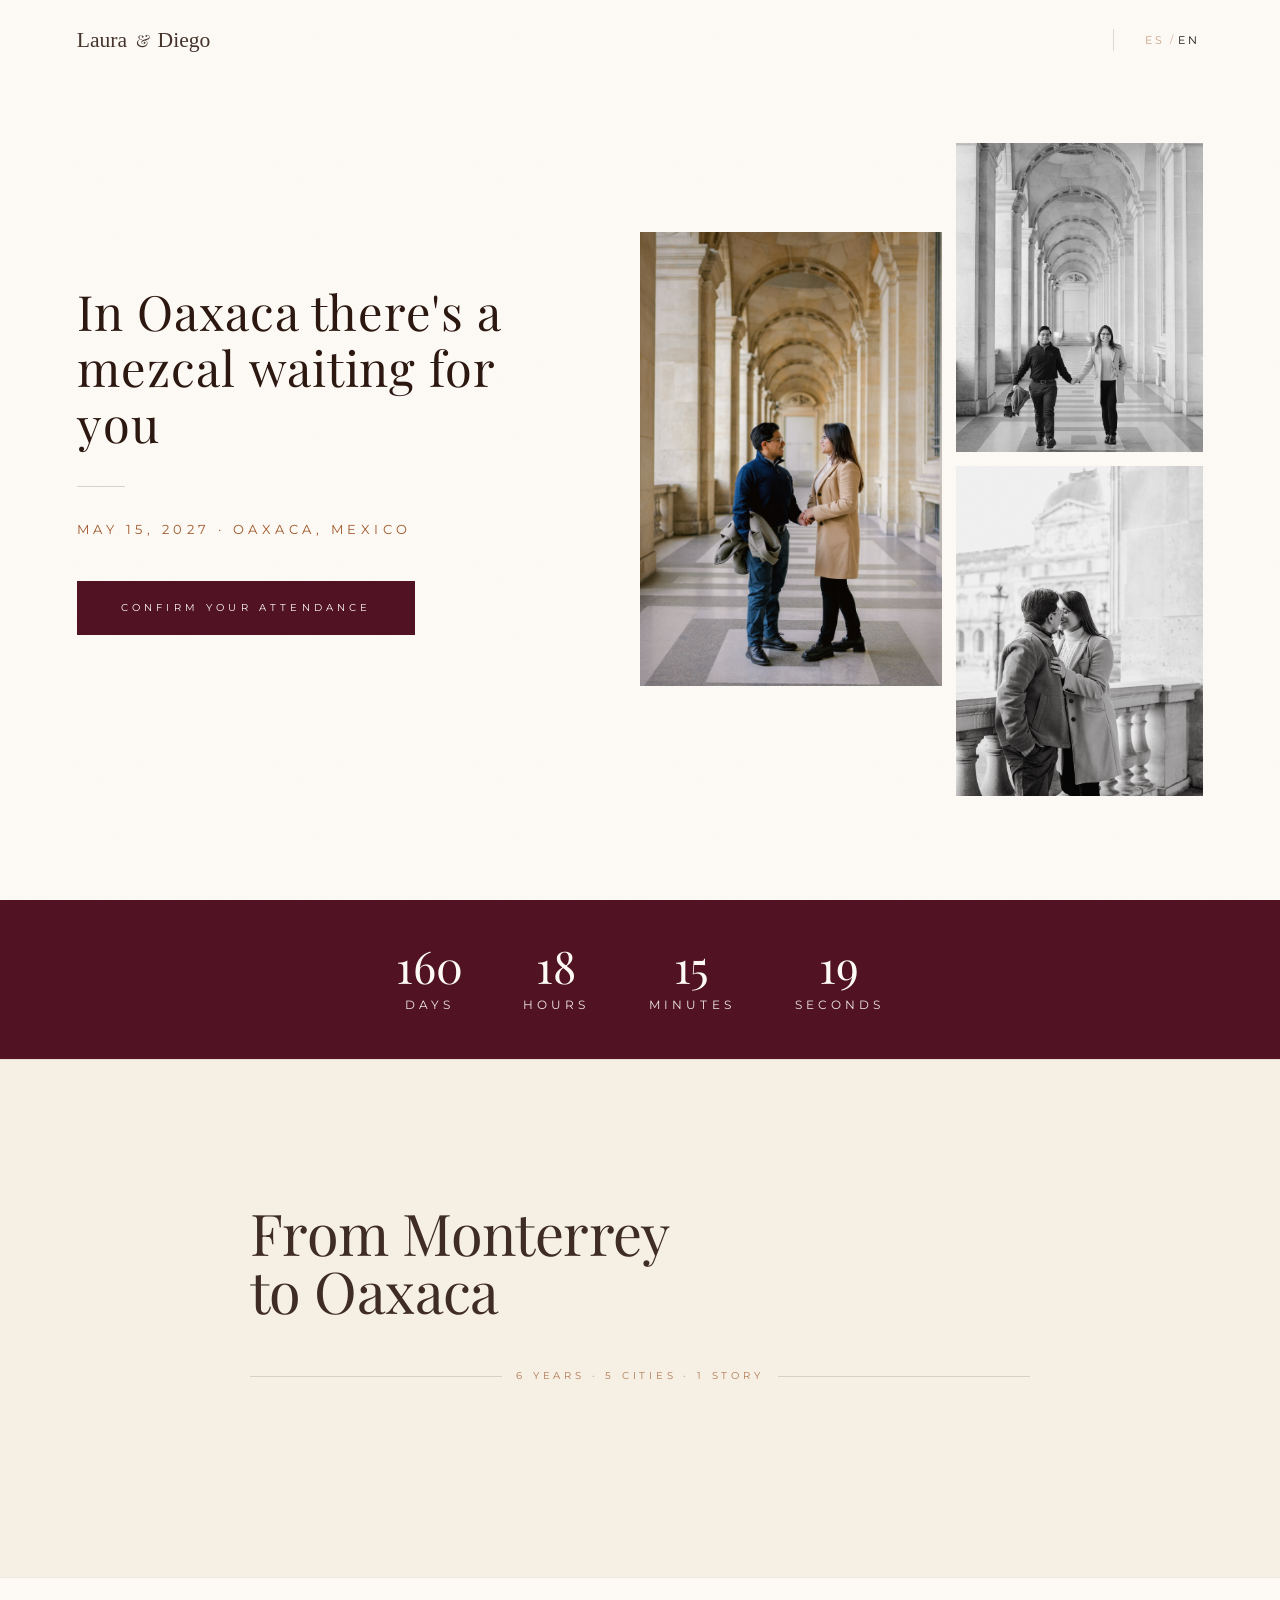
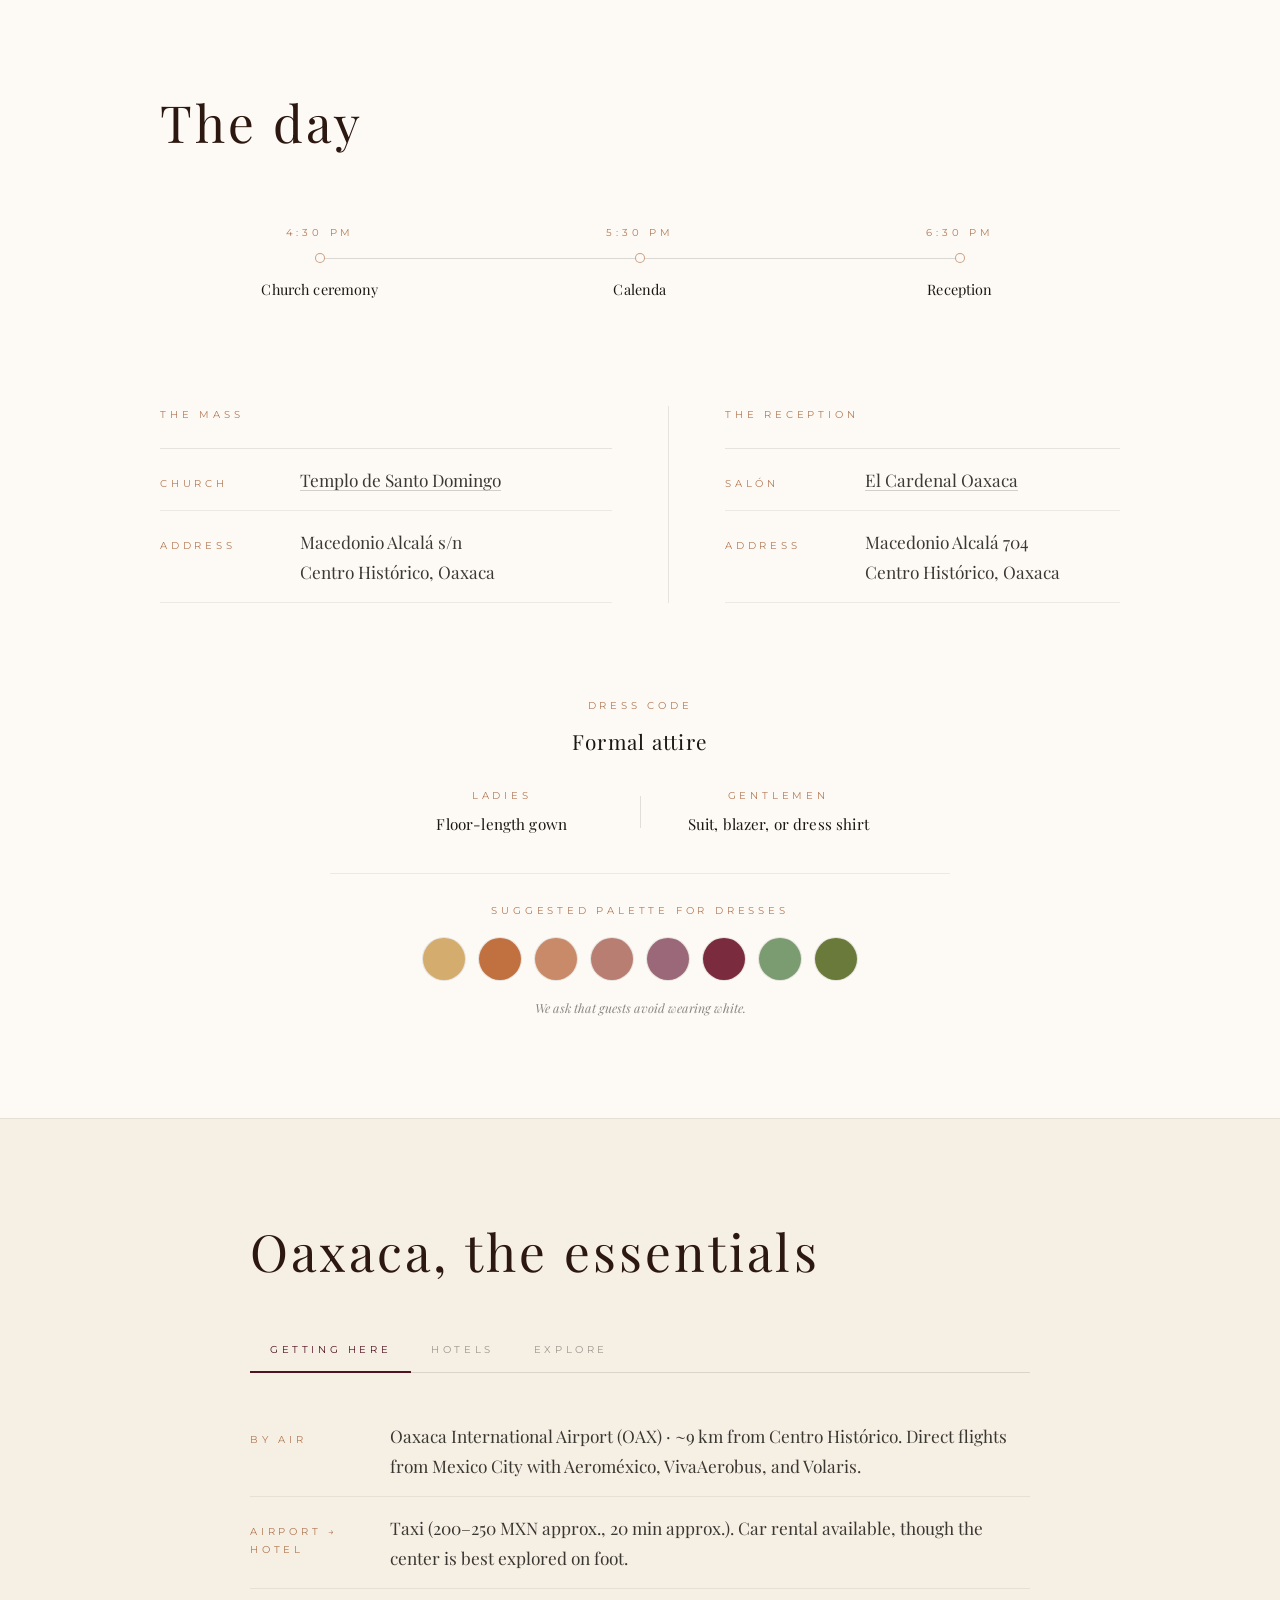
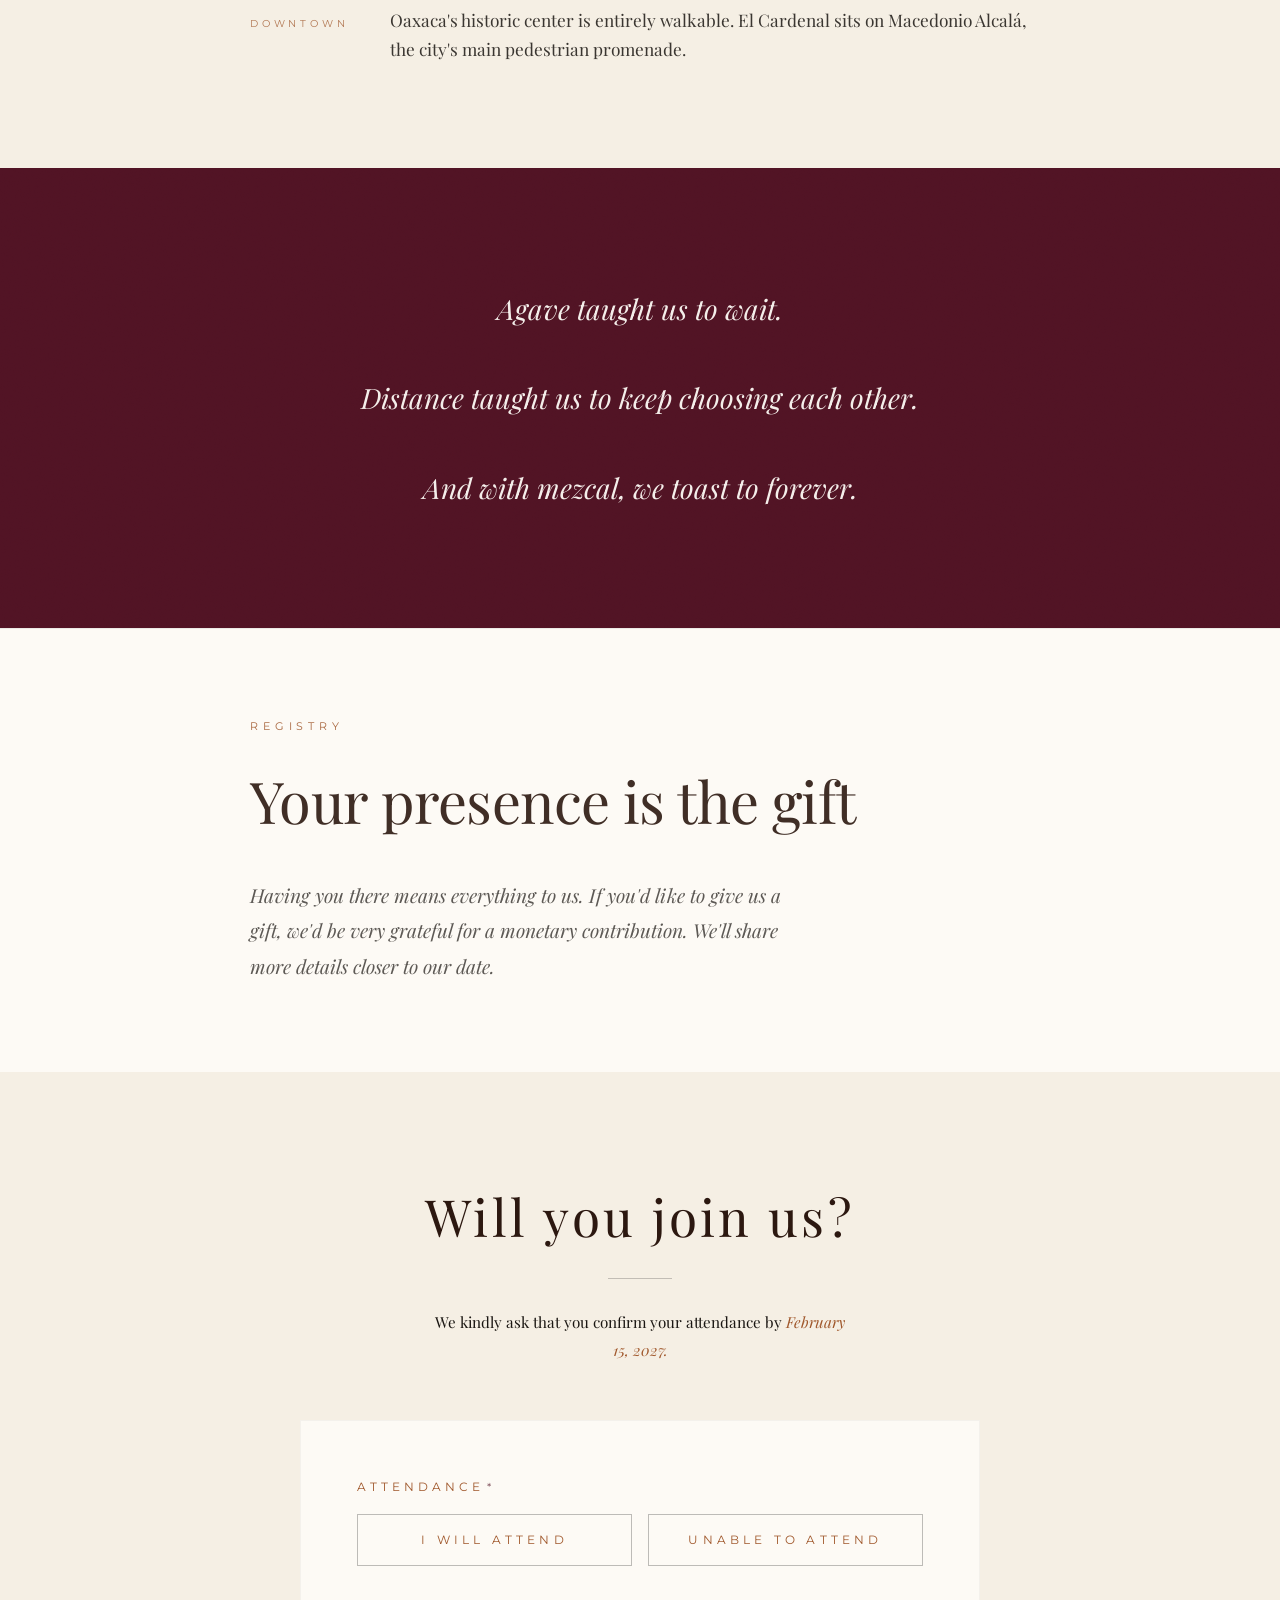
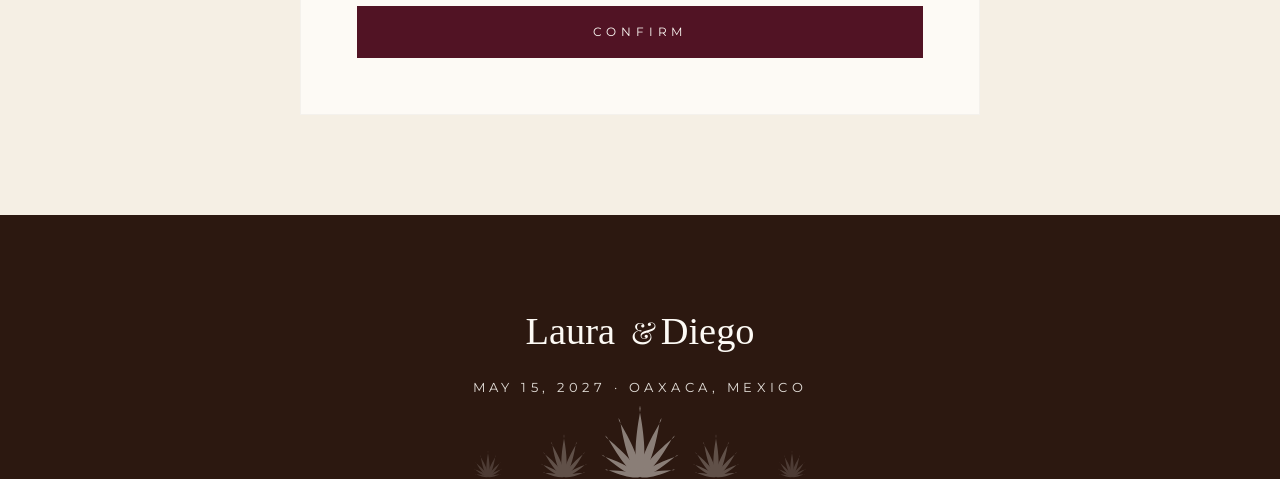
==== index.html @ 31cbeac0 "add cache" ====
<!DOCTYPE html>
<html lang="es">

<head>
  <meta charset="UTF-8" />
  <meta name="viewport" content="width=device-width, initial-scale=1.0" />
  <title>Laura &amp; Diego — 15 de mayo de 2027</title>
  <meta name="description" content="Acompáñanos a celebrar nuestra boda el 15 de mayo de 2027 en Oaxaca, México." />

  <!-- Open Graph / WhatsApp / Social -->
  <meta property="og:type" content="website" />
  <meta property="og:url" content="https://dajvisha.github.io" />
  <meta property="og:title" content="Laura &amp; Diego — 15 de Mayo, 2027 · Oaxaca" />
  <meta property="og:description" content="Acompáñanos a celebrar nuestra boda el 15 de mayo de 2027 en Oaxaca, México." />
  <meta property="og:image" content="https://dajvisha.github.io/photos/photo_1.jpeg" />
  <meta property="og:image:width" content="1200" />
  <meta property="og:image:height" content="630" />
  <meta property="og:locale" content="es_MX" />
  <meta name="twitter:card" content="summary_large_image" />
  <meta name="twitter:title" content="Laura &amp; Diego — 15 de Mayo, 2027 · Oaxaca" />
  <meta name="twitter:description" content="Acompáñanos a celebrar nuestra boda el 15 de mayo de 2027 en Oaxaca, México." />
  <meta name="twitter:image" content="https://dajvisha.github.io/photos/photo_1.jpeg" />

  <!-- Favicon -->
  <link rel="icon" type="image/svg+xml" href="favicon.svg" />
  <link rel="apple-touch-icon" href="apple-touch-icon.svg" />

  <!-- Font preload -->
  <link rel="preload" href="fonts/PlayfairDisplay-Regular.ttf" as="font" type="font/truetype" crossorigin />
  <link rel="stylesheet" href="css/shared.css?v=2" />
  <link rel="stylesheet" href="css/index.css?v=3" />
</head>

<body>

  <a href="#inicio" class="skip-link" data-i18n="skip-link">Saltar al contenido principal</a>

  <!-- PRELOADER -->
  <div class="preloader" id="preloader">
    <div class="preloader-inner">
      <div class="preloader-monogram"><span class="names-lockup"><span class="names-script">Laura</span><span class="names-ampersand">&amp;</span><span class="names-script">Diego</span></span></div>
      <div class="preloader-date" data-i18n="preloader-date">MAYO 15, 2027 &middot; OAXACA</div>
    </div>
  </div>

  <div class="page-content" id="pageContent">

    <!-- NAVIGATION -->
    <nav class="nav" id="nav">
      <a href="#inicio" class="nav-logo"><span class="names-lockup"><span class="names-script">Laura</span><span class="names-ampersand">&amp;</span><span class="names-script">Diego</span></span></a>
      <!-- Language toggle -->
      <div class="lang-toggle" id="langToggle" aria-label="Idioma / Language">
        <button class="lang-opt" data-lang="es" aria-pressed="false">ES</button>
        <span class="lang-sep">/</span>
        <button class="lang-opt" data-lang="en" aria-pressed="false">EN</button>
      </div>
    </nav>

    <!-- HERO -->
    <section class="hero" id="inicio" tabindex="-1">

      <!-- Left column: text -->
      <div class="hero-text">
        <h1 class="hero-enter" data-i18n="hero-h1">En Oaxaca hay un mezcal <em>esperándote.</em></h1>
        <div class="hero-divider hero-enter"></div>
        <p class="hero-info hero-enter" data-i18n="hero-info">MAYO 15, 2027 &middot; OAXACA</p>
        <a href="#confirmacion" class="hero-cta hero-enter" data-i18n="hero-cta">Confirmar Asistencia</a>
      </div>

      <!-- Right column: Photos — photo 1 centered left, photos 2+3 stacked right -->
      <div class="hero-images">
        <div class="hero-photo">
          <img src="photos/photo_1.jpeg" alt="Laura y Diego en Paris" data-i18n-alt="photo-1-alt" />
        </div>
        <div class="hero-photo">
          <img src="photos/photo_2.jpeg" alt="Laura y Diego en un cafe parisino" data-i18n-alt="photo-2-alt" />
        </div>
        <div class="hero-photo">
          <img src="photos/photo_3.jpeg" alt="Retrato intimo en blanco y negro" data-i18n-alt="photo-3-alt" />
        </div>
      </div>

    </section>

    <!-- Countdown bar -->
    <div class="countdown-bar">
      <div class="countdown" aria-live="polite" aria-label="Cuenta regresiva para la boda" data-i18n-aria="cd-aria">
        <div class="countdown-unit">
          <div class="countdown-value" id="cd-days">---</div>
          <div class="countdown-label" data-i18n="cd-days-label">Días</div>
        </div>
        <div class="countdown-unit">
          <div class="countdown-value" id="cd-hours">--</div>
          <div class="countdown-label" data-i18n="cd-hours-label">Horas</div>
        </div>
        <div class="countdown-unit hide-mobile">
          <div class="countdown-value" id="cd-mins">--</div>
          <div class="countdown-label" data-i18n="cd-mins-label">Minutos</div>
        </div>
        <div class="countdown-unit hide-mobile">
          <div class="countdown-value" id="cd-secs">--</div>
          <div class="countdown-label" data-i18n="cd-secs-label">Segundos</div>
        </div>
      </div>
    </div>

    <!-- STORY -->
    <section class="story" id="historia">
      <div class="story-inner">

        <h2 class="story-headline" data-i18n="story-headline">De Monterrey<br>a <em>Oaxaca</em></h2>

        <div class="story-connector">
          <span class="story-connector-line"></span>
          <span class="story-connector-text" data-i18n="story-connector-text">6 años · 5 ciudades · 1 historia</span>
          <span class="story-connector-line"></span>
        </div>

      </div><!-- /story-inner -->
    </section>

    <!-- VENUE -->
    <section class="venue" id="lugar">
      <div class="venue-inner">

        <h2 class="heading-serif venue-section-heading" data-i18n="venue-section-heading">El <em>día</em></h2>

        <!-- Programa: horizontal on desktop, vertical on mobile -->
        <div class="prog-timeline">
          <div class="prog-item">
            <span class="prog-time" data-i18n="sched-ceremony-time-short">4:30 PM</span>
            <span class="prog-dot"></span>
            <div class="prog-text">
              <span class="prog-name" data-i18n="sched-ceremony-name">Ceremonia religiosa</span>
              <a class="prog-note prog-venue" href="https://maps.google.com/?q=Templo+de+Santo+Domingo+de+Guzm%C3%A1n+Oaxaca" target="_blank" rel="noopener noreferrer" data-i18n="sched-ceremony-venue">Templo de Santo Domingo</a>
            </div>
          </div>
          <div class="prog-item">
            <span class="prog-time" data-i18n="sched-calenda-time">5:30 PM</span>
            <span class="prog-dot"></span>
            <div class="prog-text">
              <span class="prog-name" data-i18n="sched-calenda-name">Calenda</span>
              <a class="prog-note prog-venue" href="https://maps.google.com/?q=Explanada+Templo+Santo+Domingo+Oaxaca" target="_blank" rel="noopener noreferrer" data-i18n="sched-calenda-venue">Explanada de Templo de Santo Domingo</a>
            </div>
          </div>
          <div class="prog-item">
            <span class="prog-time" data-i18n="sched-reception-time-short">6:30 PM</span>
            <span class="prog-dot"></span>
            <div class="prog-text">
              <span class="prog-name" data-i18n="sched-reception-name">Recepción</span>
              <a class="prog-note prog-venue" href="https://maps.google.com/?q=El+Cardenal+Oaxaca,+Calle+Macedonio+Alcal%C3%A1+407,+Centro,+Oaxaca+de+Ju%C3%A1rez" target="_blank" rel="noopener noreferrer" data-i18n="sched-reception-venue">El Cardenal Oaxaca</a>
            </div>
          </div>
        </div>

        <!-- Venues: La Misa + La Recepción side by side -->
        <div class="venue-cols">

          <div class="venue-col">
            <span class="venue-col-label" data-i18n="misa-col-label">La Misa</span>
            <div class="venue-rows">
              <div class="venue-row">
                <span class="venue-row-key" data-i18n="misa-space-label">Templo</span>
                <a class="venue-row-val venue-name-link" href="https://maps.google.com/?q=Templo+de+Santo+Domingo+de+Guzm%C3%A1n+Oaxaca" target="_blank" rel="noopener noreferrer" data-i18n="misa-name">Templo de Santo Domingo</a>
              </div>
              <div class="venue-row">
                <span class="venue-row-key" data-i18n="venue-address-label">Dirección</span>
                <span class="venue-row-val">Macedonio Alcalá s/n<br>Centro Histórico, Oaxaca</span>
              </div>
            </div>
          </div>

          <div class="venue-col">
            <span class="venue-col-label" data-i18n="venue-col-label">La Recepción</span>
            <div class="venue-rows">
              <div class="venue-row">
                <span class="venue-row-key" data-i18n="venue-space-label">Salón</span>
                <a class="venue-row-val venue-name-link" href="https://maps.google.com/?q=El+Cardenal+Oaxaca,+Calle+Macedonio+Alcal%C3%A1+407,+Centro,+Oaxaca+de+Ju%C3%A1rez" target="_blank" rel="noopener noreferrer" data-i18n="venue-name">El Cardenal Oaxaca</a>
              </div>
              <div class="venue-row">
                <span class="venue-row-key" data-i18n="venue-address-label">Dirección</span>
                <span class="venue-row-val">Macedonio Alcalá 704<br>Centro Histórico, Oaxaca</span>
              </div>
            </div>
          </div>

        </div>

        <!-- Dress code — standalone below the grid -->
        <div class="venue-attire">
          <span class="venue-attire-label" data-i18n="attire-label">Vestimenta</span>
          <span class="venue-attire-val" data-i18n="attire-val">Formal elegante</span>

          <div class="venue-attire-details">
            <div class="venue-attire-group">
              <span class="venue-attire-group-key" data-i18n="attire-women-label">Ellas</span>
              <span class="venue-attire-group-desc" data-i18n="attire-women-desc">Vestido largo</span>
            </div>
            <div class="venue-attire-divider"></div>
            <div class="venue-attire-group">
              <span class="venue-attire-group-key" data-i18n="attire-men-label">Ellos</span>
              <span class="venue-attire-group-desc" data-i18n="attire-men-desc">Traje, saco o camisa de vestir</span>
            </div>
          </div>

          <div class="venue-attire-palette">
            <span class="venue-attire-palette-label" data-i18n="attire-palette-label">Paleta sugerida para vestidos</span>
            <div class="venue-attire-swatches">
              <div class="venue-attire-swatch"><span class="swatch-circle" style="background:#D4AC6E;"></span></div>
              <div class="venue-attire-swatch"><span class="swatch-circle" style="background:#C17040;"></span></div>
              <div class="venue-attire-swatch"><span class="swatch-circle" style="background:#C88A68;"></span></div>
              <div class="venue-attire-swatch"><span class="swatch-circle" style="background:#B87E72;"></span></div>
              <div class="venue-attire-swatch"><span class="swatch-circle" style="background:#9A6878;"></span></div>
              <div class="venue-attire-swatch"><span class="swatch-circle" style="background:#7A2B3D;"></span></div>
              <div class="venue-attire-swatch"><span class="swatch-circle" style="background:#7B9B71;"></span></div>
              <div class="venue-attire-swatch"><span class="swatch-circle" style="background:#6A7A3A;"></span></div>
            </div>
            <span class="venue-attire-note" data-i18n="attire-white-note">Con cariño, pedimos evitar el blanco.</span>
          </div>
        </div>

      </div>
    </section>

    <!-- OAXACA -->
    <section class="info-section info-section--cream2" id="oaxaca">
      <div class="info-inner">
        <h2 class="heading-serif" data-i18n="oaxaca-heading">Oaxaca, <em>lo esencial</em></h2>

        <!-- Tab bar (desktop only) -->
        <div class="tab-bar" role="tablist">
          <button class="tab-btn active" role="tab" aria-selected="true" data-tab="travel" data-i18n="tab-travel">Llegar</button>
          <button class="tab-btn" role="tab" aria-selected="false" data-tab="hotels" data-i18n="tab-hotels">Hospedarse</button>
          <button class="tab-btn" role="tab" aria-selected="false" data-tab="explore" data-i18n="tab-explore">Explorar</button>
        </div>

        <!-- Accordion item: Llegar -->
        <div class="oax-accordion" data-tab="travel">
          <button class="oax-acc-trigger" aria-expanded="false" data-i18n="tab-travel">Llegar</button>
          <div class="tab-panel" id="tab-panel-travel" role="tabpanel" hidden>
          <div class="venue-rows">
            <div class="venue-row">
              <span class="venue-row-key" data-i18n="travel-air-label">Vuelo</span>
              <span class="venue-row-val" data-i18n="travel-air-val">Aeropuerto Internacional de Oaxaca (OAX), a 9 km del Centro Histórico. Vuelos directos desde Ciudad de México con Aeroméxico, VivaAerobus y Volaris.</span>
            </div>
            <div class="venue-row">
              <span class="venue-row-key" data-i18n="travel-taxi-label">Del aeropuerto</span>
              <span class="venue-row-val" data-i18n="travel-taxi-val">Taxi (200–250 MXN aprox., 20 min aprox.). Renta de auto disponible, aunque el Centro se recorre mejor caminando.</span>
            </div>
            <div class="venue-row">
              <span class="venue-row-key" data-i18n="travel-local-label">En el Centro</span>
              <span class="venue-row-val" data-i18n="travel-local-val">El Centro Histórico de Oaxaca es completamente peatonal. El Cardenal se ubica en el andador Macedonio Alcalá.</span>
            </div>
          </div>
          </div>
        </div>

        <!-- Accordion item: Hospedarse -->
        <div class="oax-accordion" data-tab="hotels">
          <button class="oax-acc-trigger" aria-expanded="false" data-i18n="tab-hotels">Hospedarse</button>
          <div class="tab-panel" id="tab-panel-hotels" role="tabpanel" hidden>
            <p class="hotel-intro" data-i18n="hotels-intro">En Oaxaca encontrarán muchas opciones de alojamiento, desde Airbnbs hasta hoteles. Les compartimos algunas recomendaciones para que encuentren el lugar perfecto para su visita.</p>
            <div class="hotel-list">
            <div class="hotel-item">
              <a class="hotel-name" href="https://maps.app.goo.gl/5ugGUWCt5vnrgBZLA" target="_blank" rel="noopener noreferrer">Casa de Siete Balcones Hotel Boutique</a>
              <span class="hotel-meta" data-i18n="hotel-1-meta">Una propiedad de estilo colonial del siglo XVI con tradicionales balcones de hierro forjado, situada cerca del centro histórico.</span>
            </div>
            <div class="hotel-item">
              <a class="hotel-name" href="https://maps.app.goo.gl/kxKyabHDmNu5Q1yi9" target="_blank" rel="noopener noreferrer">GRANA B&amp;B</a>
              <span class="hotel-meta" data-i18n="hotel-2-meta">Un alojamiento íntimo con un patio central tradicional, ubicado muy cerca del centro cultural y del distrito histórico.</span>
            </div>
            <div class="hotel-item">
              <a class="hotel-name" href="https://maps.app.goo.gl/RHiQ3biYV8ffGAZ3A" target="_blank" rel="noopener noreferrer">Hotel Casa Vértiz</a>
              <span class="hotel-meta" data-i18n="hotel-3-meta">Un edificio patrimonial clásico ubicado sobre la Avenida Reforma en el corazón del distrito histórico.</span>
            </div>
            <div class="hotel-item">
              <a class="hotel-name" href="https://maps.app.goo.gl/5HcTYxa1MjCxhU8W8" target="_blank" rel="noopener noreferrer">Majagua Hotel Boutique</a>
              <span class="hotel-meta" data-i18n="hotel-4-meta">Una propiedad boutique de diseño ubicada en un edificio tradicional situado cerca de los monumentos históricos.</span>
            </div>
            <div class="hotel-item">
              <a class="hotel-name" href="https://maps.app.goo.gl/ZAsJB7HQW1yoMHgQ7" target="_blank" rel="noopener noreferrer">Casa Antonieta</a>
              <span class="hotel-meta" data-i18n="hotel-5-meta">Un edificio restaurado del siglo XIX con arquitectura tradicional situado justo en el centro histórico.</span>
            </div>
            <div class="hotel-item">
              <a class="hotel-name" href="https://maps.app.goo.gl/MBqnXHXzV8A8HHtN8" target="_blank" rel="noopener noreferrer">Hotel PUG SEAL Oaxaca</a>
              <span class="hotel-meta" data-i18n="hotel-6-meta">Una propiedad de diseño conceptual ubicada en una estructura de estilo histórico cerca de los principales sitios culturales.</span>
            </div>
            <div class="hotel-item">
              <a class="hotel-name" href="https://maps.app.goo.gl/19hyvqzmWUHxDUuP8" target="_blank" rel="noopener noreferrer">Casa Oaxaca Hotel</a>
              <span class="hotel-meta" data-i18n="hotel-7-meta">Una propiedad íntima ubicada en un edificio de la época colonial situado a pocos pasos de la plaza principal.</span>
            </div>
            <div class="hotel-item">
              <a class="hotel-name" href="https://maps.app.goo.gl/fAUp9QvJDEoFhUZdA" target="_blank" rel="noopener noreferrer">Quinta Real Oaxaca</a>
              <span class="hotel-meta" data-i18n="hotel-8-meta">Una propiedad situada dentro de un antiguo convento del siglo XVI que cuenta con patios de piedra conservados y arquitectura colonial clásica cerca de Santo Domingo.</span>
            </div>
          </div>
          </div>
        </div>

        <!-- Accordion item: Explorar -->
        <div class="oax-accordion" data-tab="explore">
          <button class="oax-acc-trigger" aria-expanded="false" data-i18n="tab-explore">Explorar</button>
          <div class="tab-panel" id="tab-panel-explore" role="tabpanel" hidden>
          <div class="explore-grid">
            <div class="explore-category">
              <span class="story-sub-label" data-i18n="explore-culture-label">Cultura e Historia</span>
              <ul class="explore-list">
                <li class="explore-item"><a class="explore-item-name" href="https://maps.google.com/?q=Monte+Alban+Oaxaca" target="_blank" rel="noopener noreferrer">Monte Albán</a><span class="explore-item-note" data-i18n="explore-monteAlban-note">Sitio arqueológico zapoteca · ~15 min en auto</span></li>
                <li class="explore-item"><a class="explore-item-name" href="https://maps.app.goo.gl/uveS79cppmsuZKzX7" target="_blank" rel="noopener noreferrer">Ex-Convento de Santo Domingo</a><span class="explore-item-note" data-i18n="explore-santoDomingo-note">Museo de las Culturas de Oaxaca · a dos cuadras</span></li>
                <li class="explore-item"><a class="explore-item-name" href="https://maps.google.com/?q=MACO+Museo+de+Arte+Contemporaneo+de+Oaxaca" target="_blank" rel="noopener noreferrer">MACO</a><span class="explore-item-note" data-i18n="explore-maco-note">Museo de Arte Contemporáneo de Oaxaca</span></li>
              </ul>
            </div>
            <div class="explore-category">
              <span class="story-sub-label" data-i18n="explore-nature-label">Naturaleza</span>
              <ul class="explore-list">
                <li class="explore-item"><a class="explore-item-name" href="https://maps.google.com/?q=Hierve+el+Agua+Oaxaca" target="_blank" rel="noopener noreferrer">Hierve el Agua</a><span class="explore-item-note" data-i18n="explore-hierve-note">Cascadas petrificadas · excursión de día ~70 km</span></li>
                <li class="explore-item"><a class="explore-item-name" href="https://maps.app.goo.gl/duC3hgXXsJStjitp7" target="_blank" rel="noopener noreferrer">El Tule</a><span class="explore-item-note" data-i18n="explore-tule-note">El árbol más ancho del mundo · 13 km al este</span></li>
              </ul>
            </div>
            <div class="explore-category">
              <span class="story-sub-label" data-i18n="explore-traditional-label">Tradicional y Ancestral</span>
              <ul class="explore-list">
                <li class="explore-item"><a class="explore-item-name" href="https://maps.google.com/?q=Pasillo+del+Humo+Oaxaca" target="_blank" rel="noopener noreferrer">Pasillo del Humo</a><span class="explore-item-note" data-i18n="explore-pasillo-note">Carnes al carbón servidas con tortillas frescas y queso local.</span></li>
                <li class="explore-item"><a class="explore-item-name" href="https://maps.app.goo.gl/eNrfm2pHvvKN8XQo7" target="_blank" rel="noopener noreferrer">Las Quince Letras</a><span class="explore-item-note" data-i18n="explore-quince-note">Recetas regionales tradicionales y moles de herencia.</span></li>
              </ul>
            </div>
            <div class="explore-category">
              <span class="story-sub-label" data-i18n="explore-contemporary-label">Cocina de Autor y Contemporánea</span>
              <ul class="explore-list">
                <li class="explore-item"><a class="explore-item-name" href="https://maps.app.goo.gl/u54kFKmLT3qcHBD87" target="_blank" rel="noopener noreferrer">Criollo</a><span class="explore-item-note" data-i18n="explore-criollo-note">Cocina a las brasas que enaltece ingredientes nativos con técnicas modernas.</span></li>
                <li class="explore-item"><a class="explore-item-name" href="https://maps.google.com/?q=Los+Danzantes+Macedonio+Alcala+403+Oaxaca" target="_blank" rel="noopener noreferrer">Los Danzantes</a><span class="explore-item-note" data-i18n="explore-danzantes-note">Cocina contemporánea que fusiona sabores tradicionales con ejecución moderna.</span></li>
                <li class="explore-item"><a class="explore-item-name" href="https://maps.app.goo.gl/3bfaVymjdxaWUdha6" target="_blank" rel="noopener noreferrer">Casa Oaxaca El Restaurante</a><span class="explore-item-note" data-i18n="explore-casaoaxaca-note">Platillos contemporáneos sofisticados con moles complejos e ingredientes de mercado.</span></li>
              </ul>
            </div>
            <div class="explore-category">
              <span class="story-sub-label" data-i18n="explore-beverages-label">Bebidas, Café y Panadería</span>
              <ul class="explore-list">
                <li class="explore-item"><a class="explore-item-name" href="https://maps.google.com/?q=Casa+Convite+Oaxaca" target="_blank" rel="noopener noreferrer">Casa Convite</a><span class="explore-item-note" data-i18n="explore-convite-note">Mezcal artesanal maridado con bocados tradicionales.</span></li>
                <li class="explore-item"><a class="explore-item-name" href="https://maps.app.goo.gl/DoTqwpHZ9cGHr8ea8" target="_blank" rel="noopener noreferrer">Sagrado Filemón</a><span class="explore-item-note" data-i18n="explore-filemon-note">Pan artesanal, repostería y café de especialidad.</span></li>
                <li class="explore-item"><a class="explore-item-name" href="https://maps.app.goo.gl/bzcC3jSLHULLjGz2A" target="_blank" rel="noopener noreferrer">La Atolería</a><span class="explore-item-note" data-i18n="explore-atoleria-note">Bebidas ancestrales de maíz y cacao y atoles de herencia.</span></li>
                <li class="explore-item"><a class="explore-item-name" href="https://maps.app.goo.gl/HxiotSEuBtYRawkZ8" target="_blank" rel="noopener noreferrer">Bodaega</a><span class="explore-item-note" data-i18n="explore-bodaega-note">Panes sostenibles de masa madre y repostería artesanal de trigo.</span></li>
              </ul>
            </div>
          </div>
          </div>
        </div>

      </div>
    </section>

    <!-- PHRASE -->
    <section class="phrase-section">
      <span class="phrase-section-line" data-i18n="phrase-1">Con el agave entendimos la espera de la tierra.</span>
      <span class="phrase-section-line" data-i18n="phrase-2">Con la distancia entendimos la fuerza de elegirnos.</span>
      <span class="phrase-section-line" data-i18n="phrase-3">Con el mezcal celebramos la eternidad.</span>
    </section>

    <!-- MESA DE REGALOS -->
    <section class="info-section info-section--cream" id="regalos">
      <div class="info-inner">
        <span class="story-label" data-i18n="registry-label">Mesa de regalos</span>
        <h2 class="story-headline" data-i18n="registry-heading">Tu presencia es <em>el regalo</em></h2>
        <p class="registry-note" data-i18n="registry-body">Que estés con nosotros es todo lo que pedimos. Si deseas hacernos un obsequio, estamos preparando una mesa de regalos que compartiremos pronto.</p>
      </div>
    </section>

    <!-- RSVP -->
    <section class="section section-alt-2" id="confirmacion">
      <div class="container-sm">

        <div class="text-center rsvp-header">
          <h2 class="heading-serif" data-i18n="rsvp-heading">¿Nos acompañas?</h2>
          <div class="divider"></div>
          <p class="body-text rsvp-body-intro" data-i18n="rsvp-body">
            Confirma tu asistencia antes del <em style="font-style: italic; color: var(--sienna);">15 de febrero de 2027.</em>
          </p>
        </div>

        <div class="rsvp-form">

          <fieldset class="form-group attend-group">
            <legend class="label label--required" data-i18n="rsvp-attend-legend">Asistencia</legend>
            <div class="attend-btns">
              <button type="button" class="attend-btn" data-attend="yes" data-i18n="rsvp-attend-yes">Sí, asistiré</button>
              <button type="button" class="attend-btn" data-attend="no" data-i18n="rsvp-attend-no">No podré asistir</button>
            </div>
            <p class="field-error" id="rsvp-attend-error" role="alert"></p>
          </fieldset>

          <div class="form-group extra-fields" id="guest-picker" hidden>
            <label class="label label--required">Invitados</label>
            <p class="field-error" id="rsvp-guest-error" role="alert"></p>
            <div class="guest-checklist" id="guest-list" role="group" aria-label="Invitados"></div>
            <div class="additional-guest-fields" id="additional-guest-fields" hidden></div>
          </div>

          <input type="hidden" id="rsvp-id" name="id" />

          <div class="form-group extra-fields" id="extra-dietary">
            <label class="label" for="rsvp-dietary" data-i18n="rsvp-dietary-label">Restricciones o preferencias alimentarias</label>
            <input class="form-input" type="text" id="rsvp-dietary" name="dietary"
              placeholder="Vegetariano, sin gluten…" data-i18n-placeholder="rsvp-dietary-placeholder" />
          </div>

          <!-- Honeypot — must stay empty -->
          <input type="text" name="_honeypot" style="display:none" tabindex="-1" autocomplete="off" />

          <div class="rsvp-feedback" id="rsvp-feedback" hidden>
            <p class="rsvp-feedback-msg" id="rsvp-feedback-msg"></p>
          </div>

          <button type="button" class="submit-btn" id="rsvp-submit" data-i18n="rsvp-submit">
            Enviar confirmación
          </button>

        </div>

        <div class="rsvp-success-card" id="rsvp-success-card" hidden>
          <div class="rsvp-success-icon" aria-hidden="true">
            <svg width="20" height="20" viewBox="0 0 20 20" fill="none"><path d="M4 10.5l4 4 8-8.5" stroke="currentColor" stroke-width="1.5" stroke-linecap="round" stroke-linejoin="round"/></svg>
          </div>
          <p class="rsvp-success-card__title" id="rsvp-success-title"></p>
          <p class="rsvp-success-card__body" id="rsvp-success-body"></p>
        </div>

      </div>
    </section>

    <!-- FOOTER -->
    <footer class="footer">
      <svg class="agave-svg agave-field" viewBox="0 0 1440 300" preserveAspectRatio="xMidYMax meet"
        xmlns="http://www.w3.org/2000/svg" aria-hidden="true">
        <defs>
          <g id="agv" fill="currentColor">
            <path d="M0,0 C-18,-30,-14,-100,0,-175 C14,-100,18,-30,0,0Z M0,-175 L-1.5,-186 L0,-194 L1.5,-186Z" />
            <g transform="rotate(20) scale(.88)"><path d="M0,0 C-18,-30,-14,-100,0,-175 C14,-100,18,-30,0,0Z M0,-175 L-1.5,-186 L0,-194 L1.5,-186Z" /></g>
            <g transform="rotate(-20) scale(.88)"><path d="M0,0 C-18,-30,-14,-100,0,-175 C14,-100,18,-30,0,0Z M0,-175 L-1.5,-186 L0,-194 L1.5,-186Z" /></g>
            <g transform="rotate(40) scale(.76)"><path d="M0,0 C-18,-30,-14,-100,0,-175 C14,-100,18,-30,0,0Z M0,-175 L-1.5,-186 L0,-194 L1.5,-186Z" /></g>
            <g transform="rotate(-40) scale(.76)"><path d="M0,0 C-18,-30,-14,-100,0,-175 C14,-100,18,-30,0,0Z M0,-175 L-1.5,-186 L0,-194 L1.5,-186Z" /></g>
            <g transform="rotate(60) scale(.62)"><path d="M0,0 C-18,-30,-14,-100,0,-175 C14,-100,18,-30,0,0Z M0,-175 L-1.5,-186 L0,-194 L1.5,-186Z" /></g>
            <g transform="rotate(-60) scale(.62)"><path d="M0,0 C-18,-30,-14,-100,0,-175 C14,-100,18,-30,0,0Z M0,-175 L-1.5,-186 L0,-194 L1.5,-186Z" /></g>
            <g transform="rotate(78) scale(.5)"><path d="M0,0 C-18,-30,-14,-100,0,-175 C14,-100,18,-30,0,0Z M0,-175 L-1.5,-186 L0,-194 L1.5,-186Z" /></g>
            <g transform="rotate(-78) scale(.5)"><path d="M0,0 C-18,-30,-14,-100,0,-175 C14,-100,18,-30,0,0Z M0,-175 L-1.5,-186 L0,-194 L1.5,-186Z" /></g>
          </g>
        </defs>
        <g transform="translate(340,295) scale(0.34)"><use href="#agv" opacity="0.35" /></g>
        <g transform="translate(530,295) scale(0.55)"><use href="#agv" opacity="0.55" /></g>
        <g transform="translate(720,295) scale(0.92)"><use href="#agv" opacity="1.00" /></g>
        <g transform="translate(910,295) scale(0.55)"><use href="#agv" opacity="0.55" /></g>
        <g transform="translate(1100,295) scale(0.34)"><use href="#agv" opacity="0.35" /></g>
      </svg>
      <h2><span class="names-lockup"><span class="names-script">Laura</span><span class="names-ampersand">&amp;</span><span class="names-script">Diego</span></span></h2>
      <p class="sub" data-i18n="footer-sub">MAYO 15, 2027 &middot; OAXACA</p>
    </footer>

  </div><!-- /page-content -->

  <script src="js/index.js?v=5"></script>
</body>

</html>
---- css/shared.css ----
/* Ensure [hidden] always wins over explicit display rules */
[hidden] { display: none !important; }

/* ── Local Fonts ── */
    @font-face {
      font-family: 'Playfair Display';
      src: url('../fonts/PlayfairDisplay-Regular.ttf') format('truetype');
      font-weight: 400;
      font-style: normal;
      font-display: swap;
    }

    @font-face {
      font-family: 'Playfair Display';
      src: local('Playfair Display Italic'),
           url('../fonts/PlayfairDisplay-Italic.ttf') format('truetype');
      font-weight: 400;
      font-style: italic;
      font-display: swap;
    }

@font-face {
      font-family: 'Montserrat';
      src: url('../fonts/Montserrat-Light.ttf') format('truetype');
      font-weight: 300;
      font-style: normal;
      font-display: swap;
    }

    @font-face {
      font-family: 'Montserrat';
      src: url('../fonts/Montserrat-Regular.ttf') format('truetype');
      font-weight: 400;
      font-style: normal;
      font-display: swap;
    }

    @font-face {
      font-family: 'Montserrat';
      src: url('../fonts/Montserrat-Medium.ttf') format('truetype');
      font-weight: 500;
      font-style: normal;
      font-display: swap;
    }
---- css/index.css ----
/* -- Page fade-in -- */
    .page-content {
      opacity: 0;
      transition: opacity 0.6s ease;
    }

    .page-content.visible {
      opacity: 1;
    }

    html.loading {
      overflow: hidden;
    }

    /* Preloader -- fast 2s total */
    .preloader {
      position: fixed;
      inset: 0;
      z-index: 9999;
      background: var(--cream);
      display: flex;
      align-items: center;
      justify-content: center;
      transition: transform 0.8s cubic-bezier(0.76, 0, 0.24, 1);
    }

    .preloader.done {
      transform: translateY(-100%);
      pointer-events: none;
    }

    .preloader-inner {
      text-align: center;
      opacity: 0;
      transform: translateY(12px);
      animation: preloaderIn 0.8s cubic-bezier(0.22, 1, 0.36, 1) 0.2s forwards;
    }

    @keyframes preloaderIn {
      to {
        opacity: 1;
        transform: translateY(0);
      }
    }

    .preloader-monogram {
      font-family: var(--font-display);
      font-size: clamp(1.4rem, 5vw, 2.4rem);
      font-weight: 300;
      letter-spacing: 0.12em;
      text-transform: uppercase;
      color: var(--chocolate);
      opacity: 0.88;
      line-height: 1;
    }


    .preloader-date {
      font-family: var(--font-sans);
      font-size: 0.72rem;
      font-weight: 400;
      letter-spacing: 0.35em;
      text-transform: uppercase;
      color: var(--sienna);
      opacity: 0.88;
      margin-top: 20px;
    }

    /* Hero entrance animations */
    .hero-enter {
      opacity: 0;
      transform: translateY(20px);
      transition: opacity 0.6s cubic-bezier(0.22, 1, 0.36, 1), transform 0.6s cubic-bezier(0.22, 1, 0.36, 1);
    }

    .hero-enter.visible {
      opacity: 1;
      transform: translateY(0);
    }

    .hero-divider {
      transition-delay: 0.05s;
    }

    .hero-info {
      transition-delay: 0.1s;
    }

    .hero-cta {
      transition-delay: 0.15s;
    }

    /* -- Reset & Base -- */
    *,
    *::before,
    *::after {
      margin: 0;
      padding: 0;
      box-sizing: border-box;
    }

    html {
      scroll-behavior: smooth;
      -webkit-font-smoothing: antialiased;
    }

    ::selection {
      background: color-mix(in srgb, var(--crimson) 18%, transparent);
    }

    :root {
      --cream: #FDFAF5;
      --cream2: #F5EFE4;

      --ink: #1A1612;
      --chocolate: #2C1810;
      --sienna: #A0582C;
      --crimson: #511324;
      --blush: #E8C4BC;
      --olive: #6B6440;
      --font-display: 'Playfair Display', Georgia, serif;
      --font-sans: 'Montserrat', Helvetica, Arial, sans-serif;
      --page-x: clamp(24px, 6vw, 80px);
    }

    .names-script {
      font-family: 'Snell Roundhand', 'Snell Roundhand Script', cursive;
      font-weight: 400;
      letter-spacing: 0;
      text-transform: none;
    }

    .names-lockup {
      display: inline-flex;
      align-items: baseline;
      gap: 0.24em;
    }

    .names-ampersand {
      font-family: inherit;
      font-size: 0.78em;
      transform: translateX(0.22em);
    }

    body {
      background: var(--cream);
      color: var(--ink);
      font-family: var(--font-display);
      line-height: 1.75;
    }

    img {
      display: block;
      max-width: 100%;
    }

    a {
      color: inherit;
      text-decoration: none;
    }

    /* ── Utility ── */
    .label {
      font-family: var(--font-sans);
      font-size: .72rem;
      font-weight: 400;
      letter-spacing: .35em;
      text-transform: uppercase;
      color: var(--sienna);
    }

    .body-text {
      font-family: var(--font-display);
      font-size: .95rem;
      font-weight: 400;
      line-height: 1.85;
      color: var(--ink);
    }

    .divider {
      width: 64px;
      height: 1px;
      background: rgba(42, 42, 42, .25);
      margin: 0 auto;
    }

    .section {
      padding: clamp(56px, 10vw, 100px) var(--page-x);
    }

    .section-alt {
      background: var(--cream);
    }

    .section-alt-2 {
      background: var(--cream2);
    }

    .container-sm {
      max-width: 680px;
      margin: 0 auto;
    }

    .text-center {
      text-align: center;
    }

    .heading-serif {
      font-family: var(--font-display);
      font-size: clamp(2rem, 5vw, 3.2rem);
      font-weight: 300;
      letter-spacing: .06em;
      color: var(--chocolate);
    }

    /* ── Skip Link ── */
    .skip-link {
      position: absolute;
      top: -100%;
      left: 16px;
      z-index: 10000;
      padding: 12px 24px;
      background: var(--crimson);
      color: var(--cream);
      font-family: var(--font-sans);
      font-size: .75rem;
      font-weight: 400;
      letter-spacing: .1em;
      text-decoration: none;
      text-transform: uppercase;
      transition: top .2s;
    }

    .skip-link:focus {
      top: 16px;
      outline: 2px solid var(--cream);
      outline-offset: 3px;
    }

    /* ── Focus Indicators ── */
    /* Skip-link target: suppress outline (not interactive) */
    [tabindex="-1"]:focus {
      outline: none;
    }

    a:focus-visible,
    button:focus-visible {
      outline: 2px solid var(--crimson);
      outline-offset: 3px;
      border-radius: 1px;
    }

    .hero-cta:focus-visible {
      outline: 2px solid var(--cream);
      outline-offset: 4px;
    }

    .form-input:focus-visible {
      outline: none;
      /* border-bottom handles focus state */
    }

    /* ── Scrollbar ── */
    ::-webkit-scrollbar {
      width: 5px;
    }

    ::-webkit-scrollbar-track {
      background: var(--cream);
    }

    ::-webkit-scrollbar-thumb {
      background: color-mix(in srgb, var(--crimson) 22%, transparent);
      border-radius: 8px;
    }

    /* ──────────────────────────────────────
       NAVIGATION
    ────────────────────────────────────── */
    .nav {
      position: fixed;
      top: 0;
      left: 0;
      right: 0;
      z-index: 100;
      display: flex;
      align-items: center;
      justify-content: space-between;
      padding: 28px var(--page-x);
      background: transparent;
      transition: background .45s, padding .45s, box-shadow .45s;
    }

    .nav.scrolled {
      background: rgba(232, 228, 222, .94);
      backdrop-filter: blur(12px);
      -webkit-backdrop-filter: blur(12px);
      padding: 16px var(--page-x);
      box-shadow: 0 1px 0 rgba(42, 42, 42, .06);
    }

    .nav-logo {
      font-family: var(--font-display);
      font-size: clamp(1rem, 2.4vw, 1.35rem);
      letter-spacing: 0.28em;
      text-transform: uppercase;
      color: var(--chocolate);
      opacity: 0.88;
      transition: color .4s, opacity .4s;
      line-height: 1;
    }


    /* Mobile: nav floats over full-bleed photo — use cream */
    .nav:not(.scrolled) .nav-logo {
      color: var(--cream);
    }

    .nav:not(.scrolled) .nav-links a {
      color: var(--cream);
    }

    .nav:not(.scrolled) .nav-links a:hover {
      color: color-mix(in srgb, var(--cream) 70%, transparent);
    }

    .nav:not(.scrolled) .nav-toggle span {
      background: var(--cream);
    }

    .nav-links {
      display: none;
      gap: 40px;
      list-style: none;
    }

    .nav-links a {
      font-family: var(--font-sans);
      font-size: .68rem;
      font-weight: 400;
      letter-spacing: .35em;
      text-transform: uppercase;
      color: var(--sienna);
      transition: color .3s;
    }

    .nav-links a:hover {
      color: var(--ink);
    }

    .nav.scrolled .nav-links a {
      color: var(--sienna);
    }

    .nav.scrolled .nav-links a:hover {
      color: var(--ink);
    }

    /* ── More dropdown (desktop, ?info mode) ── */
    .nav-more { position: relative; }

    .nav-more-btn {
      background: none;
      border: none;
      cursor: pointer;
      font-family: var(--font-sans);
      font-size: .68rem;
      font-weight: 400;
      letter-spacing: .35em;
      text-transform: uppercase;
      color: var(--sienna);
      padding: 0;
      transition: color .3s;
    }

    .nav-more-btn::after {
      content: ' ↓';
      font-size: .55rem;
      letter-spacing: 0;
      opacity: 0.6;
    }

    .nav.scrolled .nav-more-btn { color: var(--sienna); }
    .nav:not(.scrolled) .nav-more-btn { color: var(--cream); }

    @media (min-width: 901px) {
      .nav:not(.scrolled) .nav-more-btn { color: var(--sienna); }
    }

    .nav-more-btn:hover { color: var(--ink); }

    .nav-dropdown {
      display: none;
      position: absolute;
      top: calc(100% + 14px);
      right: 0;
      min-width: 180px;
      background: rgba(245,239,228,0.97);
      backdrop-filter: blur(12px);
      -webkit-backdrop-filter: blur(12px);
      border: 0.5px solid rgba(26,22,18,0.10);
      box-shadow: 0 8px 32px rgba(26,22,18,0.10);
      list-style: none;
      padding: 8px 0;
      z-index: 200;
    }

    .nav-more.open .nav-dropdown { display: block; }

    .nav-dropdown li a {
      display: block;
      padding: 10px 20px;
      font-family: var(--font-sans);
      font-size: .65rem;
      font-weight: 400;
      letter-spacing: .30em;
      text-transform: uppercase;
      color: var(--sienna);
      transition: color .2s, background .2s;
    }

    .nav-dropdown li a:hover {
      color: var(--ink);
      background: rgba(26,22,18,0.04);
    }

    .nav-toggle span {
      display: block;
      width: 24px;
      height: 1px;
      background: var(--ink);
      transition: transform .3s, opacity .3s, background .3s;
    }

    .nav-toggle.open span:nth-child(1) {
      transform: rotate(45deg) translate(2px, 4px);
    }

    .nav-toggle.open span:nth-child(2) {
      opacity: 0;
    }

    .nav-toggle.open span:nth-child(3) {
      transform: rotate(-45deg) translate(2px, -4px);
    }

    .mobile-menu {
      display: block;
      position: absolute;
      top: 100%;
      left: 0;
      right: 0;
      background: rgba(232, 228, 222, .97);
      backdrop-filter: blur(12px);
      -webkit-backdrop-filter: blur(12px);
      padding: 0;
      max-height: 0;
      overflow: hidden;
      transition: max-height .35s, padding .35s;
      border-bottom: 1px solid transparent;
    }

    .mobile-menu.open {
      max-height: 360px;
      padding: 24px;
      border-bottom: 1px solid rgba(42, 42, 42, .08);
    }

    .mobile-menu a {
      display: block;
      padding: 12px 0;
      font-family: var(--font-sans);
      font-size: .75rem;
      font-weight: 400;
      letter-spacing: .35em;
      text-transform: uppercase;
      color: var(--sienna);
    }

    @media (min-width: 769px) {
      .nav-links {
        display: flex;
        margin-left: auto;
      }

      .nav-toggle {
        display: none;
      }

      .mobile-menu {
        display: none;
      }

      /* Lang toggle sits right next to nav-links with a pipe separator */
      .lang-toggle {
        margin-left: 28px;
        padding-left: 28px;
        border-left: 0.5px solid rgba(26,22,18,0.14);
      }
      .lang-opt {
        letter-spacing: .35em;
        padding: 4px 5px;
      }
      .nav.scrolled .lang-toggle {
        border-left-color: rgba(26,22,18,0.14);
      }
    }

    /* ──────────────────────────────────────
       HERO
    ────────────────────────────────────── */
    .hero {
      min-height: auto;
      background: var(--cream);
      display: flex;
      align-items: center;
      justify-content: space-between;
      flex-direction: column;
      padding: 0;
      gap: 0;
      position: relative;
      overflow: hidden;
    }

    /* Subtle background grain */
    .hero::before {
      content: '';
      position: absolute;
      inset: 0;
      background-image: url("data:image/svg+xml,%3Csvg viewBox='0 0 256 256' xmlns='http://www.w3.org/2000/svg'%3E%3Cfilter id='noise'%3E%3CfeTurbulence type='fractalNoise' baseFrequency='0.9' numOctaves='4' stitchTiles='stitch'/%3E%3C/filter%3E%3Crect width='100%25' height='100%25' filter='url(%23noise)' opacity='0.025'/%3E%3C/svg%3E");
      background-size: 200px 200px;
      pointer-events: none;
      z-index: 0;
    }

    .hero>* {
      position: relative;
      z-index: 1;
    }

    /* Mobile: text block below full-bleed photo */
    .hero-text {
      max-width: 100%;
      text-align: center;
      padding: 2.8rem var(--page-x) 3.5rem;
    }

    .hero-text h1 {
      font-family: var(--font-display);
      font-size: clamp(2.1rem, 8vw, 2.8rem);
      color: var(--chocolate);
      line-height: 1.15;
      font-weight: 300;
      letter-spacing: 0.02em;
      margin: 0 0 2.2rem 0;
      text-align: center;
      font-variant-ligatures: common-ligatures discretionary-ligatures;
      font-feature-settings: "ss01" on, "ss02" on;
    }

    .hero-text h1 em {
      font-style: normal;
      font-weight: 400;
    }

    .hero-divider {
      width: 48px;
      height: 1px;
      background: rgba(42, 42, 42, 0.18);
      margin: 0 auto 2rem;
    }

    .hero-info {
      font-family: var(--font-sans);
      font-size: 0.8rem;
      font-weight: 400;
      letter-spacing: 0.35em;
      text-transform: uppercase;
      color: var(--sienna);
      margin-bottom: 2.5rem;
      text-align: center;
    }

    .hero-text .hero-cta {
      display: block;
      font-family: var(--font-sans);
      font-size: .72rem;
      letter-spacing: 0.4em;
      text-transform: uppercase;
      color: var(--cream);
      background: var(--crimson);
      border: none;
      padding: 18px;
      cursor: pointer;
      text-decoration: none;
      font-weight: 400;
      width: 100%;
      text-align: center;
      margin: 0 auto;
      transition: background 0.4s, transform 0.3s;
    }

    .hero-text .hero-cta:hover {
      background: color-mix(in srgb, var(--crimson) 75%, #000);
      transform: translateY(-1px);
    }

    /* Mobile: full-bleed photo block */
    .hero-images {
      order: -1;
      width: 100%;
      max-width: 100%;
      display: grid;
      grid-template-columns: 1fr;
      grid-template-rows: auto;
      gap: 0;
    }

    .hero-photo {
      overflow: hidden;
      position: relative;
      background: var(--cream2);
    }

    .hero-photo img {
      width: 100%;
      height: 100%;
      object-fit: cover;
      display: block;
      filter: none;
    }

    /* Editorial overlay: nav scrim only on photo 1 (mobile) */
    .hero-photo::after {
      content: none;
    }

    /* Mobile: single full-bleed photo */
    .hero-photo:nth-child(1) {
      grid-column: 1;
      grid-row: 1;
      align-self: auto;
    }

    .hero-photo:nth-child(1) img {
      aspect-ratio: 4 / 5;
    }

    /* Mobile: nav gradient scrim on photo 1 */
    .hero-photo:nth-child(1)::after {
      content: '';
      position: absolute;
      inset: 0;
      background: linear-gradient(to bottom, rgba(12, 4, 6, .38) 0%, rgba(12, 4, 6, .10) 35%, transparent 60%);
      pointer-events: none;
      z-index: 1;
    }

    /* Photos 2 & 3: hidden on mobile */
    .hero-photo:nth-child(2),
    .hero-photo:nth-child(3) {
      display: none;
    }

    /* ── Countdown Bar ── */
    .countdown-bar {
      display: none;
      position: relative;
      background: var(--crimson);
      padding: 32px 0;
      border-top: none;
      overflow: hidden;
      align-items: center;
      justify-content: center;
    }

    .countdown {
      display: flex;
      justify-content: center;
      gap: clamp(16px, 6vw, 32px);
      position: relative;
      z-index: 3;
    }

    .countdown-unit {
      text-align: center;
    }

    .countdown-value {
      font-family: var(--font-display);
      font-size: clamp(1.6rem, 7vw, 2.2rem);
      font-weight: 300;
      color: var(--cream);
      font-variant-numeric: tabular-nums;
      line-height: 1;
    }

    .countdown-label {
      font-family: var(--font-sans);
      font-size: .72rem;
      font-weight: 400;
      letter-spacing: .25em;
      text-transform: uppercase;
      color: var(--cream);
      opacity: 0.92;
      margin-top: 6px;
    }

    /* ── Hide on mobile, show on medium phones ── */
    .hide-mobile { display: none; }

    /* ── Hero Responsive — medium phones (≥521px) ── */
    @media (min-width: 521px) {
      .hide-mobile { display: block; }
      .countdown-bar { display: flex; }
      .hero-text { padding: 3.5rem var(--page-x) 5rem; }
      .hero-text h1 { font-size: clamp(2.2rem, 6vw, 3rem); }
      .hero-text .hero-cta { width: auto; max-width: 280px; padding: 18px 44px; font-size: 0.65rem; }
      .countdown { gap: clamp(28px, 5vw, 60px); }
      .countdown-value { font-size: clamp(1.8rem, 4vw, 2.8rem); }
      .countdown-label { letter-spacing: .35em; }
    }

    /* ── Hero Responsive — desktop (≥901px) ── */
    @media (min-width: 901px) {
      .nav:not(.scrolled) .nav-logo { color: var(--chocolate); }
      .nav:not(.scrolled) .nav-links a { color: var(--sienna); }
      .nav:not(.scrolled) .nav-links a:hover { color: var(--ink); }

      .hero {
        flex-direction: row;
        padding: 12vh var(--page-x) 10vh var(--page-x);
        gap: 4vw;
        min-height: 100vh;
      }

      .hero-text {
        flex: 0 1 44%;
        max-width: 500px;
        text-align: left;
        padding: 0;
      }

      .hero-text h1 {
        text-align: left;
        font-size: clamp(2.4rem, 3.8vw, 3.6rem);
      }

      .hero-divider {
        margin-left: 0;
        margin-right: 0;
      }

      .hero-info { text-align: left; }

      .hero-text .hero-cta {
        display: inline-block;
        width: auto;
        max-width: none;
        margin: 0;
      }

      .hero-images {
        order: 0;
        flex: 0 1 50%;
        width: auto;
        max-width: none;
        grid-template-columns: 1.1fr 0.9fr;
        grid-template-rows: 1fr 1fr;
        gap: 14px;
        align-items: center;
      }

      .hero-photo:nth-child(1) {
        grid-column: 1 / 2;
        grid-row: 1 / 3;
        align-self: center;
      }

      .hero-photo:nth-child(1) img { aspect-ratio: 2 / 3; }

      .hero-photo:nth-child(1)::after {
        background:
          radial-gradient(ellipse at 50% 55%, transparent 42%, rgba(44, 24, 16, .30) 100%),
          linear-gradient(rgba(160, 88, 44, .05), rgba(160, 88, 44, .05));
      }

      .hero-photo:nth-child(2) {
        display: block;
        grid-column: 2 / 3;
        grid-row: 1 / 2;
        align-self: end;
      }

      .hero-photo:nth-child(2) img { aspect-ratio: 4 / 5; }

      .hero-photo:nth-child(3) {
        display: block;
        grid-column: 2 / 3;
        grid-row: 2 / 3;
        align-self: start;
      }

      .hero-photo:nth-child(3) img { aspect-ratio: 3 / 4; }

      .countdown-bar {
        padding: 44px 0;
      }
    }

    /* ──────────────────────────────────────
       STORY
    ────────────────────────────────────── */
    .story {
      background: var(--cream2);
      border-top: 0.5px solid rgba(26,22,18,0.07);
      padding: clamp(96px, 12vw, 144px) var(--page-x);
    }

    .story-inner {
      max-width: 780px;
      margin: 0 auto;
    }

    .story-label {
      font-family: var(--font-sans);
      font-weight: 400;
      font-size: 11px;
      letter-spacing: 0.44em;
      text-transform: uppercase;
      color: var(--sienna);
      opacity: 0.90;
      display: block;
      margin-bottom: 36px;
    }

    /* story agave accent */
    .story-agave {
      display: block;
      width: 28px;
      height: 52px;
      margin-bottom: 28px;
      opacity: 0.22;
    }

    /* story headline connector */
    .story-connector {
      display: flex;
      align-items: center;
      gap: 14px;
      margin-top: 0;
      margin-bottom: 48px;
    }

    .story-connector-line {
      flex: 1;
      height: 0.5px;
      background: rgba(26,22,18,0.14);
    }

    .story-connector-text {
      font-family: var(--font-sans);
      font-weight: 400;
      font-size: 10px;
      letter-spacing: 0.38em;
      text-transform: uppercase;
      color: var(--sienna);
      opacity: 0.78;
      white-space: nowrap;
    }

    .story-headline {
      font-family: var(--font-display);
      font-weight: 400;
      font-size: clamp(2.2rem, 6vw, 3.6rem);
      line-height: 1;
      letter-spacing: -0.01em;
      color: var(--chocolate);
      opacity: 0.90;
      margin-bottom: clamp(28px, 4vw, 48px);
    }

    .story-headline em {
      font-style: normal;
    }

    .heading-serif em {
      font-style: normal;
    }

    /* milestones */
    .story-milestones {
      border-top: 0.5px solid rgba(26,22,18,0.10);
      margin-bottom: 0;
    }

    .story-milestone {
      display: flex;
      align-items: baseline;
      gap: 16px;
      padding: 22px 0;
      border-bottom: 0.5px solid rgba(26,22,18,0.07);
    }

    .story-milestone-num {
      font-family: var(--font-sans);
      font-weight: 400;
      font-size: 11px;
      letter-spacing: 0.12em;
      color: var(--sienna);
      opacity: 0.70;
      flex-shrink: 0;
      width: 30px;
      text-align: right;
    }

    .story-milestone-body { flex: 1; }

    .story-milestone-city {
      font-family: var(--font-display);
      font-size: clamp(1rem, 2.2vw, 1.25rem);
      font-weight: 400;
      color: var(--ink);
      opacity: 0.88;
      display: block;
      margin-bottom: 5px;
    }

    .story-milestone-event {
      font-family: var(--font-display);
      font-style: italic;
      font-size: 0.82rem;
      color: var(--crimson);
      opacity: 0.88;
      display: block;
    }

    /* sub-sections: homes + travels */
    .story-sub {
      margin-top: 0;
    }

    .story-sub + .story-sub {
      margin-top: 52px;
    }

    .story-sub-label {
      font-family: var(--font-sans);
      font-weight: 400;
      font-size: 11px;
      letter-spacing: 0.40em;
      text-transform: uppercase;
      color: var(--sienna);
      opacity: 0.85;
      display: block;
      margin-bottom: 22px;
    }

    .story-homes {
      display: flex;
      flex-wrap: wrap;
      column-gap: 36px;
      row-gap: 2px;
    }

    .story-home-item {
      font-family: var(--font-display);
      font-size: clamp(0.95rem, 1.8vw, 1.1rem);
      font-style: italic;
      color: var(--ink);
      opacity: 0.70;
      line-height: 2;
    }

    @media (min-width: 681px) {
      .story-milestones { display: grid; grid-template-columns: 1fr 1fr; }
      .story-milestone { border-right: none; }
      .story-milestone:nth-child(odd) { padding-right: 32px; }
      .story-milestone:nth-child(even) { padding-left: 32px; border-left: 0.5px solid rgba(26,22,18,0.07); }
      /* 5th milestone spans both columns, centered */
      .story-milestone:last-child:nth-child(odd) {
        grid-column: 1 / -1;
        max-width: 50%;
        padding-right: 0;
      }
    }

    /* ──────────────────────────────────────
       VENUE
    ────────────────────────────────────── */
    .venue {
      background: var(--cream);
      border-top: 0.5px solid rgba(26,22,18,0.07);
      padding: clamp(64px, 8vw, 100px) var(--page-x);
    }

    .venue-inner {
      max-width: 960px;
      margin: 0 auto;
    }

    .venue-cols {
      display: none;
    }

    .venue-col { }

    @media (min-width: 720px) {
      .venue-cols {
        display: grid;
        grid-template-columns: 1fr 1fr;
        gap: 56px;
        align-items: start;
      }

      .venue-col + .venue-col {
        border-left: 0.5px solid rgba(26,22,18,0.10);
        padding-left: 56px;
      }
    }

    .venue-section-heading {
      margin-bottom: clamp(36px, 5vw, 52px);
    }

    .venue-col-label--second {
      margin-top: 40px;
      padding-top: 32px;
      border-top: 0.5px solid rgba(26,22,18,0.12);
    }

    /* ── Timeline column ── */
    .venue-col--timeline .venue-rows {
      border-top: none;
      padding-left: 24px;
      position: relative;
    }

    .venue-col--timeline .venue-rows::before {
      content: '';
      position: absolute;
      left: 0;
      top: 8px;
      bottom: 8px;
      width: 1px;
      background: linear-gradient(
        to bottom,
        transparent,
        rgba(26,22,18,0.18) 15%,
        rgba(26,22,18,0.18) 85%,
        transparent
      );
    }

    .venue-col--timeline .venue-row {
      border-bottom: none;
      padding-top: 14px;
      padding-bottom: 14px;
      position: relative;
    }

    .venue-col--timeline .venue-row::before {
      content: '';
      position: absolute;
      left: -28px;
      top: 19px;
      width: 8px;
      height: 8px;
      border-radius: 50%;
      background: var(--cream);
      border: 1.5px solid rgba(160,88,44,0.55);
      box-sizing: border-box;
    }

    /* ── Standalone attire block ── */
    .venue-attire {
      margin-top: clamp(40px, 5vw, 56px);
      padding-top: clamp(28px, 3vw, 40px);
      display: flex;
      flex-direction: column;
      align-items: center;
      text-align: center;
    }

    .venue-attire-label {
      font-family: var(--font-sans);
      font-size: 10px;
      letter-spacing: 0.38em;
      text-transform: uppercase;
      color: var(--sienna);
      opacity: 0.78;
    }

    .venue-attire-val {
      font-family: var(--font-display);
      font-size: clamp(1.05rem, 2.2vw, 1.3rem);
      font-weight: 300;
      letter-spacing: 0.06em;
      color: var(--ink);
      margin-top: 8px;
    }

    /* Ellas / Ellos row */
    .venue-attire-details {
      display: flex;
      align-items: center;
      justify-content: center;
      margin-top: 28px;
      width: 100%;
      max-width: 480px;
    }

    .venue-attire-divider {
      flex-shrink: 0;
      width: 1px;
      height: 32px;
      background: rgba(26,22,18,0.12);
      margin: 0 36px;
    }

    .venue-attire-group {
      flex: 1;
      display: flex;
      flex-direction: column;
      align-items: center;
      gap: 6px;
    }

    .venue-attire-group-key {
      font-family: var(--font-sans);
      font-size: 10px;
      letter-spacing: 0.38em;
      text-transform: uppercase;
      color: var(--sienna);
      opacity: 0.78;
    }

    .venue-attire-group-desc {
      font-family: var(--font-display);
      font-size: 0.95rem;
      color: var(--ink);
      letter-spacing: 0.01em;
    }

    /* Colour palette */
    .venue-attire-palette {
      display: flex;
      flex-direction: column;
      align-items: center;
      gap: 18px;
      margin-top: 36px;
      padding-top: 28px;
      border-top: 0.5px solid rgba(26,22,18,0.07);
      width: 100%;
      max-width: 620px;
    }

    .venue-attire-palette-label {
      font-family: var(--font-sans);
      font-size: 10px;
      letter-spacing: 0.38em;
      text-transform: uppercase;
      color: var(--sienna);
      opacity: 0.78;
    }

    .venue-attire-swatches {
      display: flex;
      gap: 14px;
      justify-content: center;
      flex-wrap: wrap;
    }

    .venue-attire-swatch {
      display: flex;
      flex-direction: column;
      align-items: center;
      gap: 8px;
    }

    .swatch-circle {
      width: 42px;
      height: 42px;
      border-radius: 50%;
      display: block;
      box-shadow: 0 0 0 1px rgba(26,22,18,0.10);
    }

    .swatch-name {
      font-family: var(--font-sans);
      font-size: 8px;
      letter-spacing: 0.18em;
      text-transform: uppercase;
      color: var(--ink);
      opacity: 0.60;
    }

    .venue-attire-note {
      font-family: var(--font-display);
      font-size: 0.78rem;
      font-style: italic;
      opacity: 0.50;
      color: var(--ink);
      line-height: 1.6;
    }

    /* ── Vestimenta: mobile overrides ── */
    @media (max-width: 719px) {
      .venue-attire {
        align-items: flex-start;
        text-align: left;
      }

      .venue-attire {
        margin-top: 24px;
      }

      .venue-attire-details {
        flex-direction: column;
        align-items: flex-start;
        justify-content: flex-start;
        gap: 12px;
        max-width: 100%;
        margin-top: 16px;
      }

      .venue-attire-group {
        align-items: flex-start;
        flex-direction: column;
        gap: 4px;
      }

      .venue-attire-note {
        width: 100%;
        text-align: center;
      }

      .venue-attire-divider {
        display: none;
      }

      .venue-attire-palette {
        align-items: flex-start;
      }

      .venue-attire-palette-label {
        width: 100%;
        text-align: center;
      }

      .venue-attire-swatches {
        display: grid;
        grid-template-columns: repeat(4, 36px);
        gap: 14px;
        margin: 0 auto;
      }

      .swatch-circle {
        width: 36px;
        height: 36px;
      }

      .swatch-name {
        font-size: 9px;
      }
    }

    /* ── Programme Timeline ── */
    .prog-timeline {
      display: flex;
      align-items: flex-start;
      position: relative;
      margin-bottom: clamp(40px, 5vw, 56px);
      padding-bottom: clamp(32px, 4vw, 48px);
    }

    /*
      Single horizontal line running between the centre of the first and last dot.
      Each item is flex:1 so width = 100%/3.
      First-dot centre  = 100%/6 from left.
      Last-dot centre   = 100%/6 from right.
      top = prog-time min-height (22px) + margin-bottom (12px) + half-dot (5px) = 39px.
    */
    .prog-timeline::before {
      content: '';
      position: absolute;
      left: calc(100% / 6);
      right: calc(100% / 6);
      top: 39px;
      height: 1px;
      background: rgba(26,22,18,0.15);
      z-index: 0;
    }

    .prog-item {
      flex: 1;
      display: flex;
      flex-direction: column;
      align-items: center;
      text-align: center;
    }

    .prog-time {
      font-family: var(--font-sans);
      font-size: 10px;
      letter-spacing: 0.38em;
      text-transform: uppercase;
      color: var(--sienna);
      opacity: 0.78;
      margin-bottom: 12px;
      min-height: 22px; /* fixes the dot row at 22 + 12 + 5 = 39px */
      display: flex;
      align-items: flex-end;
      justify-content: center;
    }

    .prog-dot {
      width: 10px;
      height: 10px;
      border-radius: 50%;
      background: var(--cream);
      border: 1.5px solid rgba(160,88,44,0.55);
      flex-shrink: 0;
      position: relative;
      z-index: 1;        /* sits above the ::before line */
      margin-bottom: 14px;
    }

    .prog-text {
      display: flex;
      flex-direction: column;
      gap: 4px;
    }

    .prog-name {
      font-family: var(--font-display);
      font-size: 0.9rem;
      letter-spacing: 0.01em;
      color: var(--ink);
    }

    .prog-note {
      font-family: var(--font-display);
      font-size: 0.75rem;
      font-style: italic;
      opacity: 0.50;
      color: var(--ink);
    }

    .prog-venue {
      font-style: normal;
      text-decoration: underline;
      text-underline-offset: 2px;
      text-decoration-color: rgba(26,22,18,0.22);
    }

    .prog-venue--placeholder {
      visibility: hidden;
      pointer-events: none;
    }

    @media (min-width: 901px) {
      .prog-venue { display: none; }
      .prog-venue--placeholder { display: none; }
    }

    /* ── Timeline: vertical on mobile ── */
    @media (max-width: 559px) {
      .prog-timeline {
        flex-direction: column;
        gap: 0;
        margin-bottom: 20px;
        padding-bottom: 0;
      }

      /*
        Vertical line. Each item uses a 10px grid column for the dot,
        so the dot centre sits at 5px from the timeline left.
      */
      .prog-timeline::before {
        left: 4px;
        right: auto;
        width: 1px;
        top: 0;
        bottom: 0;
        height: auto;
        background: linear-gradient(
          to bottom,
          transparent 0,
          rgba(26,22,18,0.15) 10px,
          rgba(26,22,18,0.15) 72%,
          transparent 85%
        );
      }

      /*
        Grid layout: [dot 10px] [content]
        grid-template-areas lets the dot span both the time and name rows.
      */
      .prog-item {
        display: grid;
        grid-template-columns: 10px 1fr;
        grid-template-rows: auto auto;
        grid-template-areas:
          "dot time"
          "dot text";
        column-gap: 16px;
        row-gap: 4px;
        text-align: left;
        align-items: start;
        padding-bottom: 28px;
      }

      .prog-item:last-child { padding-bottom: 0; }

      .prog-dot {
        grid-area: dot;
        margin: 2px 0 0;
        align-self: start;
      }

      .prog-time {
        grid-area: time;
        min-height: unset;
        justify-content: flex-start;
        align-items: flex-start;
        margin-bottom: 0;
      }

      .prog-text {
        grid-area: text;
      }
    }

    .venue-map-link {
      display: inline;
      margin-left: 0;
      font-family: var(--font-sans);
      font-size: .68rem;
      font-weight: 400;
      letter-spacing: .22em;
      text-transform: uppercase;
      color: var(--sienna);
      text-decoration: underline;
      text-underline-offset: 3px;
      text-decoration-color: rgba(160,88,44,0.40);
      transition: text-decoration-color .2s, opacity .2s;
      white-space: nowrap;
    }

    .venue-map-link:hover {
      opacity: 1;
      text-decoration-color: var(--sienna);
    }

    .venue-rows {
      border-top: 0.5px solid rgba(26,22,18,0.10);
    }

    .venue-row {
      display: flex;
      flex-direction: column;
      gap: 6px;
      padding: 16px 0;
      border-bottom: 0.5px solid rgba(26,22,18,0.07);
    }

    @media (min-width: 560px) {
      .venue-row {
        display: grid;
        grid-template-columns: 120px 1fr;
        gap: 20px;
        align-items: baseline;
      }
    }

    .venue-row-key {
      font-family: var(--font-sans);
      font-weight: 400;
      font-size: 10px;
      letter-spacing: 0.38em;
      text-transform: uppercase;
      color: var(--sienna);
      opacity: 0.78;
      padding-top: 3px;
    }

    .venue-row-val {
      font-family: var(--font-display);
      font-size: clamp(0.95rem, 1.6vw, 1.08rem);
      line-height: 1.7;
      color: var(--ink);
      opacity: 0.85;
    }

    a.venue-name-link {
      text-decoration: underline;
      text-underline-offset: 3px;
      text-decoration-color: rgba(26,22,18,0.22);
      transition: color 0.15s, text-decoration-color 0.15s;
    }

    a.venue-name-link:hover {
      color: var(--sienna);
      text-decoration-color: var(--sienna);
      opacity: 1;
    }

    .venue-row-tbd {
      font-style: italic;
      opacity: 0.60;
    }

    .venue-row-note {
      display: block;
      font-size: 0.82em;
      font-style: italic;
      opacity: 0.55;
      margin-top: 4px;
    }

    .venue-col-label {
      display: block;
      font-family: var(--font-sans);
      font-size: 10px;
      letter-spacing: 0.38em;
      text-transform: uppercase;
      color: var(--sienna);
      opacity: 0.78;
      margin-bottom: 24px;
    }

    /* ──────────────────────────────────────
       OPTIONAL SECTIONS  (?info)
    ────────────────────────────────────── */
    .info-section {
      border-top: 0.5px solid rgba(26,22,18,0.07);
      padding: clamp(56px, 7vw, 88px) var(--page-x);
    }

    .info-section--cream  { background: var(--cream); }
    .info-section--cream2 { background: var(--cream2); }

    .info-section .heading-serif { margin-bottom: 2rem; }

    .info-inner {
      max-width: 780px;
      margin: 0 auto;
    }

    .info-note {
      font-family: var(--font-display);
      font-style: italic;
      font-size: 0.88rem;
      color: var(--ink);
      opacity: 0.65;
      margin-top: 32px;
      line-height: 1.75;
    }

    /* Remove redundant inner borders inside accordion panels */
    .oax-accordion .hotel-list { border-top: none; }
    .oax-accordion .venue-rows { border-top: none; }
    .oax-accordion .tab-panel .venue-row:last-child { border-bottom: none; }
    .oax-accordion .tab-panel .hotel-item:last-child { border-bottom: none; }
    .oax-accordion .tab-panel .explore-item:last-child { border-bottom: none; }
    .oax-accordion .tab-panel .explore-list:last-child .explore-item:last-child { border-bottom: none; }

    /* ── Tabs + Accordion ── */

    /* Mobile: hide tab bar, show accordion triggers */
    .tab-bar { display: none; }

    .oax-accordion {
      border-bottom: 0.5px solid rgba(26,22,18,0.10);
    }

    .oax-acc-trigger {
      display: flex;
      align-items: center;
      justify-content: space-between;
      width: 100%;
      background: none;
      border: none;
      padding: 18px 0;
      font-family: var(--font-sans);
      font-size: 10px;
      font-weight: 400;
      letter-spacing: 0.38em;
      text-transform: uppercase;
      color: var(--sienna);
      cursor: pointer;
      min-height: 52px;
      transition: color 0.2s;
    }

    .oax-acc-trigger::after {
      content: '+';
      font-size: 1.1rem;
      font-weight: 300;
      letter-spacing: 0;
      opacity: 0.55;
      transition: transform 0.25s ease;
      flex-shrink: 0;
      margin-left: 12px;
    }

    .oax-acc-trigger[aria-expanded="true"] {
      color: var(--crimson);
    }

    .oax-acc-trigger[aria-expanded="true"]::after {
      content: '−';
    }

    /* Panel collapsed by default on mobile (handled via hidden attr + JS) */
    .oax-accordion .tab-panel {
      padding-top: 0;
      padding-bottom: 24px;
    }

    /* Desktop: hide accordion triggers, show tab bar, panels always laid out by JS */
    @media (min-width: 760px) {
      .tab-bar {
        display: flex;
        border-bottom: 0.5px solid rgba(26,22,18,0.12);
        margin-bottom: 0;
      }

      .oax-acc-trigger { display: none; }

      .oax-accordion {
        border-bottom: none;
      }

      .oax-accordion .tab-panel {
        padding-top: 32px;
        padding-bottom: 0;
      }
    }

    .tab-btn {
      background: none;
      border: none;
      padding: 10px 10px 12px;
      font-family: var(--font-sans);
      font-weight: 400;
      font-size: 10px;
      letter-spacing: 0.22em;
      text-transform: uppercase;
      color: var(--ink);
      opacity: 0.40;
      cursor: pointer;
      white-space: nowrap;
      position: relative;
      min-height: 44px;
      transition: opacity 0.2s, color 0.2s;
    }

    @media (min-width: 480px) {
      .tab-btn { padding: 10px 20px 12px; letter-spacing: 0.36em; }
    }

    .tab-btn::after {
      content: '';
      position: absolute;
      bottom: -0.5px;
      left: 0; right: 0;
      height: 1.5px;
      background: var(--crimson);
      transform: scaleX(0);
      transition: transform 0.22s ease;
    }

    .tab-btn.active {
      opacity: 1;
      color: var(--crimson);
    }

    .tab-btn.active::after {
      transform: scaleX(1);
    }

    .tab-panel {
      padding-top: 32px;
    }

    /* ── Hotels (Alojamiento) ── */
    .hotel-list {
      border-top: 0.5px solid rgba(26,22,18,0.10);
    }

    .hotel-intro {
      max-width: 620px;
      margin: 0 0 28px;
      font-family: var(--font-display);
      font-style: italic;
      font-size: 1rem;
      line-height: 1.7;
      color: var(--ink);
      opacity: 0.72;
    }

    .hotel-item {
      padding: 20px 0;
      border-bottom: 0.5px solid rgba(26,22,18,0.07);
    }

    .hotel-item:last-child { border-bottom: none; }

    .hotel-tier {
      font-family: var(--font-sans);
      font-weight: 400;
      font-size: 10px;
      letter-spacing: 0.36em;
      text-transform: uppercase;
      color: var(--sienna);
      opacity: 0.68;
      display: block;
      margin-bottom: 6px;
    }

    .hotel-name {
      font-family: var(--font-display);
      font-size: clamp(1rem, 1.8vw, 1.2rem);
      color: var(--ink);
      opacity: 0.88;
      display: block;
      margin-bottom: 6px;
      text-decoration: underline;
      text-underline-offset: 3px;
      text-decoration-color: rgba(26,22,18,0.22);
      transition: color 0.15s, text-decoration-color 0.15s;
    }

    a.hotel-name:hover {
      color: var(--sienna);
      text-decoration-color: var(--sienna);
      opacity: 1;
    }

    .hotel-meta {
      font-family: var(--font-sans);
      font-size: 0.75rem;
      letter-spacing: 0.02em;
      color: var(--ink);
      opacity: 0.55;
      line-height: 1.7;
      display: block;
    }

    /* ── Explore (Explora) ── */
    .explore-grid { margin-top: 36px; }

    .explore-category { margin-bottom: 36px; }
    .explore-category:last-child { margin-bottom: 0; }

    .explore-list {
      list-style: none;
      border-top: 0.5px solid rgba(26,22,18,0.07);
      margin-top: 20px;
    }

    .explore-item {
      display: flex;
      flex-direction: column;
      gap: 4px;
      padding: 13px 0;
      border-bottom: 0.5px solid rgba(26,22,18,0.06);
    }

    .explore-item-name {
      font-family: var(--font-display);
      font-size: 1rem;
      color: var(--ink);
      opacity: 0.85;
    }

    a.explore-item-name {
      text-decoration: underline;
      text-underline-offset: 3px;
      text-decoration-color: rgba(26,22,18,0.25);
      transition: color 0.15s, text-decoration-color 0.15s;
    }

    a.explore-item-name:hover {
      color: var(--sienna);
      text-decoration-color: var(--sienna);
      opacity: 1;
    }

    .explore-item-note {
      font-family: var(--font-sans);
      font-style: normal;
      font-size: 0.88rem;
      color: var(--ink);
      opacity: 0.55;
      line-height: 1.5;
    }

    /* ── Registry ── */
    .registry-note {
      font-family: var(--font-display);
      font-style: italic;
      font-size: clamp(1rem, 2vw, 1.2rem);
      line-height: 1.85;
      color: var(--ink);
      opacity: 0.70;
      margin-top: 36px;
      max-width: 540px;
    }

    /* ──────────────────────────────────────
       RSVP
    ────────────────────────────────────── */
    .rsvp-header {
      margin-bottom: 3.5rem;
    }
    .rsvp-header .heading-serif {
      margin-bottom: 1rem;
    }
    .rsvp-body-intro {
      margin-top: 1.8rem;
      max-width: 420px;
      margin-left: auto;
      margin-right: auto;
    }
    .form-group--cta {
      margin-bottom: 0;
      margin-top: 0;
    }

    .rsvp-form {
      background: var(--cream);
      padding: clamp(32px, 5vw, 56px);
      border: 1px solid rgba(42, 42, 42, .04);
    }

    .form-group {
      margin-bottom: 32px;
    }

    .form-group label {
      display: block;
      margin-bottom: 10px;
    }

    .form-input {
      width: 100%;
      background: transparent;
      border: none;
      border-bottom: 1px solid rgba(42, 42, 42, .18);
      padding: 12px 0;
      font-family: var(--font-display);
      font-size: 1.1rem;
      color: var(--ink);
      outline: none;
      transition: border-color .3s;
    }

    .form-input::placeholder {
      font-family: var(--font-sans);
      font-weight: 300;
      font-size: .72rem;
      letter-spacing: .28em;
      text-transform: uppercase;
      color: var(--sienna);
      opacity: .58;
    }

    .form-input:focus {
      border-bottom-color: var(--crimson);
    }

    .form-input:focus-visible {
      outline: none;
      border-bottom-color: var(--crimson);
      box-shadow: 0 1px 0 0 var(--crimson);
      /* 2px effective — passes non-text 3:1 */
    }

    textarea.form-input {
      resize: none;
    }

    /* Select custom chevron — appearance:none removes browser arrow */
    select.form-input {
      appearance: none;
      cursor: pointer;
      background-image: url("data:image/svg+xml,%3Csvg xmlns='http://www.w3.org/2000/svg' width='12' height='7' viewBox='0 0 12 7'%3E%3Cpath d='M1 1l5 4.5L11 1' stroke='%236B6560' stroke-width='1.2' fill='none' stroke-linecap='round' stroke-linejoin='round'/%3E%3C/svg%3E");
      background-repeat: no-repeat;
      background-position: right 2px center;
      padding-right: 24px;
    }

    /* Fieldset reset — used for attend button group */
    fieldset.attend-group {
      border: none;
      padding: 0;
      margin: 0;
    }

    fieldset.attend-group legend {
      float: left;
      width: 100%;
      margin-bottom: 16px;
    }

    fieldset.attend-group legend+* {
      clear: both;
    }

    .attend-btns {
      display: flex;
      flex-direction: column;
      gap: 16px;
    }

    .attend-btn {
      min-width: unset;
      width: 100%;
      padding: 16px;
      min-height: 52px;
      background: transparent;
      border: 1px solid rgba(42, 42, 42, .30);
      font-family: var(--font-sans);
      font-size: .75rem;
      font-weight: 400;
      letter-spacing: .35em;
      text-transform: uppercase;
      color: var(--sienna);
      cursor: pointer;
      transition: border-color .3s, background .3s, color .3s;
    }

    .attend-btn:hover {
      border-color: var(--ink);
      color: var(--ink);
    }

    @media (min-width: 381px) {
      .attend-btns {
        flex-direction: row;
        flex-wrap: wrap;
      }

      .attend-btn {
        flex: 1;
        min-width: 140px;
        width: auto;
      }
    }

    .attend-btn.selected {
      background: var(--crimson);
      color: var(--cream);
      border-color: var(--crimson);
    }

    .submit-btn {
      width: 100%;
      padding: 18px;
      background: var(--crimson);
      color: var(--cream);
      border: none;
      cursor: pointer;
      font-family: var(--font-sans);
      font-size: .75rem;
      font-weight: 400;
      letter-spacing: .4em;
      text-transform: uppercase;
      transition: background .4s, transform .3s;
      margin-top: 40px;
      min-height: 52px;
    }

    .submit-btn:hover {
      background: color-mix(in srgb, var(--crimson) 75%, #000);
      transform: translateY(-1px);
    }

    .submit-btn:disabled {
      opacity: 0.55;
      cursor: not-allowed;
      transform: none;
    }

    .rsvp-feedback {
      margin-top: 0;
      margin-bottom: 24px;
      padding: 16px 20px;
      font-family: var(--font-sans);
      font-size: .75rem;
      letter-spacing: .06em;
      line-height: 1.6;
      text-align: center;
    }

    .rsvp-feedback--success {
      background: color-mix(in srgb, var(--crimson) 8%, transparent);
      border-left: 2px solid var(--crimson);
      color: var(--crimson);
    }

    .rsvp-feedback--error {
      background: color-mix(in srgb, var(--sienna) 8%, transparent);
      border-left: 2px solid var(--sienna);
      color: var(--sienna);
      text-align: left;
    }

    /* Inline field validation */
    .field-error {
      font-family: var(--font-sans);
      font-size: 0.72rem;
      letter-spacing: 0.04em;
      color: var(--sienna);
      margin-top: 6px;
      margin-bottom: 0;
      display: none;
    }

    .field-error.visible {
      display: block;
    }

    .form-input--error {
      border-color: var(--sienna) !important;
    }

    /* RSVP success card */
    .rsvp-success-card {
      text-align: center;
      padding: clamp(48px, 10vw, 80px) 24px;
      max-width: 400px;
      margin: 0 auto;
    }

    .rsvp-success-icon {
      width: 52px;
      height: 52px;
      border-radius: 50%;
      border: 1.5px solid var(--crimson);
      display: flex;
      align-items: center;
      justify-content: center;
      margin: 0 auto 28px;
      color: var(--crimson);
    }

    .rsvp-success-card__title {
      font-family: var(--font-display);
      font-size: clamp(1.3rem, 3.5vw, 1.75rem);
      font-weight: 400;
      color: var(--crimson);
      line-height: 1.35;
      margin-bottom: 14px;
    }

    .rsvp-success-card__body {
      font-family: var(--font-display);
      font-style: italic;
      font-size: 0.95rem;
      color: var(--ink);
      opacity: 0.6;
      margin: 0;
    }

    .req {
      color: var(--crimson);
      margin-left: 3px;
      font-size: .7rem;
      opacity: 0.75;
    }

    .label--required::after {
      content: '*';
      color: var(--crimson);
      margin-left: 3px;
      font-size: .7rem;
      opacity: 0.75;
    }

    .guest-checklist {
      display: grid;
      gap: 10px;
      margin-top: 8px;
    }

    .guest-checklist .guest-option {
      display: flex;
      align-items: center;
      gap: 0;
      min-height: 48px;
      padding: 10px 12px;
      background: rgba(42, 42, 42, .02);
      border: 1px solid rgba(42, 42, 42, .12);
      border-radius: 4px;
      color: var(--ink);
      cursor: pointer;
      transition: border-color .2s ease, background .2s ease;
    }

    .guest-checklist .guest-option:hover {
      border-color: rgba(42, 42, 42, .22);
      background: rgba(42, 42, 42, .03);
    }

    .guest-checklist .guest-option span {
      display: inline-flex;
      align-items: center;
      margin-left: 12px;
      font-family: var(--font-sans);
      font-size: .74rem;
      font-weight: 400;
      letter-spacing: .18em;
      text-transform: uppercase;
      color: var(--ink);
      line-height: 1.3;
      min-height: 18px;
    }

    .guest-checklist .guest-option input[type="checkbox"] {
      appearance: none;
      -webkit-appearance: none;
      width: 18px;
      height: 18px;
      margin: 0;
      flex-shrink: 0;
      border: 1.5px solid rgba(42, 42, 42, .4);
      border-radius: 3px;
      background: var(--cream);
      display: block;
      cursor: pointer;
      position: relative;
      top: 0;
      transform: translateY(0);
      transition: border-color .2s ease, background .2s ease, box-shadow .2s ease;
    }

    .guest-checklist .guest-option input[type="checkbox"]:checked {
      background: var(--crimson);
      border-color: var(--crimson);
      box-shadow: 0 0 0 1px rgba(81, 19, 36, .08);
    }

    .guest-checklist .guest-option input[type="checkbox"]::after {
      content: "";
      position: absolute;
      left: 50%;
      top: 46%;
      width: 5px;
      height: 10px;
      border: solid var(--cream);
      border-width: 0 2px 2px 0;
      opacity: 0;
      transform: translate(-50%, -50%) rotate(45deg);
      transition: opacity .12s ease;
    }

    .guest-checklist .guest-option input[type="checkbox"]:checked::after {
      opacity: 1;
    }

    .guest-checklist .guest-option input[type="checkbox"]:focus-visible {
      outline: 2px solid rgba(81, 19, 36, .35);
      outline-offset: 2px;
    }

    .guest-option--empty {
      display: block;
      color: var(--sienna);
      font-size: .8rem;
      letter-spacing: .05em;
      text-transform: uppercase;
    }

    .additional-guest-fields {
      display: grid;
      gap: 10px;
      margin-top: 10px;
    }

    .form-group .additional-guest-toggle {
      display: flex;
      align-items: center;
      gap: 12px;
      min-height: 48px;
      padding: 10px 12px;
      background: rgba(42, 42, 42, .02);
      border: 1px solid rgba(42, 42, 42, .12);
      border-radius: 4px;
      color: var(--ink);
      cursor: pointer;
      transition: border-color .2s ease, background .2s ease;
    }

    .form-group .additional-guest-toggle:hover {
      border-color: rgba(42, 42, 42, .22);
      background: rgba(42, 42, 42, .03);
    }

    .form-group .additional-guest-toggle span {
      display: inline-flex;
      align-items: center;
      font-family: var(--font-sans);
      font-size: .74rem;
      font-weight: 400;
      letter-spacing: .18em;
      text-transform: uppercase;
      color: var(--ink);
      line-height: 1.3;
      min-height: 18px;
    }

    .additional-guest-toggle input[type="checkbox"] {
      appearance: none;
      -webkit-appearance: none;
      width: 18px;
      height: 18px;
      margin: 0;
      flex-shrink: 0;
      border: 1.5px solid rgba(42, 42, 42, .4);
      border-radius: 3px;
      background: var(--cream);
      display: block;
      position: relative;
      cursor: pointer;
      transition: border-color .2s ease, background .2s ease, box-shadow .2s ease;
    }

    .additional-guest-toggle input[type="checkbox"]:checked {
      background: var(--crimson);
      border-color: var(--crimson);
      box-shadow: 0 0 0 1px rgba(81, 19, 36, .08);
    }

    .additional-guest-toggle input[type="checkbox"]::after {
      content: "";
      position: absolute;
      left: 50%;
      top: 46%;
      width: 5px;
      height: 10px;
      border: solid var(--cream);
      border-width: 0 2px 2px 0;
      opacity: 0;
      transform: translate(-50%, -50%) rotate(45deg);
      transition: opacity .12s ease;
    }

    .additional-guest-toggle input[type="checkbox"]:checked::after {
      opacity: 1;
    }

    .additional-guest-toggle input[type="checkbox"]:focus-visible {
      outline: 2px solid rgba(81, 19, 36, .35);
      outline-offset: 2px;
    }

    .additional-guest-inputs {
      display: grid;
      gap: 10px;
    }

    .additional-guest-label {
      font-family: var(--font-sans);
      font-size: .68rem;
      letter-spacing: .14em;
      text-transform: uppercase;
      color: var(--sienna);
    }

    .additional-guest-input {
      margin: 0;
    }

    .extra-fields {
      display: none;
    }

    .extra-fields.show {
      display: block;
      margin-top: 48px;
    }

    /* ──────────────────────────────────────
       PHRASE
    ────────────────────────────────────── */
    .phrase-section {
      background: var(--crimson);
      position: relative; overflow: hidden;
      padding: clamp(64px, 9vw, 96px) var(--page-x);
      border-top: none;
    }
    .phrase-section::before {
      content: ''; position: absolute; inset: 0;
      background-image: url("data:image/svg+xml,%3Csvg xmlns='http://www.w3.org/2000/svg' width='400' height='400'%3E%3Cfilter id='g'%3E%3CfeTurbulence type='fractalNoise' baseFrequency='0.75' numOctaves='4' stitchTiles='stitch'/%3E%3C/filter%3E%3Crect width='400' height='400' filter='url(%23g)' opacity='0.09'/%3E%3C/svg%3E");
      background-size: 220px; opacity: 0.35; mix-blend-mode: overlay; pointer-events: none;
    }
    .phrase-section-label {
      font-family: var(--font-sans); font-weight: 300;
      font-size: 11px; letter-spacing: 0.42em; text-transform: uppercase;
      color: var(--blush); opacity: 0.85;
      display: block; margin-bottom: 48px;
      position: relative; z-index: 1;
    }
    .phrase-section-line {
      font-family: var(--font-display);
      font-style: italic; font-weight: 400;
      font-size: clamp(20px, 4vw, 28px); line-height: 1.48;
      color: var(--cream); opacity: 0.95; display: block;
      padding: 24px 0;
      position: relative; z-index: 1;
      max-width: 640px;
    }
    .phrase-section-line:last-of-type {
    }

    /* ──────────────────────────────────────
       FOOTER
    ────────────────────────────────────── */
    .footer {
      background: var(--chocolate);
      color: var(--cream);
      padding: clamp(56px, 8vw, 80px) 24px;
      text-align: center;
      position: relative;
      overflow: hidden;
    }

    .footer h2 {
      font-family: var(--font-display);
      font-size: clamp(1.6rem, 4vw, 2.4rem);
      letter-spacing: .06em;
      font-weight: 300;
      text-transform: uppercase;
      margin-bottom: 12px;
    }


    .footer .sub {
      font-family: var(--font-sans);
      font-size: 0.8rem;
      font-weight: 400;
      letter-spacing: 0.35em;
      text-transform: uppercase;
      opacity: .88;
    }

    .footer .divider-f {
      width: 64px;
      height: 1px;
      background: rgba(160, 88, 44, .35);
      margin: 40px auto;
    }

    .footer .quote {
      font-family: var(--font-display);
      font-size: 1.15rem;
      font-weight: 300;
      font-style: italic;
      line-height: 1.8;
      opacity: .6;
      max-width: 420px;
      margin: 0 auto 40px;
      hanging-punctuation: first last;
    }

    .footer .hashtag {
      font-size: .75rem;
      letter-spacing: .35em;
      opacity: .35;
      margin-bottom: 40px;
    }

    .footer .made {
      font-size: .72rem;
      font-weight: 300;
      letter-spacing: .25em;
      opacity: .65;
    }

    /* ──────────────────────────────────────
       AGAVE DECORATIONS
    ────────────────────────────────────── */
    .agave-svg {
      pointer-events: none;
      position: absolute;
      z-index: 2;
    }

    /* Footer agave field */
    .agave-field {
      bottom: 0;
      left: 0;
      width: 100%;
      height: 120px;
      opacity: 0.45;
      z-index: 2;
      color: var(--cream);
    }

    /* Agave fill on footer background — cream */
    .footer .agave-field path {
      fill: currentColor;
    }

    /* ──────────────────────────────────────
       ACCESSIBILITY
    ────────────────────────────────────── */
    /* ── Phrase section: center on tablet/desktop ── */
    @media (min-width: 769px) {
      .phrase-section { text-align: center; }
      .phrase-section-line { margin-left: auto; margin-right: auto; }
    }

    /* ── Language toggle ── */
    .lang-toggle {
      display: flex;
      align-items: center;
      gap: 2px;
    }
    .lang-opt {
      background: none;
      border: none;
      cursor: pointer;
      font-family: var(--font-sans);
      font-size: .68rem;
      font-weight: 400;
      letter-spacing: .28em;
      text-transform: uppercase;
      color: var(--sienna);
      padding: 4px 3px;
      opacity: 0.55;
      transition: color .3s, opacity .3s;
    }
    .lang-opt.active {
      opacity: 1;
      color: var(--ink);
    }
    .lang-opt:hover { opacity: 0.85; }
    .lang-sep {
      font-family: var(--font-sans);
      font-size: .65rem;
      color: var(--sienna);
      opacity: 0.45;
      pointer-events: none;
    }
    /* Adapt lang toggle for transparent (mobile hero) nav */
    .nav:not(.scrolled) .lang-opt { color: var(--cream); }
    .nav:not(.scrolled) .lang-opt.active { opacity: 1; }
    .nav:not(.scrolled) .lang-opt:not(.active) { opacity: 0.55; }
    .nav:not(.scrolled) .lang-sep { color: var(--cream); }
    .nav:not(.scrolled) .lang-toggle { border-left-color: rgba(253,250,245,0.25); }
    /* On desktop nav (light bg always), revert to ink */
    @media (min-width: 901px) {
      .nav:not(.scrolled) .lang-opt { color: var(--sienna); }
      .nav:not(.scrolled) .lang-opt.active { color: var(--ink); opacity: 1; }
      .nav:not(.scrolled) .lang-sep { color: var(--sienna); }
      .nav:not(.scrolled) .lang-toggle { border-left-color: rgba(26,22,18,0.14); }
    }

    @media (prefers-reduced-motion: reduce) {

      *,
      *::before,
      *::after {
        animation-duration: 0.01ms !important;
        animation-iteration-count: 1 !important;
        transition-duration: 0.01ms !important;
      }

      .hero-enter,
      .hero-photo {
        opacity: 1 !important;
        transform: none !important;
      }
    }
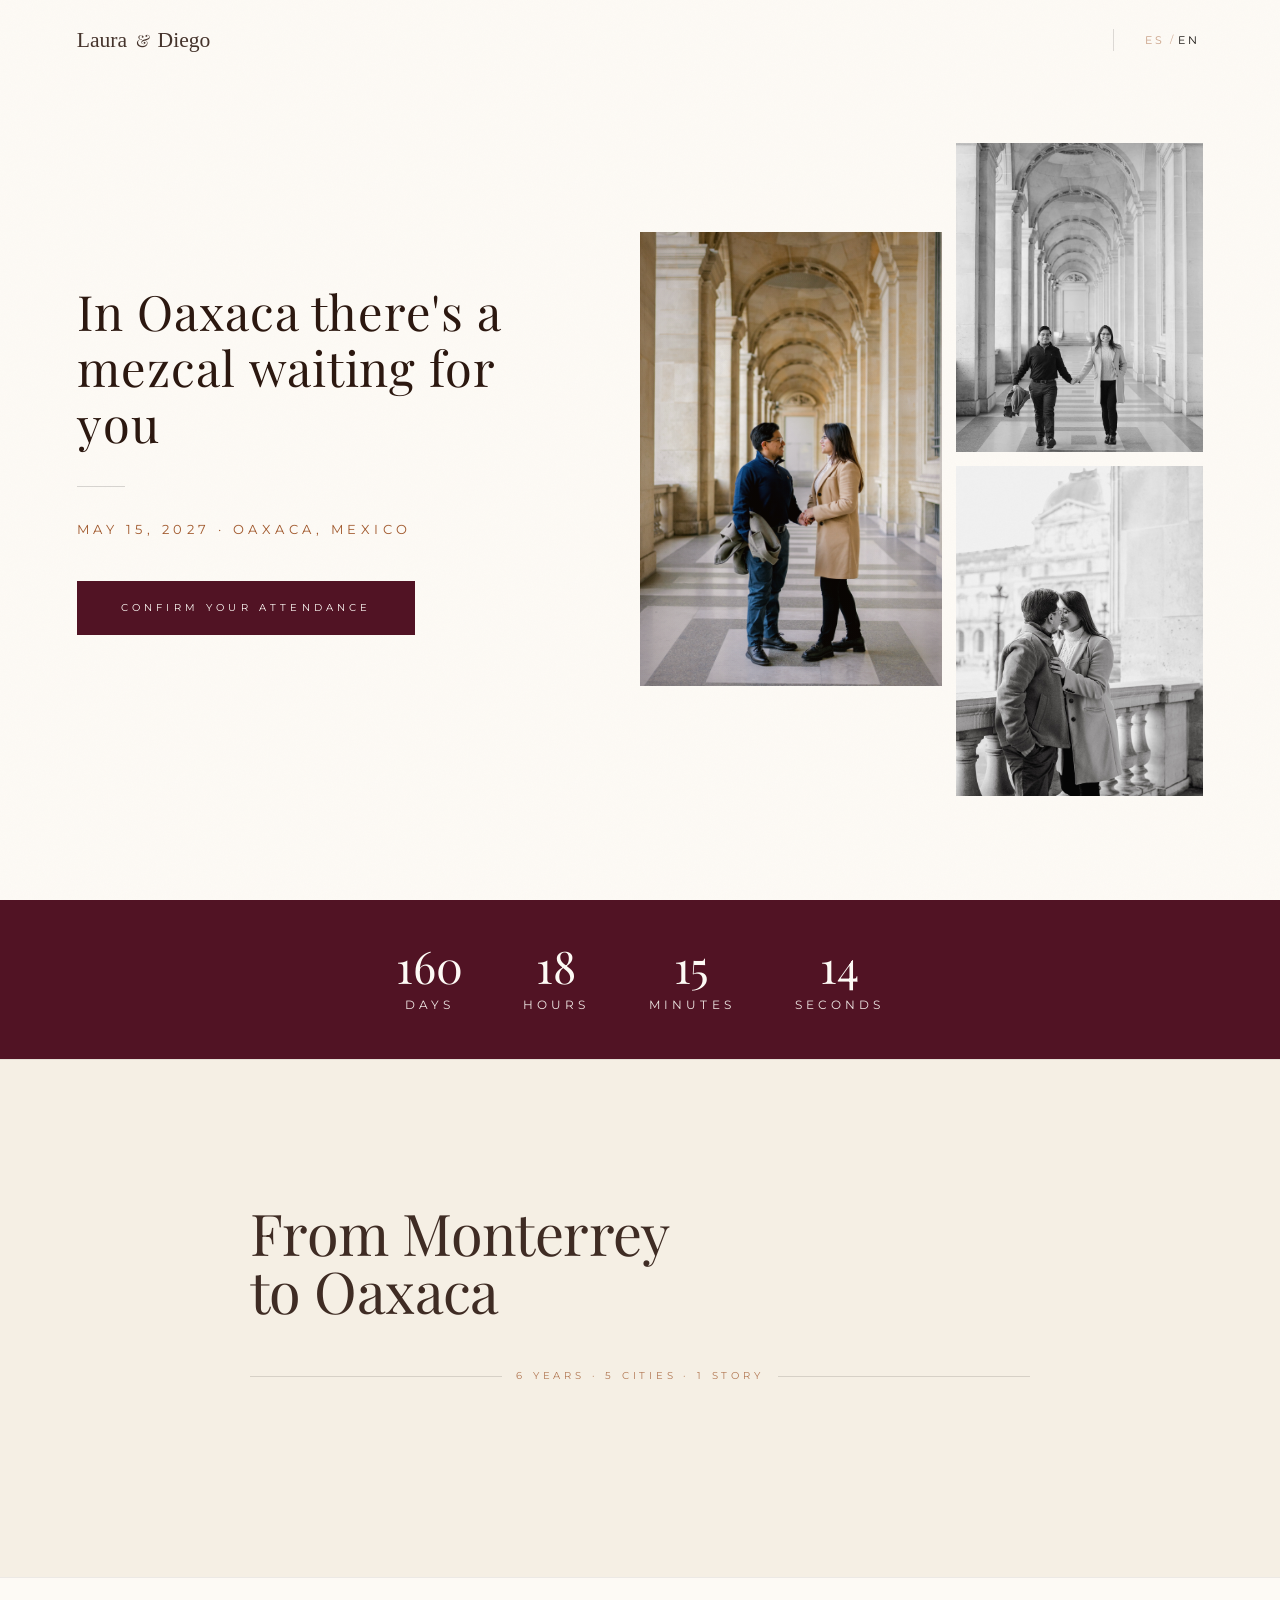
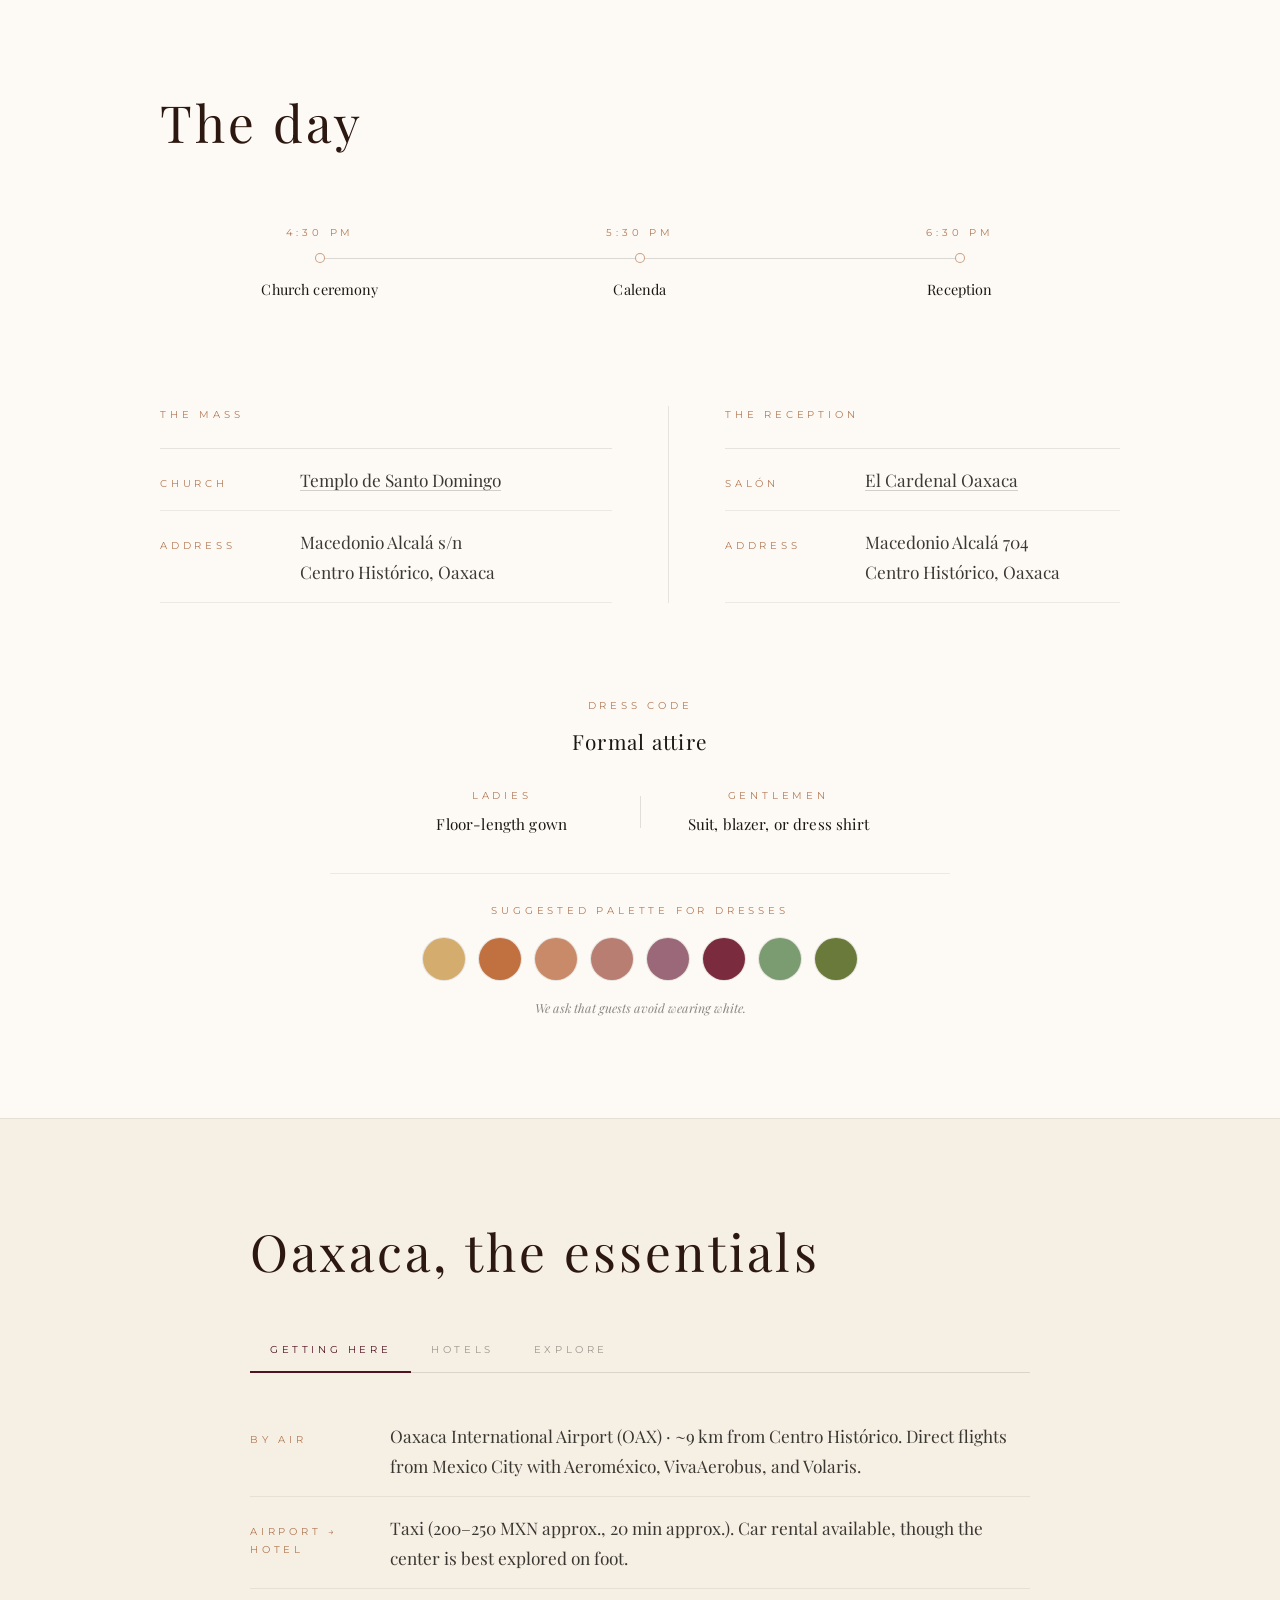
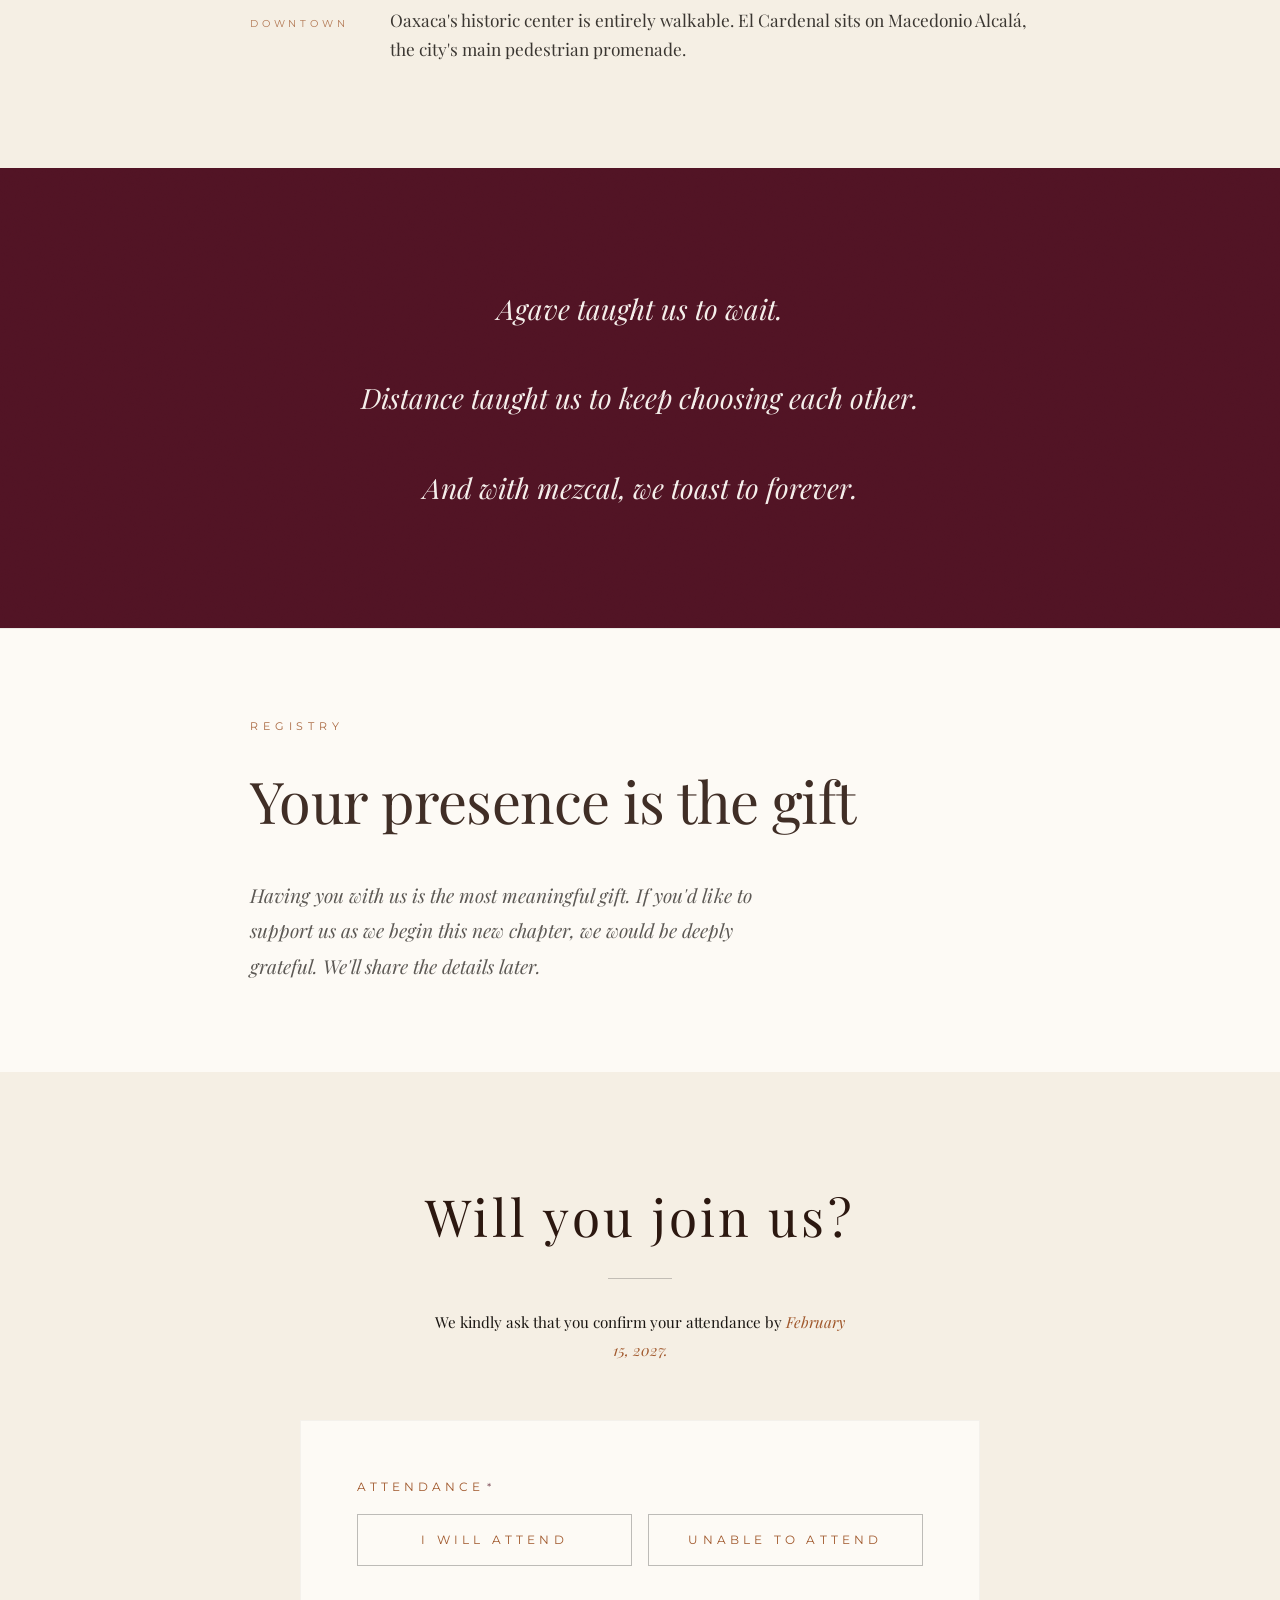
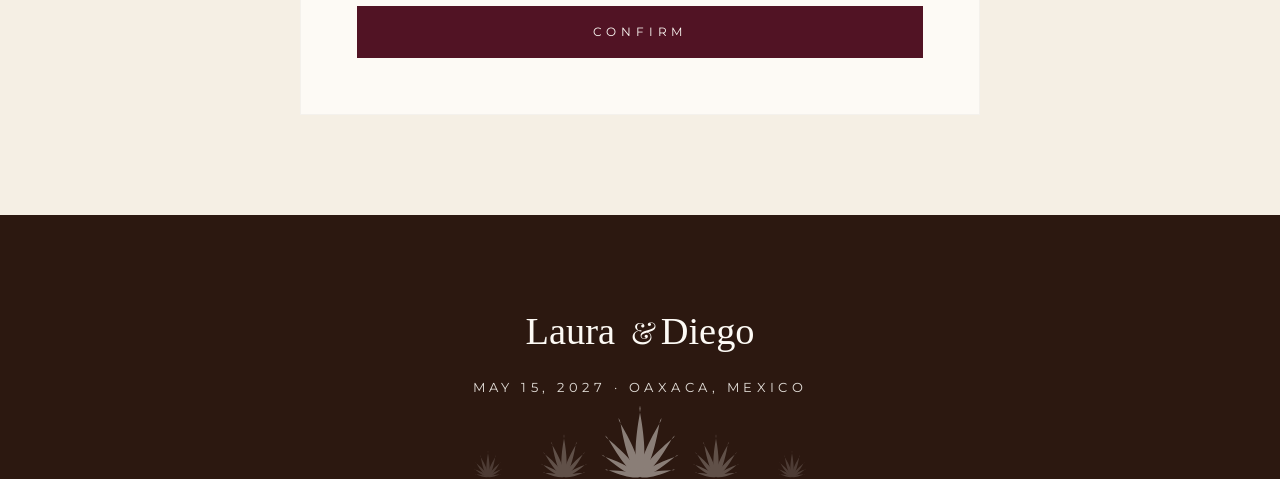
==== commit 702c42f5: "Updates" ====
--- a/index.html
+++ b/index.html
@@ -455,7 +455,7 @@
 
   </div><!-- /page-content -->
 
-  <script src="js/index.js?v=5"></script>
+  <script src="js/index.js?v=6"></script>
 </body>
 
 </html>
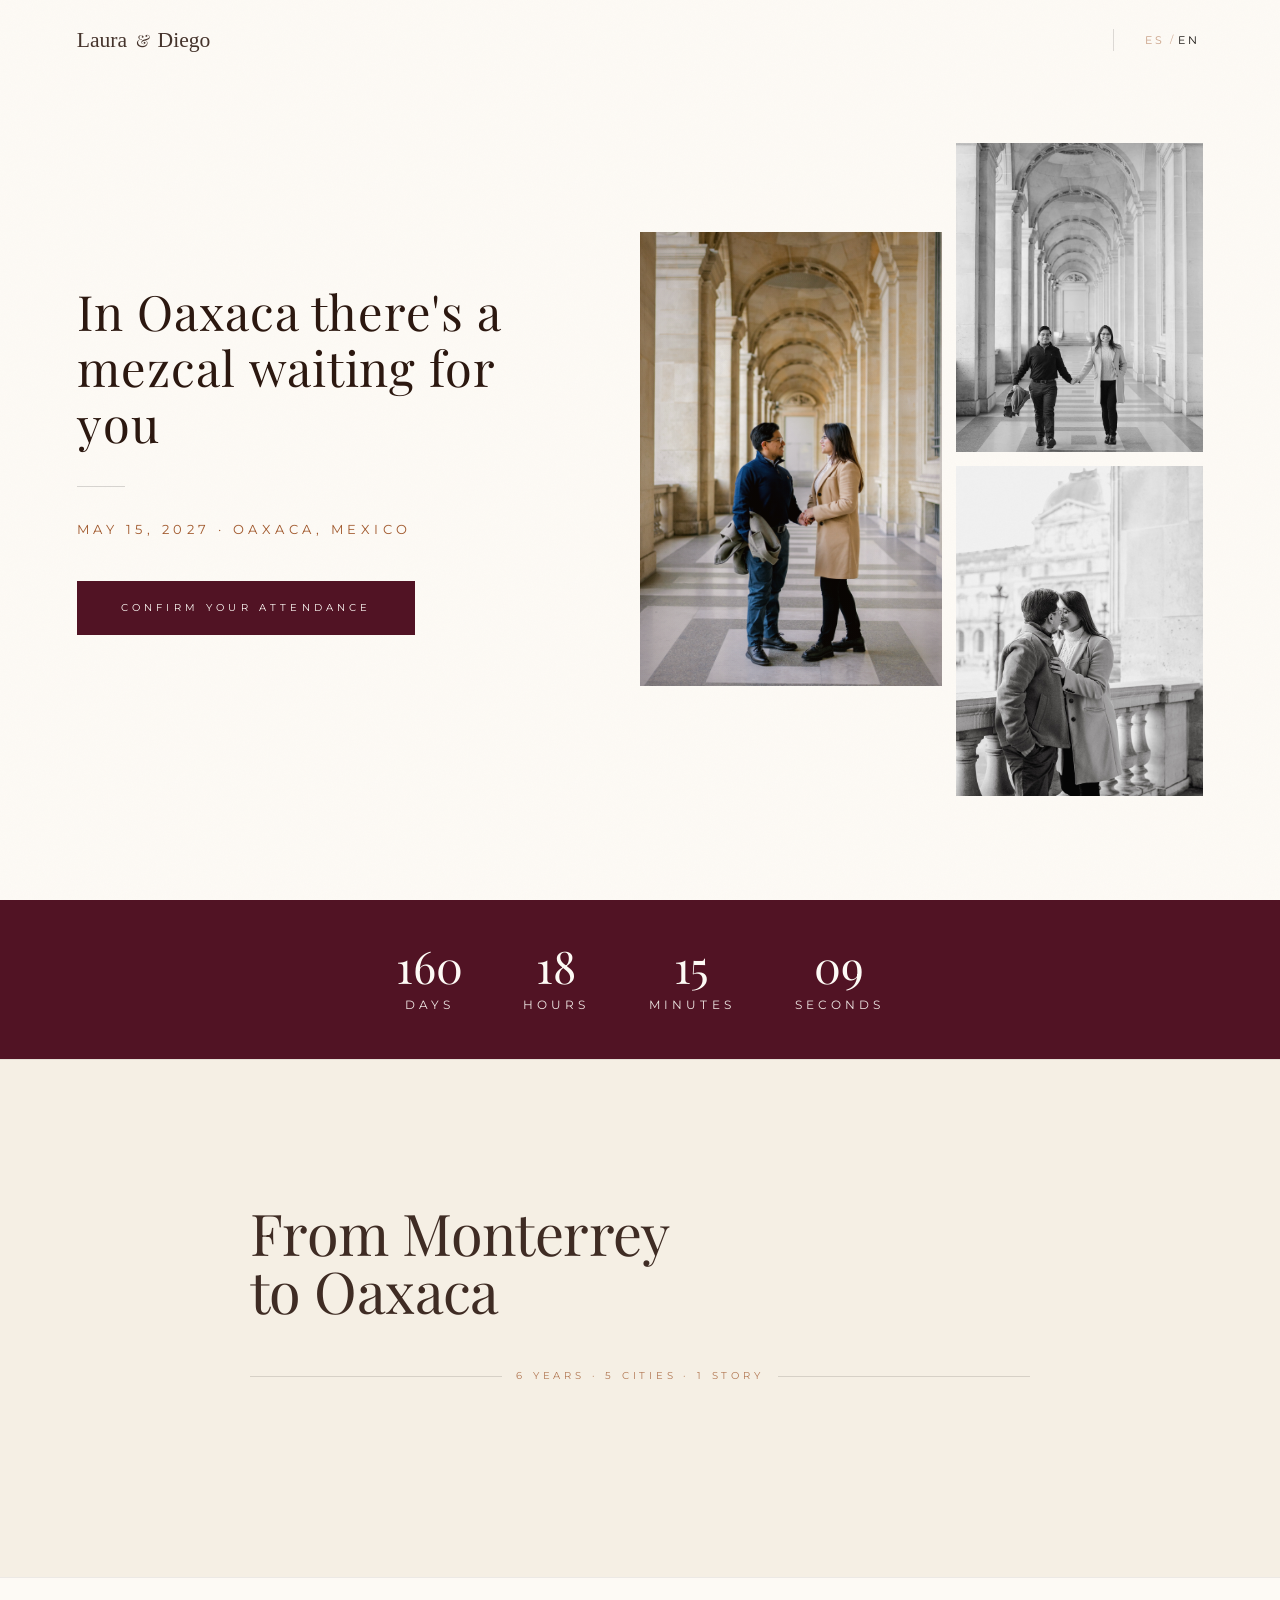
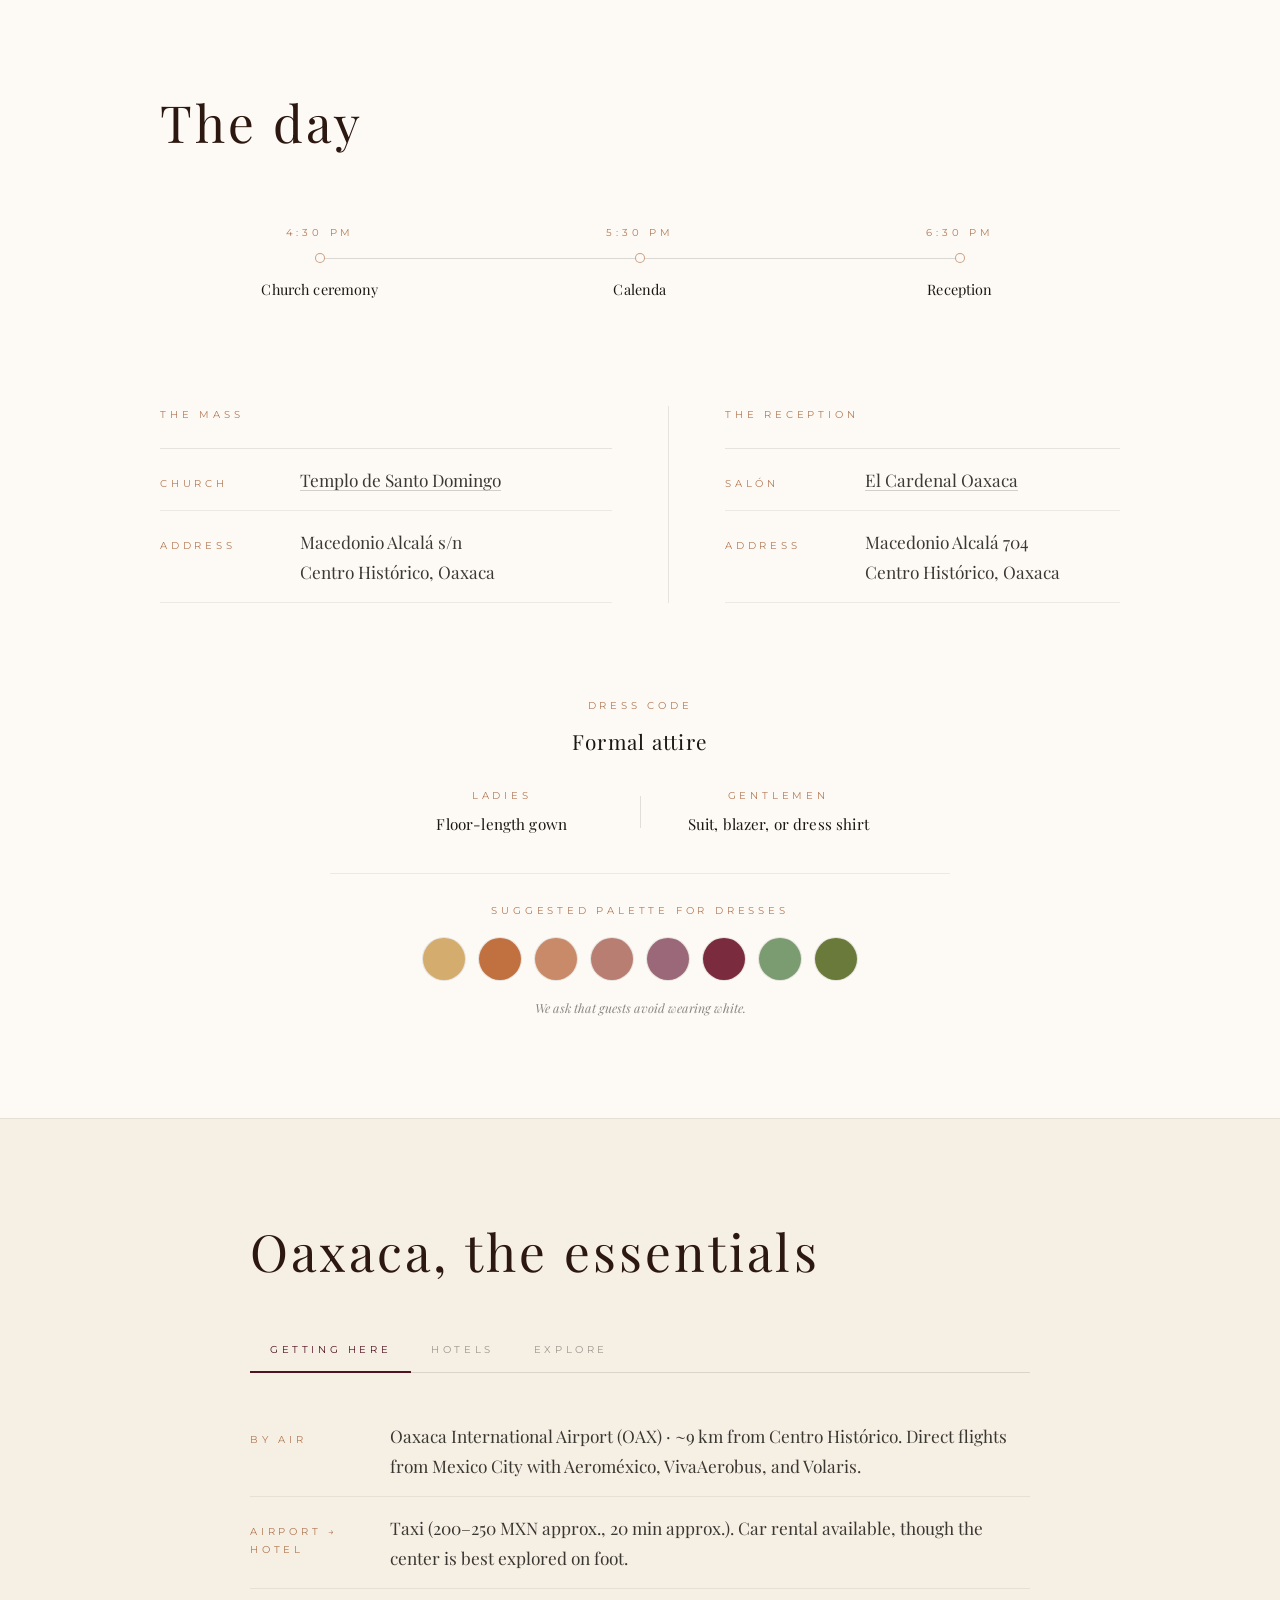
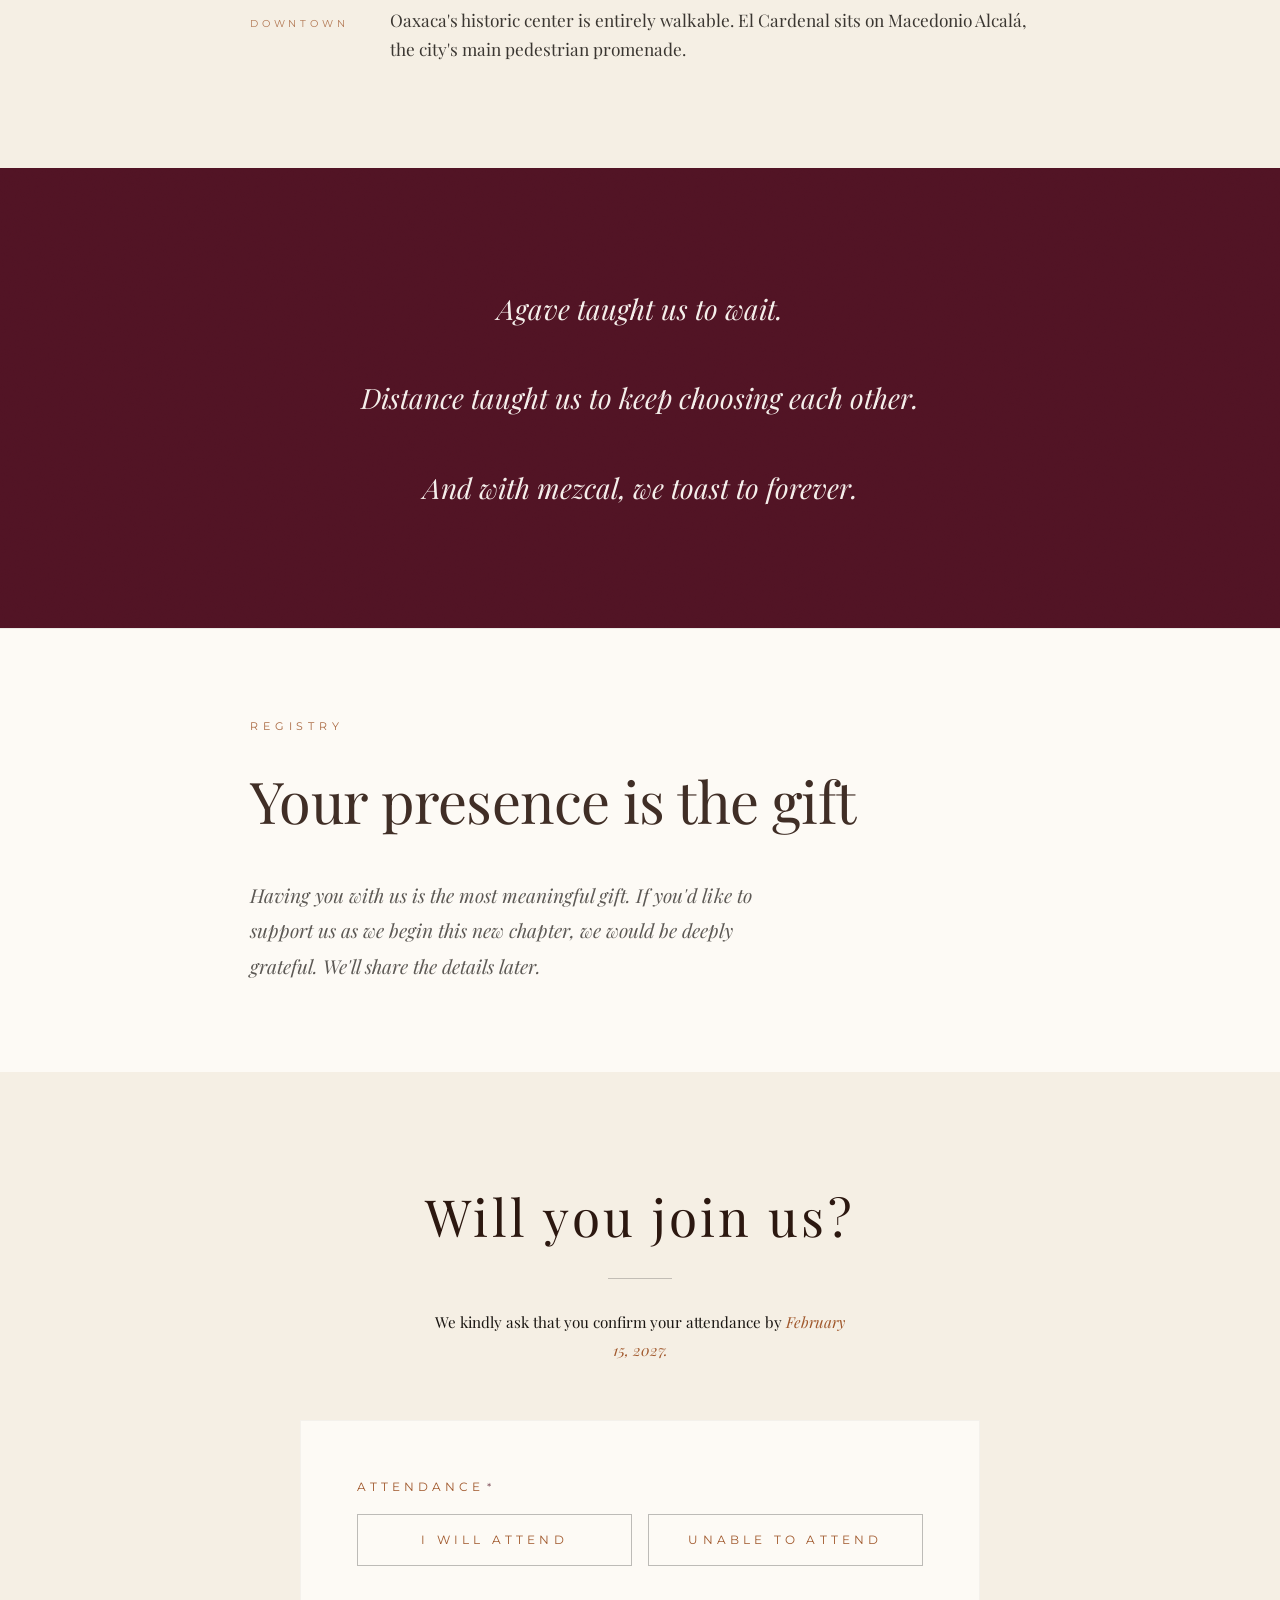
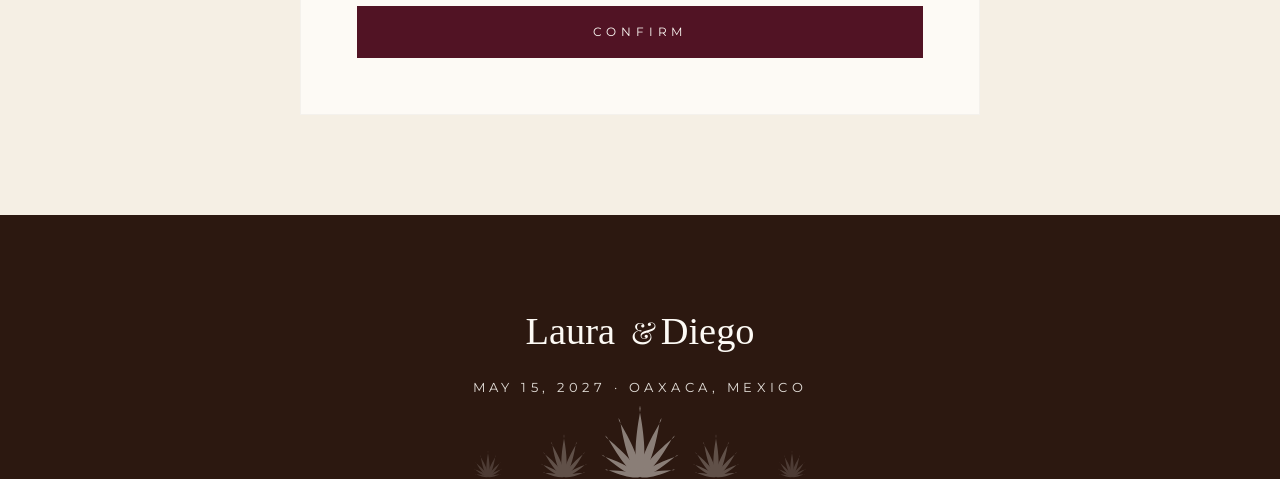
==== commit b3110012: "Update timeout" ====
--- a/index.html
+++ b/index.html
@@ -455,7 +455,7 @@
 
   </div><!-- /page-content -->
 
-  <script src="js/index.js?v=6"></script>
+  <script src="js/index.js?v=7"></script>
 </body>
 
 </html>
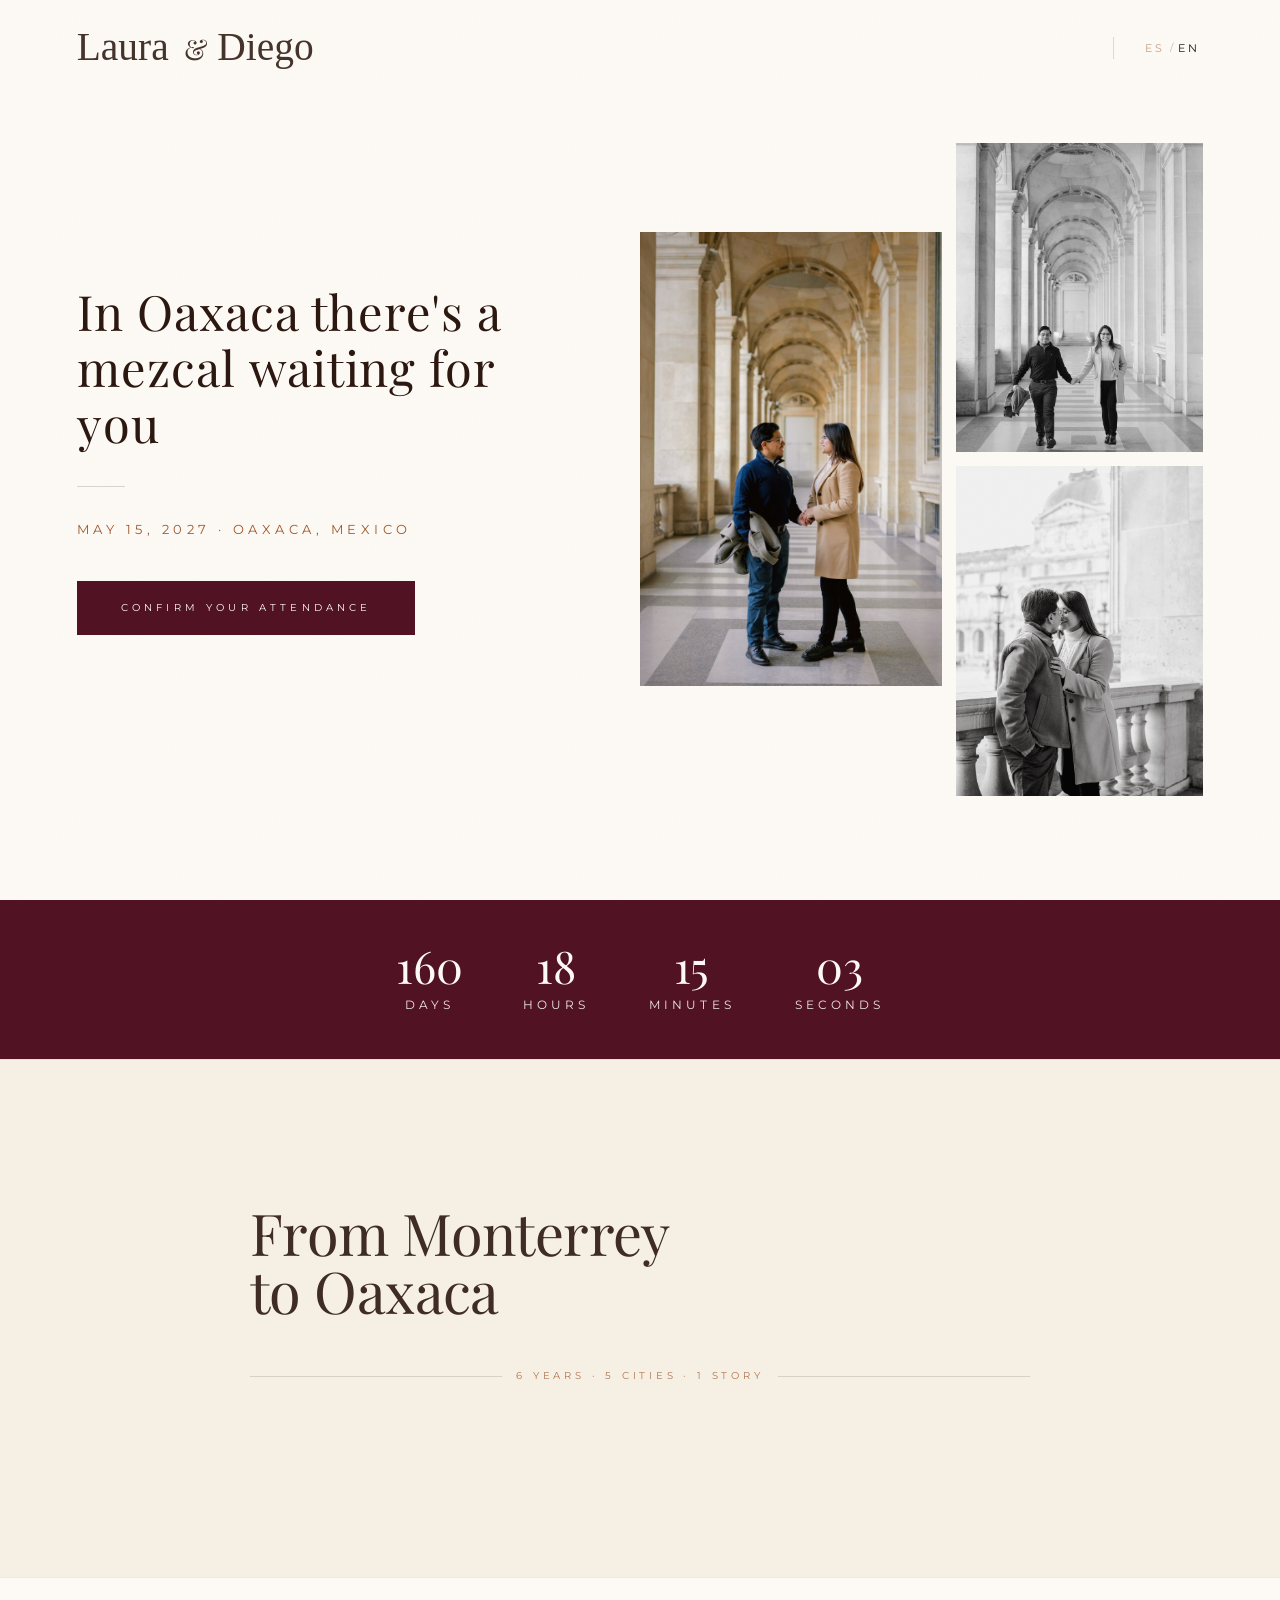
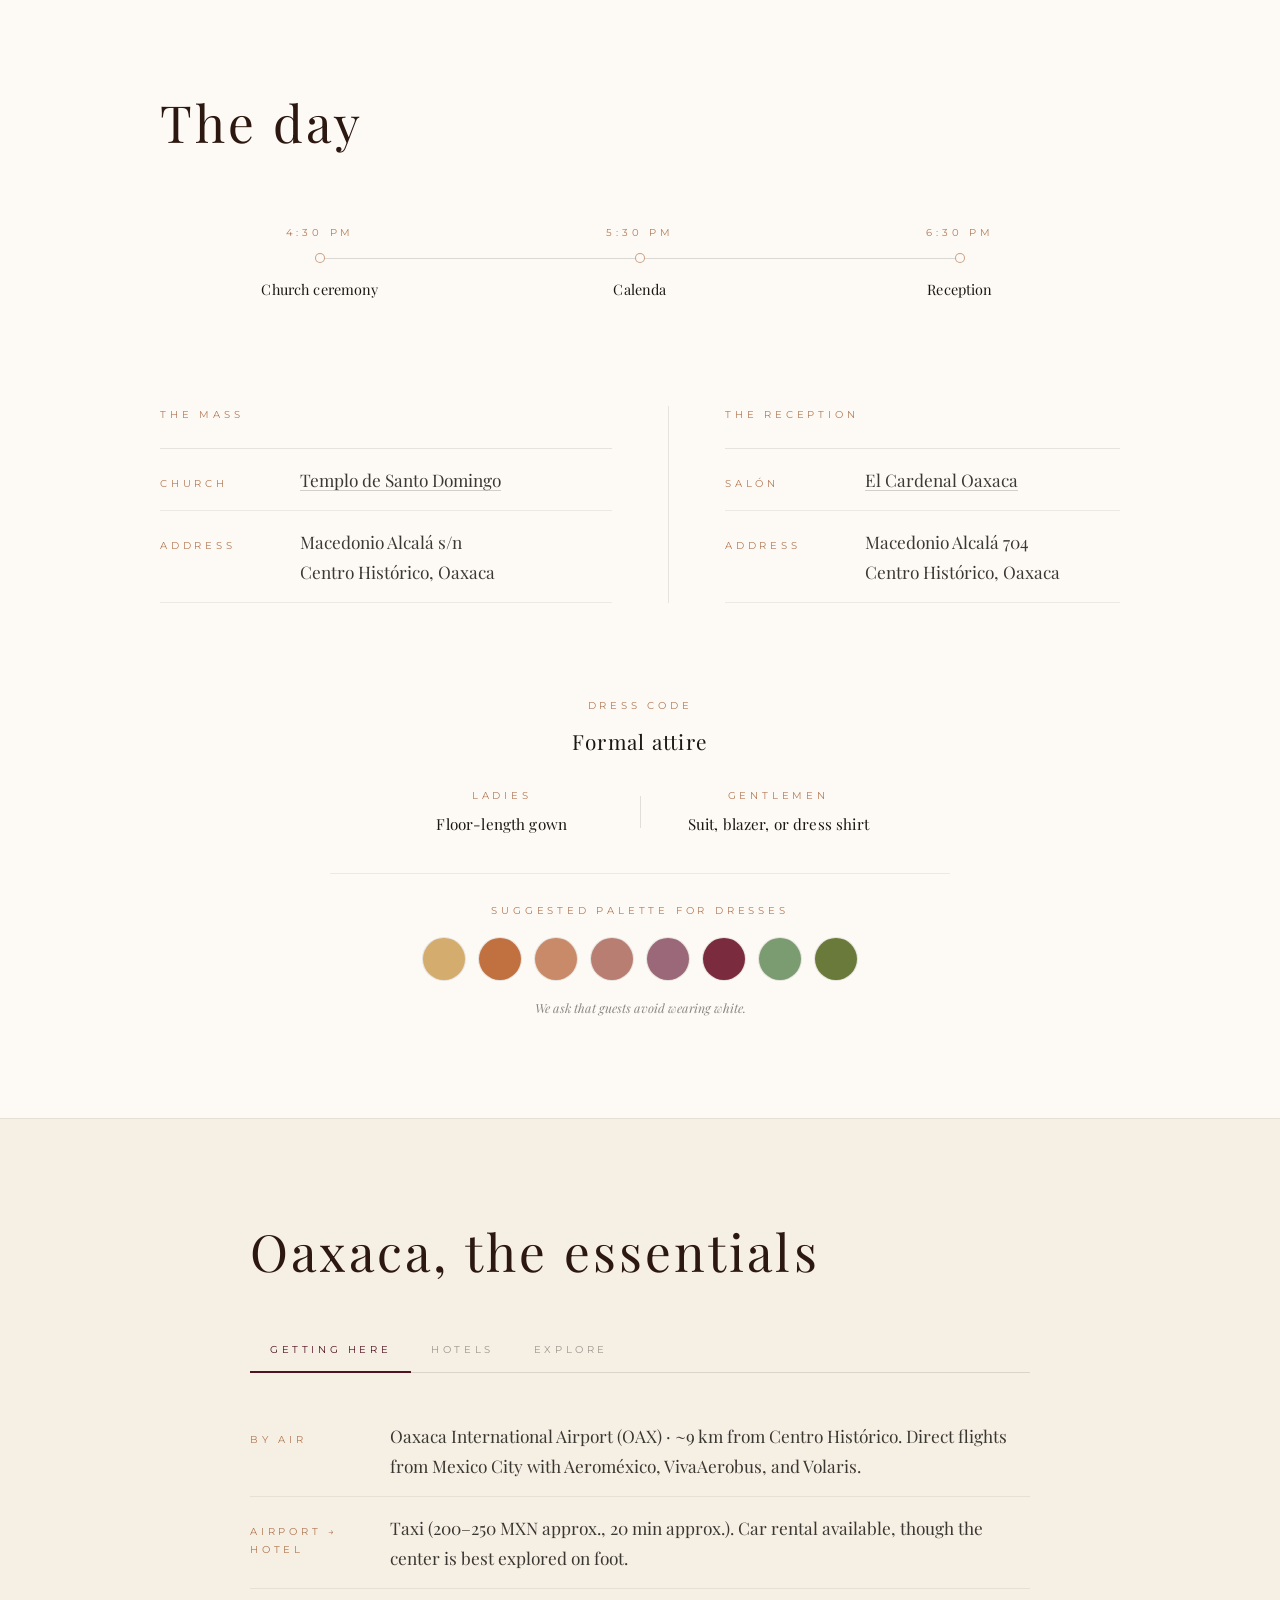
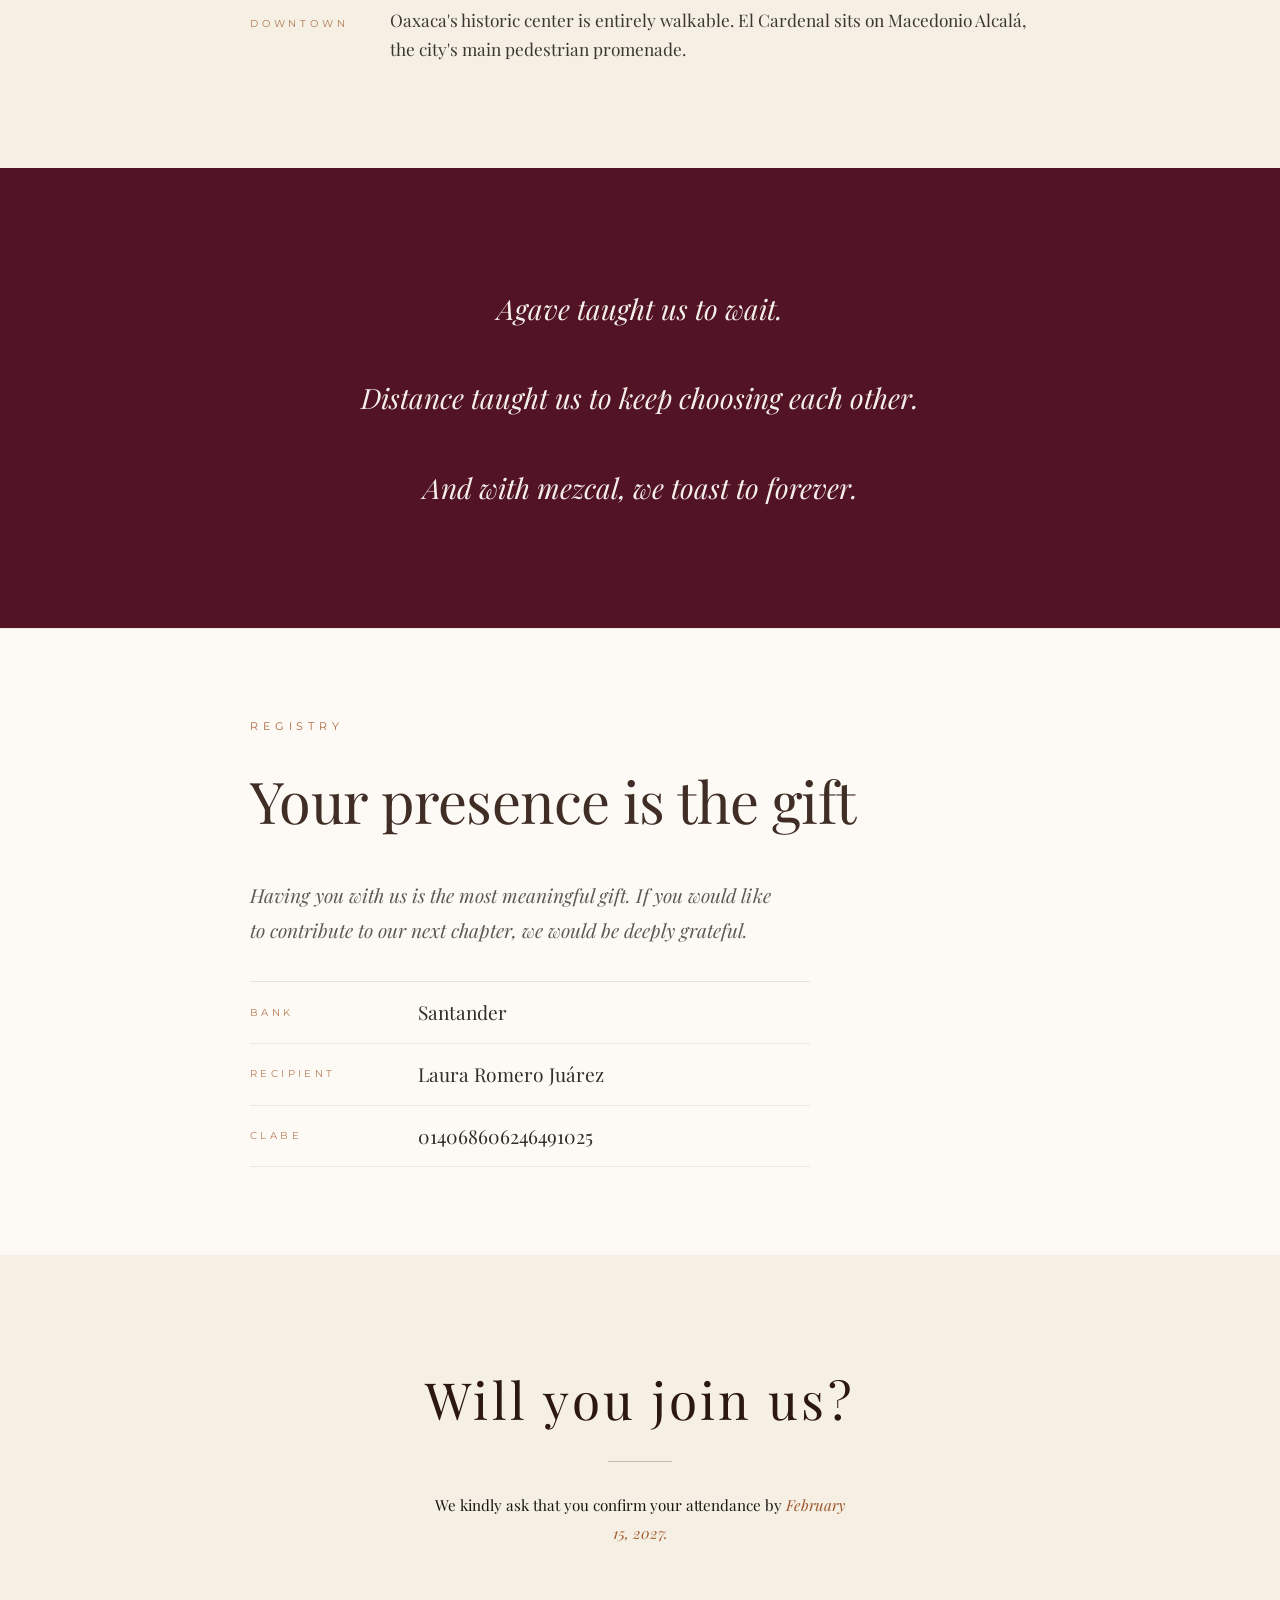
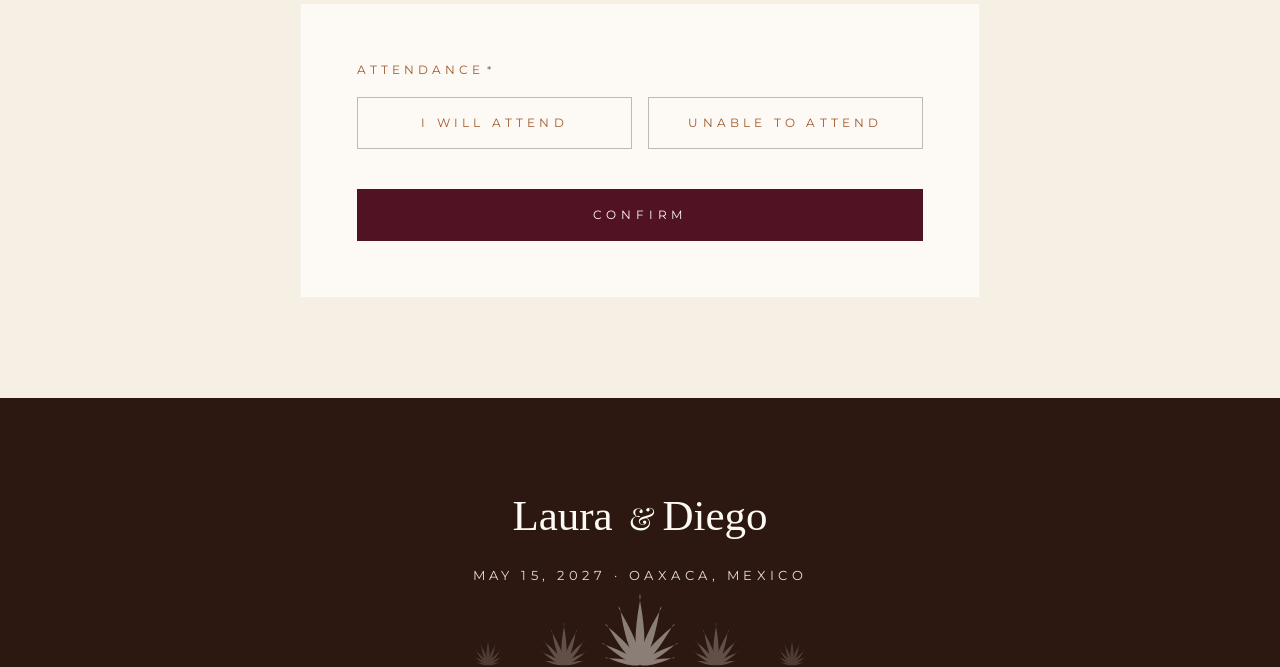
==== commit 39c397fe: "fixes" ====
--- a/index.html
+++ b/index.html
@@ -360,7 +360,22 @@
       <div class="info-inner">
         <span class="story-label" data-i18n="registry-label">Mesa de regalos</span>
         <h2 class="story-headline" data-i18n="registry-heading">Tu presencia es <em>el regalo</em></h2>
-        <p class="registry-note" data-i18n="registry-body">Que estés con nosotros es todo lo que pedimos. Si deseas hacernos un obsequio, estamos preparando una mesa de regalos que compartiremos pronto.</p>
+        <p class="registry-note" data-i18n="registry-body">Su compañía es el obsequio más importante para nosotros. En caso de desear colaborar para nuestra nueva etapa, les estaremos muy agradecidos.</p>
+
+        <div class="registry-details" aria-label="Detalles bancarios">
+          <div class="registry-detail">
+            <span class="registry-detail-label" data-i18n="registry-bank-label">Banco</span>
+            <span class="registry-detail-value">Santander</span>
+          </div>
+          <div class="registry-detail">
+            <span class="registry-detail-label" data-i18n="registry-recipient-label">Beneficiario</span>
+            <span class="registry-detail-value">Laura Romero Juárez</span>
+          </div>
+          <div class="registry-detail">
+            <span class="registry-detail-label" data-i18n="registry-clabe-label">CLABE</span>
+            <span class="registry-detail-value">014068606246491025</span>
+          </div>
+        </div>
       </div>
     </section>
 
--- a/css/index.css
+++ b/css/index.css
@@ -45,7 +45,7 @@
 
     .preloader-monogram {
       font-family: var(--font-display);
-      font-size: clamp(1.4rem, 5vw, 2.4rem);
+      font-size: clamp(2.8rem, 7vw, 4.6rem);
       font-weight: 300;
       letter-spacing: 0.12em;
       text-transform: uppercase;
@@ -105,7 +105,7 @@
     }
 
     ::selection {
-      background: color-mix(in srgb, var(--crimson) 18%, transparent);
+      background: color-mix(in srgb, var(--bordeaux) 18%, transparent);
     }
 
     :root {
@@ -115,7 +115,7 @@
       --ink: #1A1612;
       --chocolate: #2C1810;
       --sienna: #A0582C;
-      --crimson: #511324;
+      --bordeaux: #511324;
       --blush: #E8C4BC;
       --olive: #6B6440;
       --font-display: 'Playfair Display', Georgia, serif;
@@ -128,18 +128,19 @@
       font-weight: 400;
       letter-spacing: 0;
       text-transform: none;
+      font-size: 1.12em;
     }
 
     .names-lockup {
       display: inline-flex;
       align-items: baseline;
-      gap: 0.24em;
+      gap: 0.28em;
     }
 
     .names-ampersand {
       font-family: inherit;
-      font-size: 0.78em;
-      transform: translateX(0.22em);
+      font-size: 0.8em;
+      transform: translateX(0.18em);
     }
 
     body {
@@ -220,7 +221,7 @@
       left: 16px;
       z-index: 10000;
       padding: 12px 24px;
-      background: var(--crimson);
+      background: var(--bordeaux);
       color: var(--cream);
       font-family: var(--font-sans);
       font-size: .75rem;
@@ -245,7 +246,7 @@
 
     a:focus-visible,
     button:focus-visible {
-      outline: 2px solid var(--crimson);
+      outline: 2px solid var(--bordeaux);
       outline-offset: 3px;
       border-radius: 1px;
     }
@@ -270,7 +271,7 @@
     }
 
     ::-webkit-scrollbar-thumb {
-      background: color-mix(in srgb, var(--crimson) 22%, transparent);
+      background: color-mix(in srgb, var(--bordeaux) 22%, transparent);
       border-radius: 8px;
     }
 
@@ -301,8 +302,8 @@
 
     .nav-logo {
       font-family: var(--font-display);
-      font-size: clamp(1rem, 2.4vw, 1.35rem);
-      letter-spacing: 0.28em;
+      font-size: clamp(1.4rem, 3vw, 2.2rem);
+      letter-spacing: 0.14em;
       text-transform: uppercase;
       color: var(--chocolate);
       opacity: 0.88;
@@ -588,7 +589,7 @@
       letter-spacing: 0.4em;
       text-transform: uppercase;
       color: var(--cream);
-      background: var(--crimson);
+      background: var(--bordeaux);
       border: none;
       padding: 18px;
       cursor: pointer;
@@ -601,7 +602,7 @@
     }
 
     .hero-text .hero-cta:hover {
-      background: color-mix(in srgb, var(--crimson) 75%, #000);
+      background: color-mix(in srgb, var(--bordeaux) 75%, #000);
       transform: translateY(-1px);
     }
 
@@ -666,7 +667,7 @@
     .countdown-bar {
       display: none;
       position: relative;
-      background: var(--crimson);
+      background: var(--bordeaux);
       padding: 32px 0;
       border-top: none;
       overflow: hidden;
@@ -930,7 +931,7 @@
       font-family: var(--font-display);
       font-style: italic;
       font-size: 0.82rem;
-      color: var(--crimson);
+      color: var(--bordeaux);
       opacity: 0.88;
       display: block;
     }
@@ -1606,7 +1607,7 @@
     }
 
     .oax-acc-trigger[aria-expanded="true"] {
-      color: var(--crimson);
+      color: var(--bordeaux);
     }
 
     .oax-acc-trigger[aria-expanded="true"]::after {
@@ -1667,14 +1668,14 @@
       bottom: -0.5px;
       left: 0; right: 0;
       height: 1.5px;
-      background: var(--crimson);
+      background: var(--bordeaux);
       transform: scaleX(0);
       transition: transform 0.22s ease;
     }
 
     .tab-btn.active {
       opacity: 1;
-      color: var(--crimson);
+      color: var(--bordeaux);
     }
 
     .tab-btn.active::after {
@@ -1810,6 +1811,53 @@
       max-width: 540px;
     }
 
+    .registry-details {
+      margin-top: 32px;
+      max-width: 560px;
+      border-top: 0.5px solid rgba(26,22,18,0.10);
+    }
+
+    .registry-detail {
+      display: grid;
+      grid-template-columns: 150px minmax(0, 1fr);
+      gap: 18px;
+      align-items: center;
+      padding: 16px 0;
+      border-bottom: 0.5px solid rgba(26,22,18,0.08);
+    }
+
+    .registry-detail-label {
+      font-family: var(--font-sans);
+      font-size: 10px;
+      font-weight: 400;
+      letter-spacing: 0.34em;
+      text-transform: uppercase;
+      color: var(--sienna);
+      opacity: 0.76;
+      white-space: nowrap;
+    }
+
+    .registry-detail-value {
+      font-family: var(--font-display);
+      font-size: clamp(1rem, 2vw, 1.2rem);
+      color: var(--ink);
+      text-align: left;
+      line-height: 1.5;
+      opacity: 0.9;
+    }
+
+    @media (max-width: 560px) {
+      .registry-detail {
+        grid-template-columns: 1fr;
+        gap: 8px;
+        padding: 14px 0;
+      }
+
+      .registry-detail-label {
+        letter-spacing: 0.26em;
+      }
+    }
+
     /* ──────────────────────────────────────
        RSVP
     ────────────────────────────────────── */
@@ -1869,13 +1917,13 @@
     }
 
     .form-input:focus {
-      border-bottom-color: var(--crimson);
+      border-bottom-color: var(--bordeaux);
     }
 
     .form-input:focus-visible {
       outline: none;
-      border-bottom-color: var(--crimson);
-      box-shadow: 0 1px 0 0 var(--crimson);
+      border-bottom-color: var(--bordeaux);
+      box-shadow: 0 1px 0 0 var(--bordeaux);
       /* 2px effective — passes non-text 3:1 */
     }
 
@@ -1952,15 +2000,15 @@
     }
 
     .attend-btn.selected {
-      background: var(--crimson);
+      background: var(--bordeaux);
       color: var(--cream);
-      border-color: var(--crimson);
+      border-color: var(--bordeaux);
     }
 
     .submit-btn {
       width: 100%;
       padding: 18px;
-      background: var(--crimson);
+      background: var(--bordeaux);
       color: var(--cream);
       border: none;
       cursor: pointer;
@@ -1975,7 +2023,7 @@
     }
 
     .submit-btn:hover {
-      background: color-mix(in srgb, var(--crimson) 75%, #000);
+      background: color-mix(in srgb, var(--bordeaux) 75%, #000);
       transform: translateY(-1px);
     }
 
@@ -1997,9 +2045,9 @@
     }
 
     .rsvp-feedback--success {
-      background: color-mix(in srgb, var(--crimson) 8%, transparent);
-      border-left: 2px solid var(--crimson);
-      color: var(--crimson);
+      background: color-mix(in srgb, var(--bordeaux) 8%, transparent);
+      border-left: 2px solid var(--bordeaux);
+      color: var(--bordeaux);
     }
 
     .rsvp-feedback--error {
@@ -2040,19 +2088,19 @@
       width: 52px;
       height: 52px;
       border-radius: 50%;
-      border: 1.5px solid var(--crimson);
+      border: 1.5px solid var(--bordeaux);
       display: flex;
       align-items: center;
       justify-content: center;
       margin: 0 auto 28px;
-      color: var(--crimson);
+      color: var(--bordeaux);
     }
 
     .rsvp-success-card__title {
       font-family: var(--font-display);
       font-size: clamp(1.3rem, 3.5vw, 1.75rem);
       font-weight: 400;
-      color: var(--crimson);
+      color: var(--bordeaux);
       line-height: 1.35;
       margin-bottom: 14px;
     }
@@ -2067,7 +2115,7 @@
     }
 
     .req {
-      color: var(--crimson);
+      color: var(--bordeaux);
       margin-left: 3px;
       font-size: .7rem;
       opacity: 0.75;
@@ -2075,7 +2123,7 @@
 
     .label--required::after {
       content: '*';
-      color: var(--crimson);
+      color: var(--bordeaux);
       margin-left: 3px;
       font-size: .7rem;
       opacity: 0.75;
@@ -2139,8 +2187,8 @@
     }
 
     .guest-checklist .guest-option input[type="checkbox"]:checked {
-      background: var(--crimson);
-      border-color: var(--crimson);
+      background: var(--bordeaux);
+      border-color: var(--bordeaux);
       box-shadow: 0 0 0 1px rgba(81, 19, 36, .08);
     }
 
@@ -2230,8 +2278,8 @@
     }
 
     .additional-guest-toggle input[type="checkbox"]:checked {
-      background: var(--crimson);
-      border-color: var(--crimson);
+      background: var(--bordeaux);
+      border-color: var(--bordeaux);
       box-shadow: 0 0 0 1px rgba(81, 19, 36, .08);
     }
 
@@ -2288,7 +2336,7 @@
        PHRASE
     ────────────────────────────────────── */
     .phrase-section {
-      background: var(--crimson);
+      background: var(--bordeaux);
       position: relative; overflow: hidden;
       padding: clamp(64px, 9vw, 96px) var(--page-x);
       border-top: none;
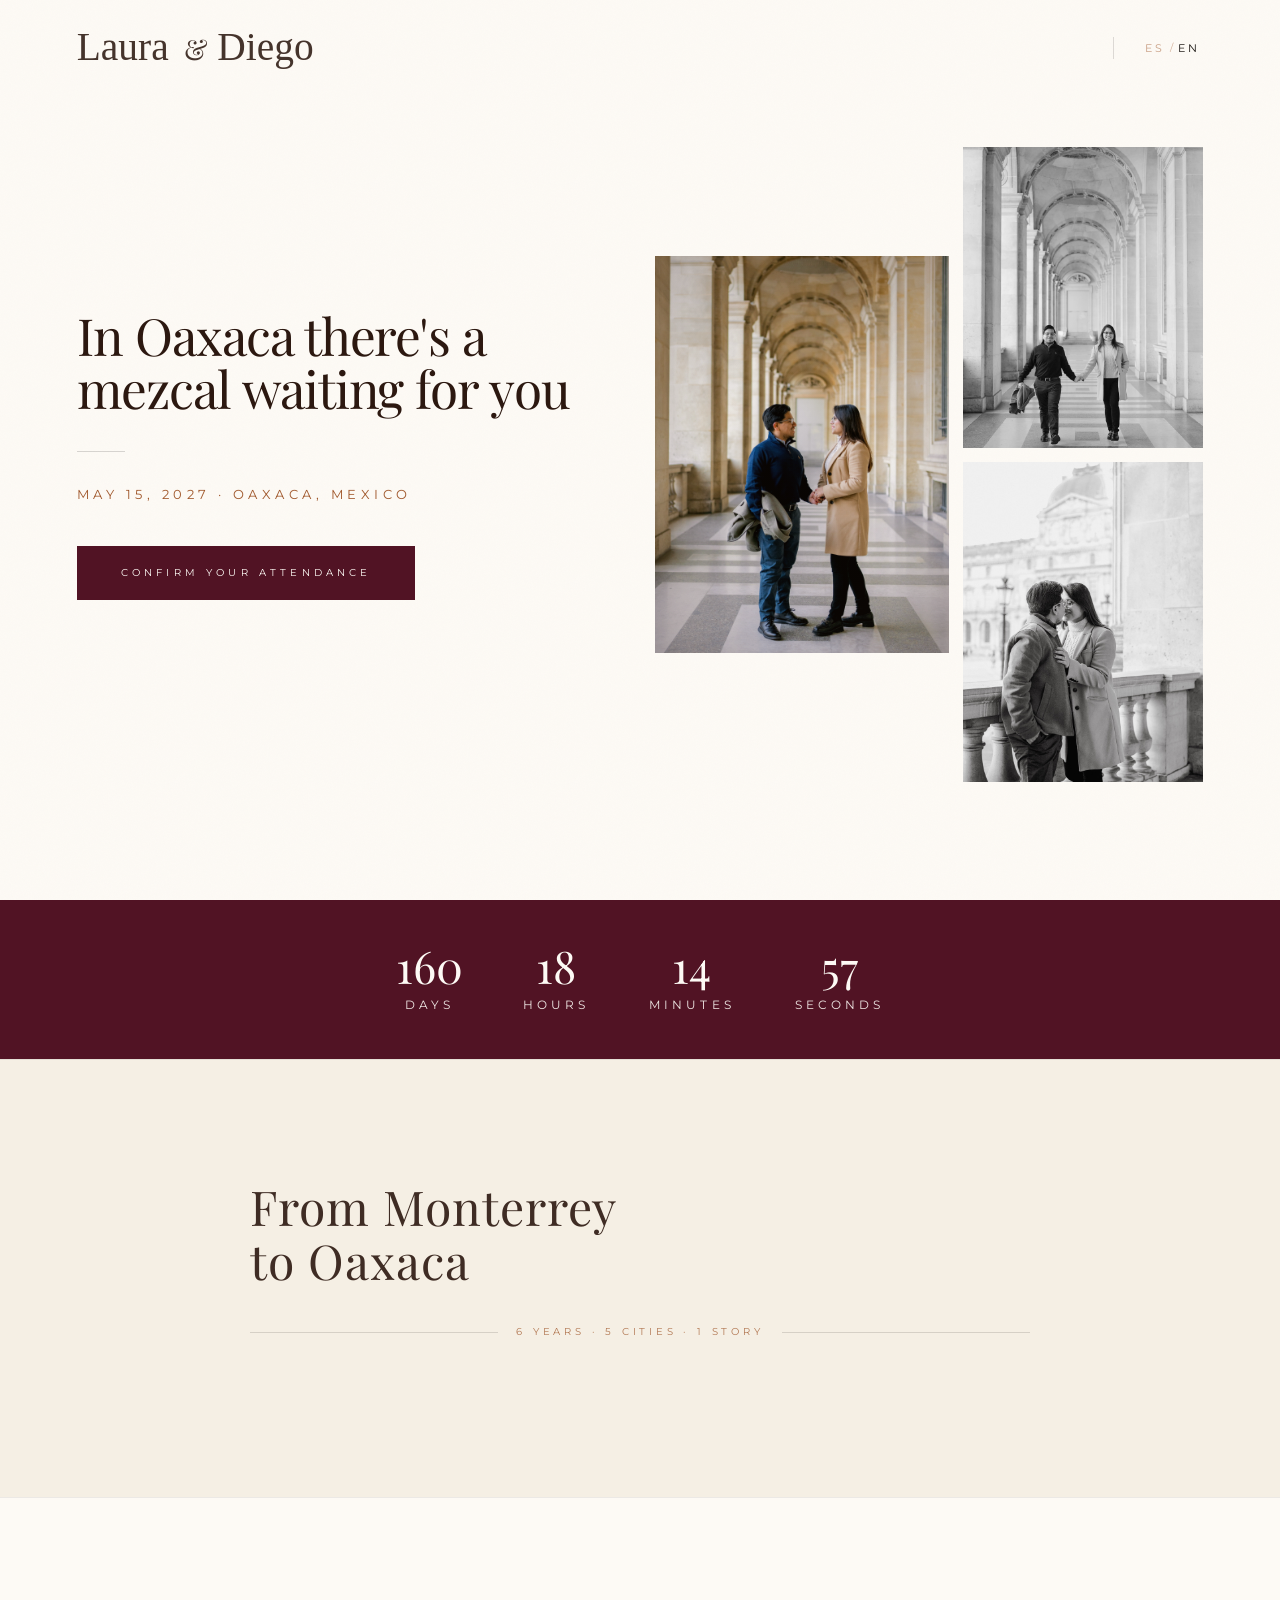
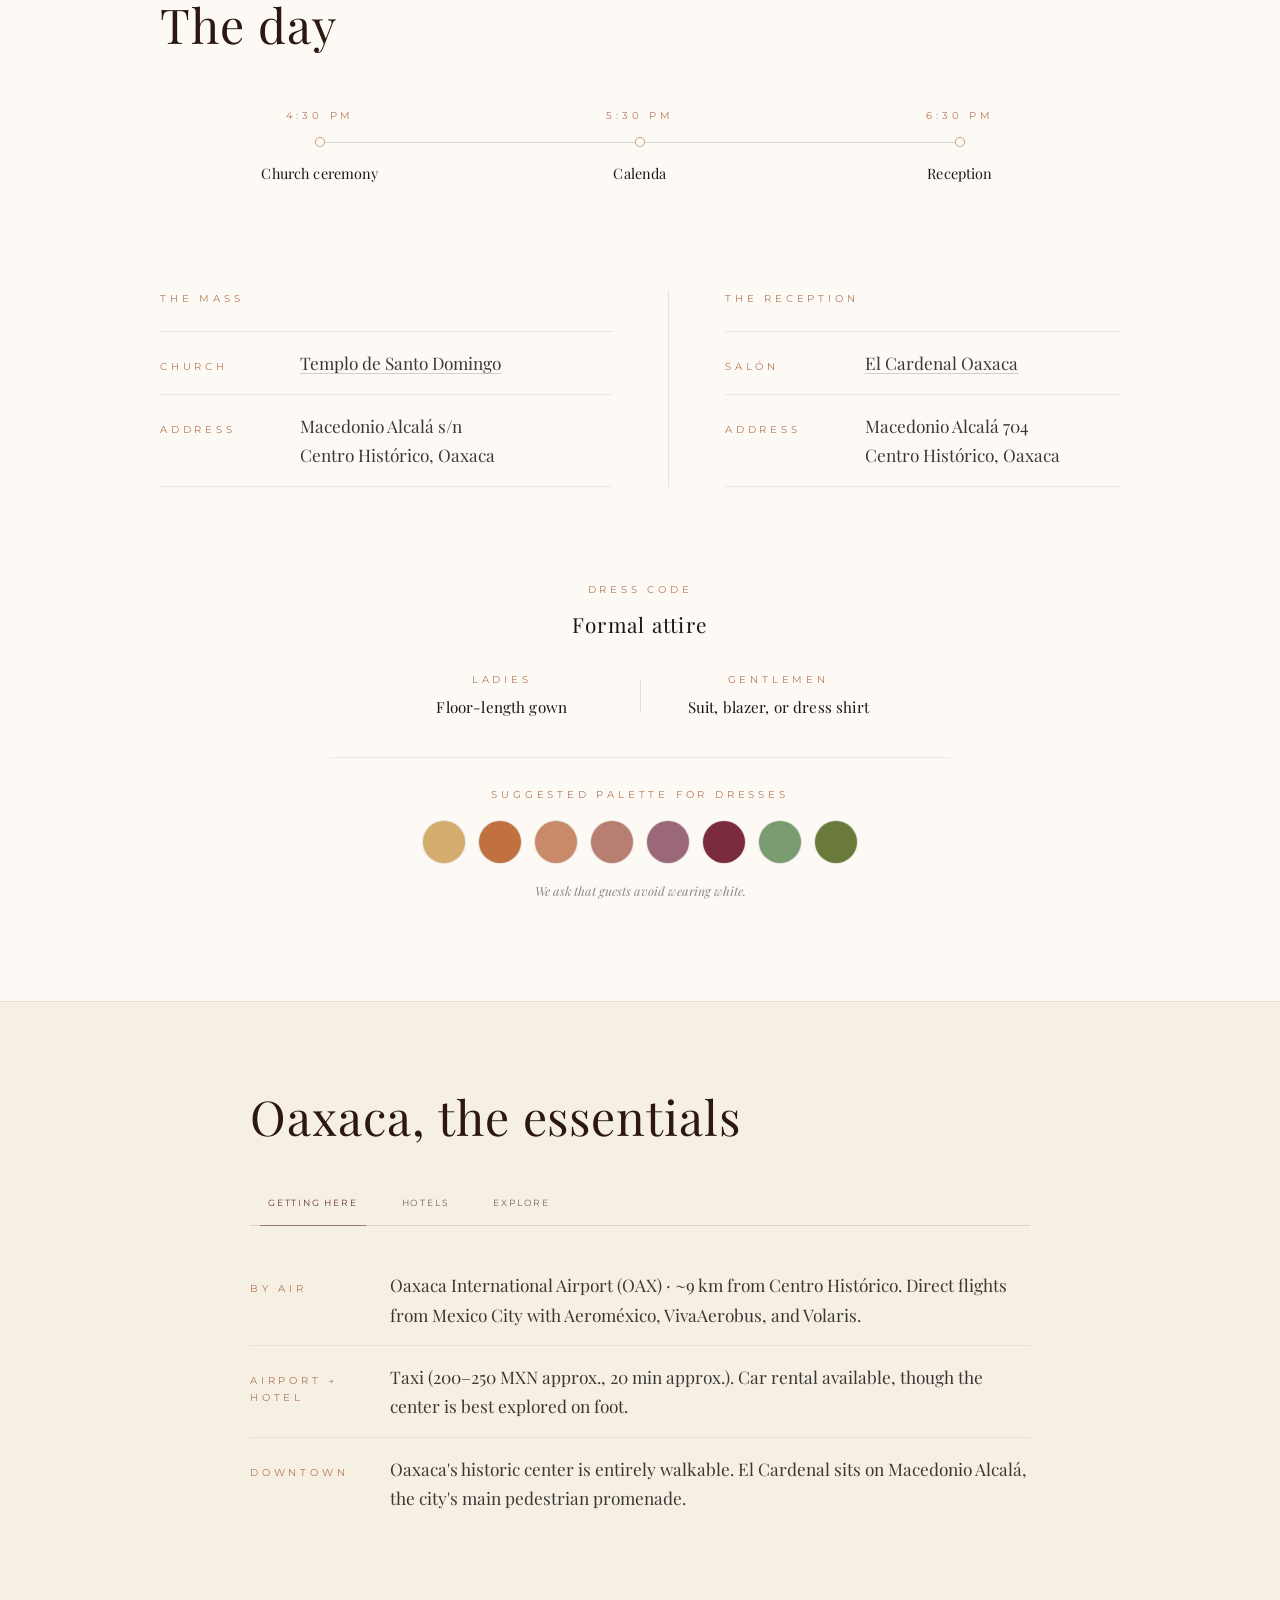
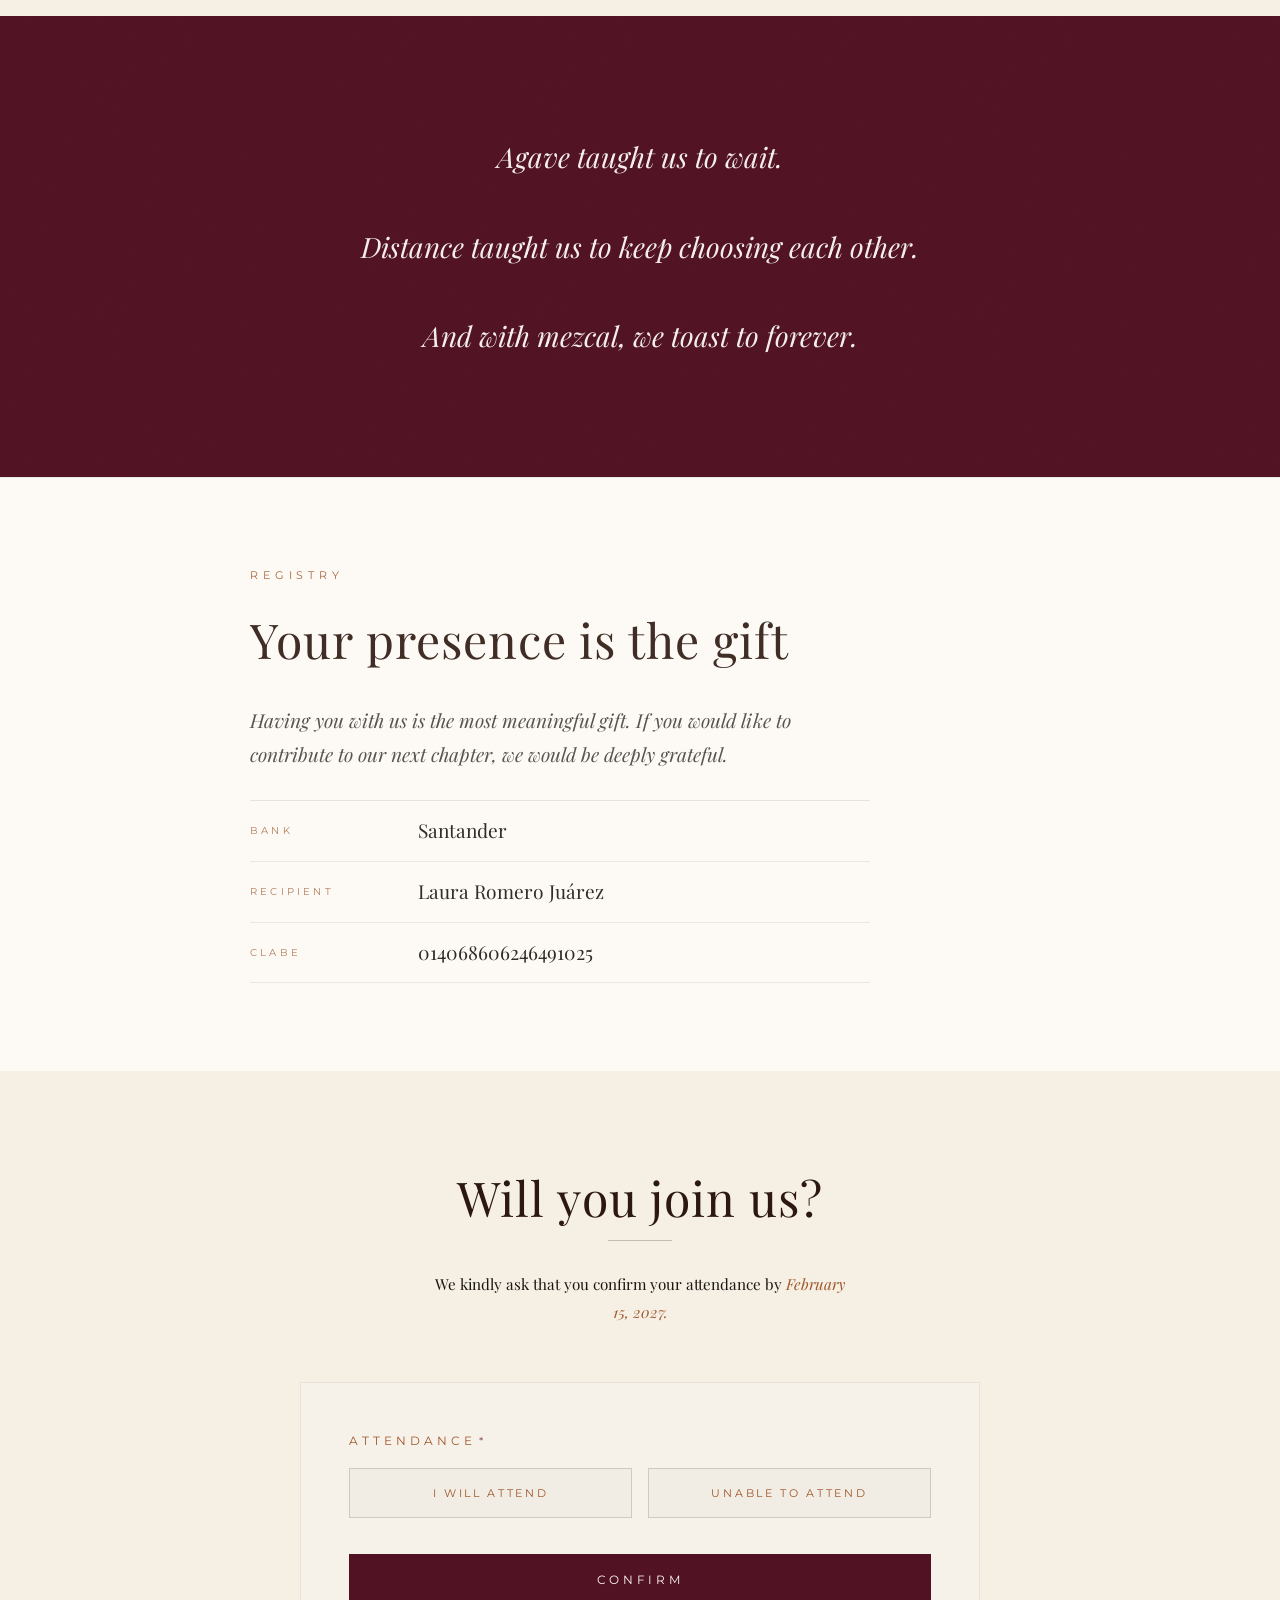
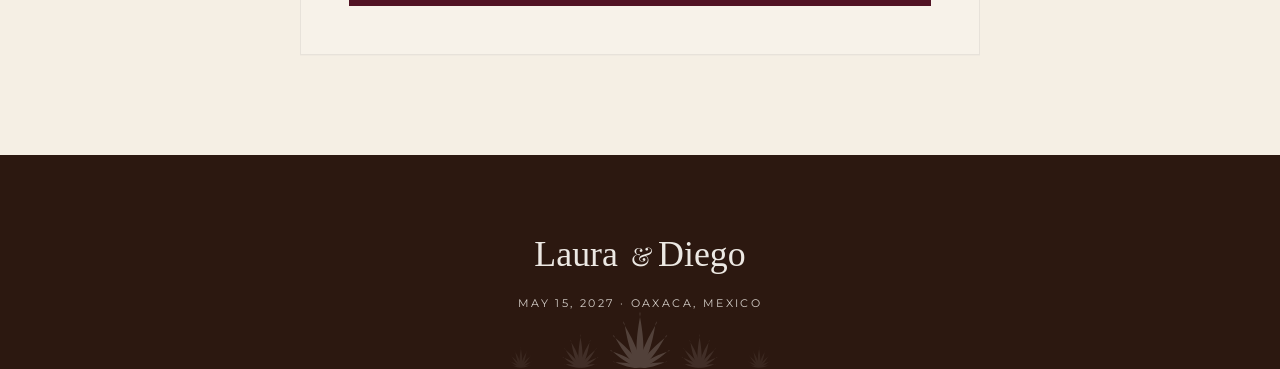
==== commit 7a1b8605: "fixes" ====
--- a/index.html
+++ b/index.html
@@ -28,7 +28,7 @@
   <!-- Font preload -->
   <link rel="preload" href="fonts/PlayfairDisplay-Regular.ttf" as="font" type="font/truetype" crossorigin />
   <link rel="stylesheet" href="css/shared.css?v=2" />
-  <link rel="stylesheet" href="css/index.css?v=3" />
+  <link rel="stylesheet" href="css/index.css?v=5" />
 </head>
 
 <body>
@@ -132,7 +132,6 @@
             <span class="prog-dot"></span>
             <div class="prog-text">
               <span class="prog-name" data-i18n="sched-ceremony-name">Ceremonia religiosa</span>
-              <a class="prog-note prog-venue" href="https://maps.google.com/?q=Templo+de+Santo+Domingo+de+Guzm%C3%A1n+Oaxaca" target="_blank" rel="noopener noreferrer" data-i18n="sched-ceremony-venue">Templo de Santo Domingo</a>
             </div>
           </div>
           <div class="prog-item">
@@ -140,7 +139,6 @@
             <span class="prog-dot"></span>
             <div class="prog-text">
               <span class="prog-name" data-i18n="sched-calenda-name">Calenda</span>
-              <a class="prog-note prog-venue" href="https://maps.google.com/?q=Explanada+Templo+Santo+Domingo+Oaxaca" target="_blank" rel="noopener noreferrer" data-i18n="sched-calenda-venue">Explanada de Templo de Santo Domingo</a>
             </div>
           </div>
           <div class="prog-item">
@@ -148,7 +146,6 @@
             <span class="prog-dot"></span>
             <div class="prog-text">
               <span class="prog-name" data-i18n="sched-reception-name">Recepción</span>
-              <a class="prog-note prog-venue" href="https://maps.google.com/?q=El+Cardenal+Oaxaca,+Calle+Macedonio+Alcal%C3%A1+407,+Centro,+Oaxaca+de+Ju%C3%A1rez" target="_blank" rel="noopener noreferrer" data-i18n="sched-reception-venue">El Cardenal Oaxaca</a>
             </div>
           </div>
         </div>
--- a/css/index.css
+++ b/css/index.css
@@ -206,12 +206,20 @@
       text-align: center;
     }
 
+    .heading-serif,
+    .story-headline,
+    .hero-text h1 {
+      font-family: var(--font-display);
+      font-weight: 400;
+      letter-spacing: .02em;
+      color: var(--chocolate);
+      line-height: 1.1;
+    }
+
     .heading-serif {
-      font-family: var(--font-display);
-      font-size: clamp(2rem, 5vw, 3.2rem);
-      font-weight: 300;
-      letter-spacing: .06em;
-      color: var(--chocolate);
+      font-size: clamp(2rem, 4vw, 3rem);
+      font-weight: 400;
+      letter-spacing: .02em;
     }
 
     /* ── Skip Link ── */
@@ -547,19 +555,17 @@
     }
 
     .hero-text h1 {
-      font-family: var(--font-display);
-      font-size: clamp(2.1rem, 8vw, 2.8rem);
-      color: var(--chocolate);
-      line-height: 1.15;
-      font-weight: 300;
-      letter-spacing: 0.02em;
+      font-size: clamp(2.4rem, 7vw, 4.1rem);
+      line-height: 1.06;
       margin: 0 0 2.2rem 0;
       text-align: center;
       font-variant-ligatures: common-ligatures discretionary-ligatures;
       font-feature-settings: "ss01" on, "ss02" on;
     }
 
-    .hero-text h1 em {
+    .hero-text h1 em,
+    .story-headline em,
+    .heading-serif em {
       font-style: normal;
       font-weight: 400;
     }
@@ -644,7 +650,8 @@
     }
 
     .hero-photo:nth-child(1) img {
-      aspect-ratio: 4 / 5;
+      aspect-ratio: 4 / 5.4;
+      object-position: center 85%;
     }
 
     /* Mobile: nav gradient scrim on photo 1 */
@@ -730,21 +737,23 @@
 
       .hero {
         flex-direction: row;
-        padding: 12vh var(--page-x) 10vh var(--page-x);
+        padding: 10vh var(--page-x) 9vh var(--page-x);
         gap: 4vw;
         min-height: 100vh;
       }
 
       .hero-text {
-        flex: 0 1 44%;
-        max-width: 500px;
+        flex: 0 1 48%;
+        max-width: 560px;
         text-align: left;
         padding: 0;
       }
 
       .hero-text h1 {
         text-align: left;
-        font-size: clamp(2.4rem, 3.8vw, 3.6rem);
+        font-size: clamp(2.6rem, 4vw, 4.25rem);
+        line-height: 1.04;
+        letter-spacing: -0.02em;
       }
 
       .hero-divider {
@@ -778,7 +787,7 @@
         align-self: center;
       }
 
-      .hero-photo:nth-child(1) img { aspect-ratio: 2 / 3; }
+      .hero-photo:nth-child(1) img { aspect-ratio: 2 / 2.7; object-position: center 85%; }
 
       .hero-photo:nth-child(1)::after {
         background:
@@ -815,7 +824,7 @@
     .story {
       background: var(--cream2);
       border-top: 0.5px solid rgba(26,22,18,0.07);
-      padding: clamp(96px, 12vw, 144px) var(--page-x);
+      padding: clamp(72px, 10vw, 120px) var(--page-x);
     }
 
     .story-inner {
@@ -832,15 +841,15 @@
       color: var(--sienna);
       opacity: 0.90;
       display: block;
-      margin-bottom: 36px;
+      margin-bottom: 28px;
     }
 
     /* story agave accent */
     .story-agave {
       display: block;
-      width: 28px;
-      height: 52px;
-      margin-bottom: 28px;
+      width: 24px;
+      height: 46px;
+      margin-bottom: 22px;
       opacity: 0.22;
     }
 
@@ -848,9 +857,9 @@
     .story-connector {
       display: flex;
       align-items: center;
-      gap: 14px;
+      gap: 18px;
       margin-top: 0;
-      margin-bottom: 48px;
+      margin-bottom: 36px;
     }
 
     .story-connector-line {
@@ -871,22 +880,11 @@
     }
 
     .story-headline {
-      font-family: var(--font-display);
-      font-weight: 400;
-      font-size: clamp(2.2rem, 6vw, 3.6rem);
-      line-height: 1;
-      letter-spacing: -0.01em;
-      color: var(--chocolate);
+      font-size: clamp(2rem, 4vw, 3rem);
+      line-height: 1.12;
       opacity: 0.90;
-      margin-bottom: clamp(28px, 4vw, 48px);
-    }
-
-    .story-headline em {
-      font-style: normal;
-    }
-
-    .heading-serif em {
-      font-style: normal;
+      margin-bottom: clamp(24px, 3vw, 36px);
+      max-width: 620px;
     }
 
     /* milestones */
@@ -898,8 +896,8 @@
     .story-milestone {
       display: flex;
       align-items: baseline;
-      gap: 16px;
-      padding: 22px 0;
+      gap: 14px;
+      padding: 18px 0;
       border-bottom: 0.5px solid rgba(26,22,18,0.07);
     }
 
@@ -919,18 +917,18 @@
 
     .story-milestone-city {
       font-family: var(--font-display);
-      font-size: clamp(1rem, 2.2vw, 1.25rem);
+      font-size: clamp(1rem, 2vw, 1.2rem);
       font-weight: 400;
       color: var(--ink);
       opacity: 0.88;
       display: block;
-      margin-bottom: 5px;
+      margin-bottom: 4px;
     }
 
     .story-milestone-event {
       font-family: var(--font-display);
       font-style: italic;
-      font-size: 0.82rem;
+      font-size: 0.8rem;
       color: var(--bordeaux);
       opacity: 0.88;
       display: block;
@@ -942,7 +940,7 @@
     }
 
     .story-sub + .story-sub {
-      margin-top: 52px;
+      margin-top: 42px;
     }
 
     .story-sub-label {
@@ -1001,7 +999,10 @@
     }
 
     .venue-cols {
-      display: none;
+      display: grid;
+      grid-template-columns: 1fr;
+      gap: 40px;
+      margin-top: 48px;
     }
 
     .venue-col { }
@@ -1018,6 +1019,17 @@
         border-left: 0.5px solid rgba(26,22,18,0.10);
         padding-left: 56px;
       }
+    }
+
+    .venue-col-label {
+      display: block;
+      font-family: var(--font-sans);
+      font-size: 10px;
+      letter-spacing: 0.38em;
+      text-transform: uppercase;
+      color: var(--sienna);
+      opacity: 0.78;
+      margin-bottom: 24px;
     }
 
     .venue-section-heading {
@@ -1520,17 +1532,6 @@
       margin-top: 4px;
     }
 
-    .venue-col-label {
-      display: block;
-      font-family: var(--font-sans);
-      font-size: 10px;
-      letter-spacing: 0.38em;
-      text-transform: uppercase;
-      color: var(--sienna);
-      opacity: 0.78;
-      margin-bottom: 24px;
-    }
-
     /* ──────────────────────────────────────
        OPTIONAL SECTIONS  (?info)
     ────────────────────────────────────── */
@@ -1587,12 +1588,12 @@
       font-family: var(--font-sans);
       font-size: 10px;
       font-weight: 400;
-      letter-spacing: 0.38em;
-      text-transform: uppercase;
-      color: var(--sienna);
+      letter-spacing: 0.20em;
+      text-transform: uppercase;
+      color: rgba(26,22,18,0.72);
       cursor: pointer;
       min-height: 52px;
-      transition: color 0.2s;
+      transition: color 0.2s, opacity 0.2s;
     }
 
     .oax-acc-trigger::after {
@@ -1624,8 +1625,11 @@
     @media (min-width: 760px) {
       .tab-bar {
         display: flex;
+        align-items: center;
+        gap: 8px;
         border-bottom: 0.5px solid rgba(26,22,18,0.12);
         margin-bottom: 0;
+        padding-top: 6px;
       }
 
       .oax-acc-trigger { display: none; }
@@ -1635,7 +1639,7 @@
       }
 
       .oax-accordion .tab-panel {
-        padding-top: 32px;
+        padding-top: 28px;
         padding-bottom: 0;
       }
     }
@@ -1643,39 +1647,41 @@
     .tab-btn {
       background: none;
       border: none;
-      padding: 10px 10px 12px;
-      font-family: var(--font-sans);
-      font-weight: 400;
-      font-size: 10px;
-      letter-spacing: 0.22em;
-      text-transform: uppercase;
-      color: var(--ink);
-      opacity: 0.40;
+        padding: 12px 14px 13px;
+      font-family: var(--font-sans);
+      font-weight: 400;
+      font-size: 9px;
+        letter-spacing: 0.20em;
+      text-transform: uppercase;
+        color: rgba(26,22,18,0.62);
+        opacity: 1;
       cursor: pointer;
       white-space: nowrap;
       position: relative;
       min-height: 44px;
-      transition: opacity 0.2s, color 0.2s;
+      transition: opacity 0.2s, color 0.2s, background 0.2s ease;
+        border-radius: 0;
     }
 
     @media (min-width: 480px) {
-      .tab-btn { padding: 10px 20px 12px; letter-spacing: 0.36em; }
+        .tab-btn { padding: 12px 18px 13px; letter-spacing: 0.20em; }
     }
 
     .tab-btn::after {
       content: '';
       position: absolute;
       bottom: -0.5px;
-      left: 0; right: 0;
-      height: 1.5px;
-      background: var(--bordeaux);
+      left: 10px; right: 10px;
+        height: 1px;
+        background: rgba(81, 19, 36, 0.46);
       transform: scaleX(0);
       transition: transform 0.22s ease;
     }
 
     .tab-btn.active {
       opacity: 1;
-      color: var(--bordeaux);
+        color: rgba(81, 19, 36, 0.85);
+        background: transparent;
     }
 
     .tab-btn.active::after {
@@ -1703,7 +1709,7 @@
     }
 
     .hotel-item {
-      padding: 20px 0;
+      padding: 20px 0 18px;
       border-bottom: 0.5px solid rgba(26,22,18,0.07);
     }
 
@@ -1741,11 +1747,11 @@
     }
 
     .hotel-meta {
-      font-family: var(--font-sans);
-      font-size: 0.75rem;
-      letter-spacing: 0.02em;
-      color: var(--ink);
-      opacity: 0.55;
+      font-family: var(--font-display);
+      font-size: 0.96rem;
+      letter-spacing: 0;
+      color: var(--ink);
+      opacity: 0.78;
       line-height: 1.7;
       display: block;
     }
@@ -1765,8 +1771,8 @@
     .explore-item {
       display: flex;
       flex-direction: column;
-      gap: 4px;
-      padding: 13px 0;
+      gap: 6px;
+      padding: 14px 0 12px;
       border-bottom: 0.5px solid rgba(26,22,18,0.06);
     }
 
@@ -1791,12 +1797,12 @@
     }
 
     .explore-item-note {
-      font-family: var(--font-sans);
+      font-family: var(--font-display);
       font-style: normal;
-      font-size: 0.88rem;
-      color: var(--ink);
-      opacity: 0.55;
-      line-height: 1.5;
+      font-size: 0.95rem;
+      color: var(--ink);
+      opacity: 0.78;
+      line-height: 1.6;
     }
 
     /* ── Registry ── */
@@ -1804,16 +1810,16 @@
       font-family: var(--font-display);
       font-style: italic;
       font-size: clamp(1rem, 2vw, 1.2rem);
-      line-height: 1.85;
-      color: var(--ink);
-      opacity: 0.70;
+      line-height: 1.8;
+      color: var(--ink);
+      opacity: 0.72;
       margin-top: 36px;
-      max-width: 540px;
+      max-width: 620px;
     }
 
     .registry-details {
-      margin-top: 32px;
-      max-width: 560px;
+      margin-top: 28px;
+      max-width: 620px;
       border-top: 0.5px solid rgba(26,22,18,0.10);
     }
 
@@ -1830,7 +1836,7 @@
       font-family: var(--font-sans);
       font-size: 10px;
       font-weight: 400;
-      letter-spacing: 0.34em;
+      letter-spacing: 0.32em;
       text-transform: uppercase;
       color: var(--sienna);
       opacity: 0.76;
@@ -1842,7 +1848,7 @@
       font-size: clamp(1rem, 2vw, 1.2rem);
       color: var(--ink);
       text-align: left;
-      line-height: 1.5;
+      line-height: 1.45;
       opacity: 0.9;
     }
 
@@ -1879,9 +1885,11 @@
     }
 
     .rsvp-form {
-      background: var(--cream);
-      padding: clamp(32px, 5vw, 56px);
-      border: 1px solid rgba(42, 42, 42, .04);
+      background: rgba(255, 255, 255, 0.18);
+      padding: clamp(28px, 4vw, 48px);
+      border: 1px solid rgba(42, 42, 42, .08);
+      border-radius: 0;
+      box-shadow: 0 1px 0 rgba(42, 42, 42, 0.02);
     }
 
     .form-group {
@@ -1967,23 +1975,25 @@
     .attend-btn {
       min-width: unset;
       width: 100%;
-      padding: 16px;
-      min-height: 52px;
-      background: transparent;
-      border: 1px solid rgba(42, 42, 42, .30);
-      font-family: var(--font-sans);
-      font-size: .75rem;
-      font-weight: 400;
-      letter-spacing: .35em;
+      padding: 15px 14px;
+      min-height: 50px;
+      background: rgba(42, 42, 42, .02);
+      border: 1px solid rgba(42, 42, 42, .18);
+      border-radius: 0;
+      font-family: var(--font-sans);
+      font-size: .7rem;
+      font-weight: 400;
+      letter-spacing: .24em;
       text-transform: uppercase;
       color: var(--sienna);
       cursor: pointer;
-      transition: border-color .3s, background .3s, color .3s;
+      transition: border-color .3s, background .3s, color .3s, transform .2s ease;
     }
 
     .attend-btn:hover {
-      border-color: var(--ink);
-      color: var(--ink);
+      border-color: rgba(42, 42, 42, .32);
+      color: var(--ink);
+      transform: translateY(-1px);
     }
 
     @media (min-width: 381px) {
@@ -2011,19 +2021,20 @@
       background: var(--bordeaux);
       color: var(--cream);
       border: none;
+      border-radius: 0;
       cursor: pointer;
       font-family: var(--font-sans);
-      font-size: .75rem;
-      font-weight: 400;
-      letter-spacing: .4em;
-      text-transform: uppercase;
-      transition: background .4s, transform .3s;
-      margin-top: 40px;
+      font-size: .72rem;
+      font-weight: 400;
+      letter-spacing: .32em;
+      text-transform: uppercase;
+      transition: background .4s, transform .3s, opacity .2s ease;
+      margin-top: 36px;
       min-height: 52px;
     }
 
     .submit-btn:hover {
-      background: color-mix(in srgb, var(--bordeaux) 75%, #000);
+      background: color-mix(in srgb, var(--bordeaux) 78%, #000);
       transform: translateY(-1px);
     }
 
@@ -2087,7 +2098,7 @@
     .rsvp-success-icon {
       width: 52px;
       height: 52px;
-      border-radius: 50%;
+      border-radius: 0;
       border: 1.5px solid var(--bordeaux);
       display: flex;
       align-items: center;
@@ -2143,7 +2154,7 @@
       padding: 10px 12px;
       background: rgba(42, 42, 42, .02);
       border: 1px solid rgba(42, 42, 42, .12);
-      border-radius: 4px;
+      border-radius: 0;
       color: var(--ink);
       cursor: pointer;
       transition: border-color .2s ease, background .2s ease;
@@ -2176,7 +2187,7 @@
       margin: 0;
       flex-shrink: 0;
       border: 1.5px solid rgba(42, 42, 42, .4);
-      border-radius: 3px;
+      border-radius: 0;
       background: var(--cream);
       display: block;
       cursor: pointer;
@@ -2371,7 +2382,7 @@
     .footer {
       background: var(--chocolate);
       color: var(--cream);
-      padding: clamp(56px, 8vw, 80px) 24px;
+      padding: clamp(44px, 6vw, 68px) 24px 56px;
       text-align: center;
       position: relative;
       overflow: hidden;
@@ -2379,54 +2390,54 @@
 
     .footer h2 {
       font-family: var(--font-display);
-      font-size: clamp(1.6rem, 4vw, 2.4rem);
-      letter-spacing: .06em;
+      font-size: clamp(1.4rem, 2.8vw, 2rem);
+      letter-spacing: .04em;
+      font-weight: 400;
+      text-transform: uppercase;
+      margin-bottom: 8px;
+      opacity: .92;
+    }
+
+    .footer .sub {
+      font-family: var(--font-sans);
+      font-size: 0.68rem;
+      font-weight: 400;
+      letter-spacing: 0.22em;
+      text-transform: uppercase;
+      opacity: .8;
+    }
+
+    .footer .divider-f {
+      width: 52px;
+      height: 1px;
+      background: rgba(160, 88, 44, .28);
+      margin: 28px auto;
+    }
+
+    .footer .quote {
+      font-family: var(--font-display);
+      font-size: 1rem;
+      font-weight: 400;
+      font-style: italic;
+      line-height: 1.7;
+      opacity: .58;
+      max-width: 420px;
+      margin: 0 auto 28px;
+      hanging-punctuation: first last;
+    }
+
+    .footer .hashtag {
+      font-size: .72rem;
+      letter-spacing: .22em;
+      opacity: .28;
+      margin-bottom: 28px;
+    }
+
+    .footer .made {
+      font-size: .68rem;
       font-weight: 300;
-      text-transform: uppercase;
-      margin-bottom: 12px;
-    }
-
-
-    .footer .sub {
-      font-family: var(--font-sans);
-      font-size: 0.8rem;
-      font-weight: 400;
-      letter-spacing: 0.35em;
-      text-transform: uppercase;
-      opacity: .88;
-    }
-
-    .footer .divider-f {
-      width: 64px;
-      height: 1px;
-      background: rgba(160, 88, 44, .35);
-      margin: 40px auto;
-    }
-
-    .footer .quote {
-      font-family: var(--font-display);
-      font-size: 1.15rem;
-      font-weight: 300;
-      font-style: italic;
-      line-height: 1.8;
-      opacity: .6;
-      max-width: 420px;
-      margin: 0 auto 40px;
-      hanging-punctuation: first last;
-    }
-
-    .footer .hashtag {
-      font-size: .75rem;
-      letter-spacing: .35em;
-      opacity: .35;
-      margin-bottom: 40px;
-    }
-
-    .footer .made {
-      font-size: .72rem;
-      font-weight: 300;
-      letter-spacing: .25em;
-      opacity: .65;
+      letter-spacing: .20em;
+      opacity: .58;
     }
 
     /* ──────────────────────────────────────
@@ -2443,8 +2454,8 @@
       bottom: 0;
       left: 0;
       width: 100%;
-      height: 120px;
-      opacity: 0.45;
+      height: 94px;
+      opacity: 0.18;
       z-index: 2;
       color: var(--cream);
     }
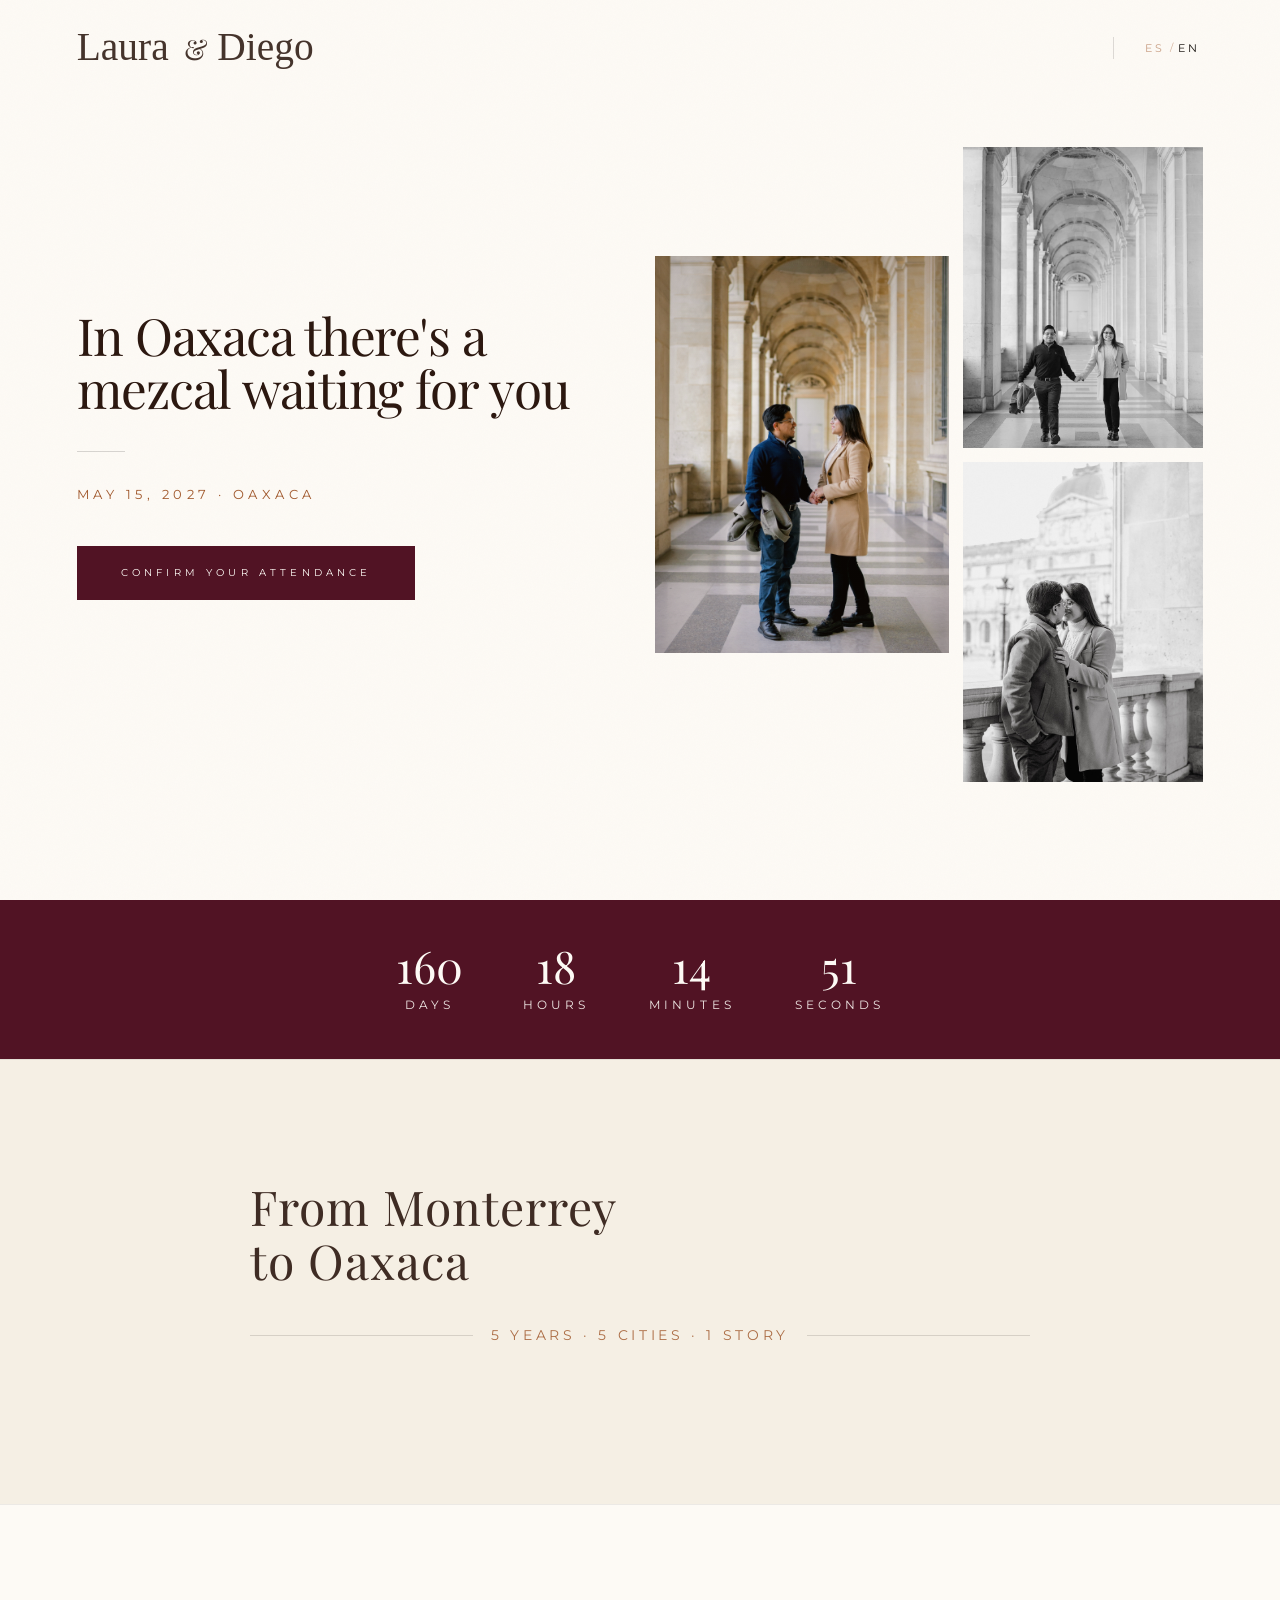
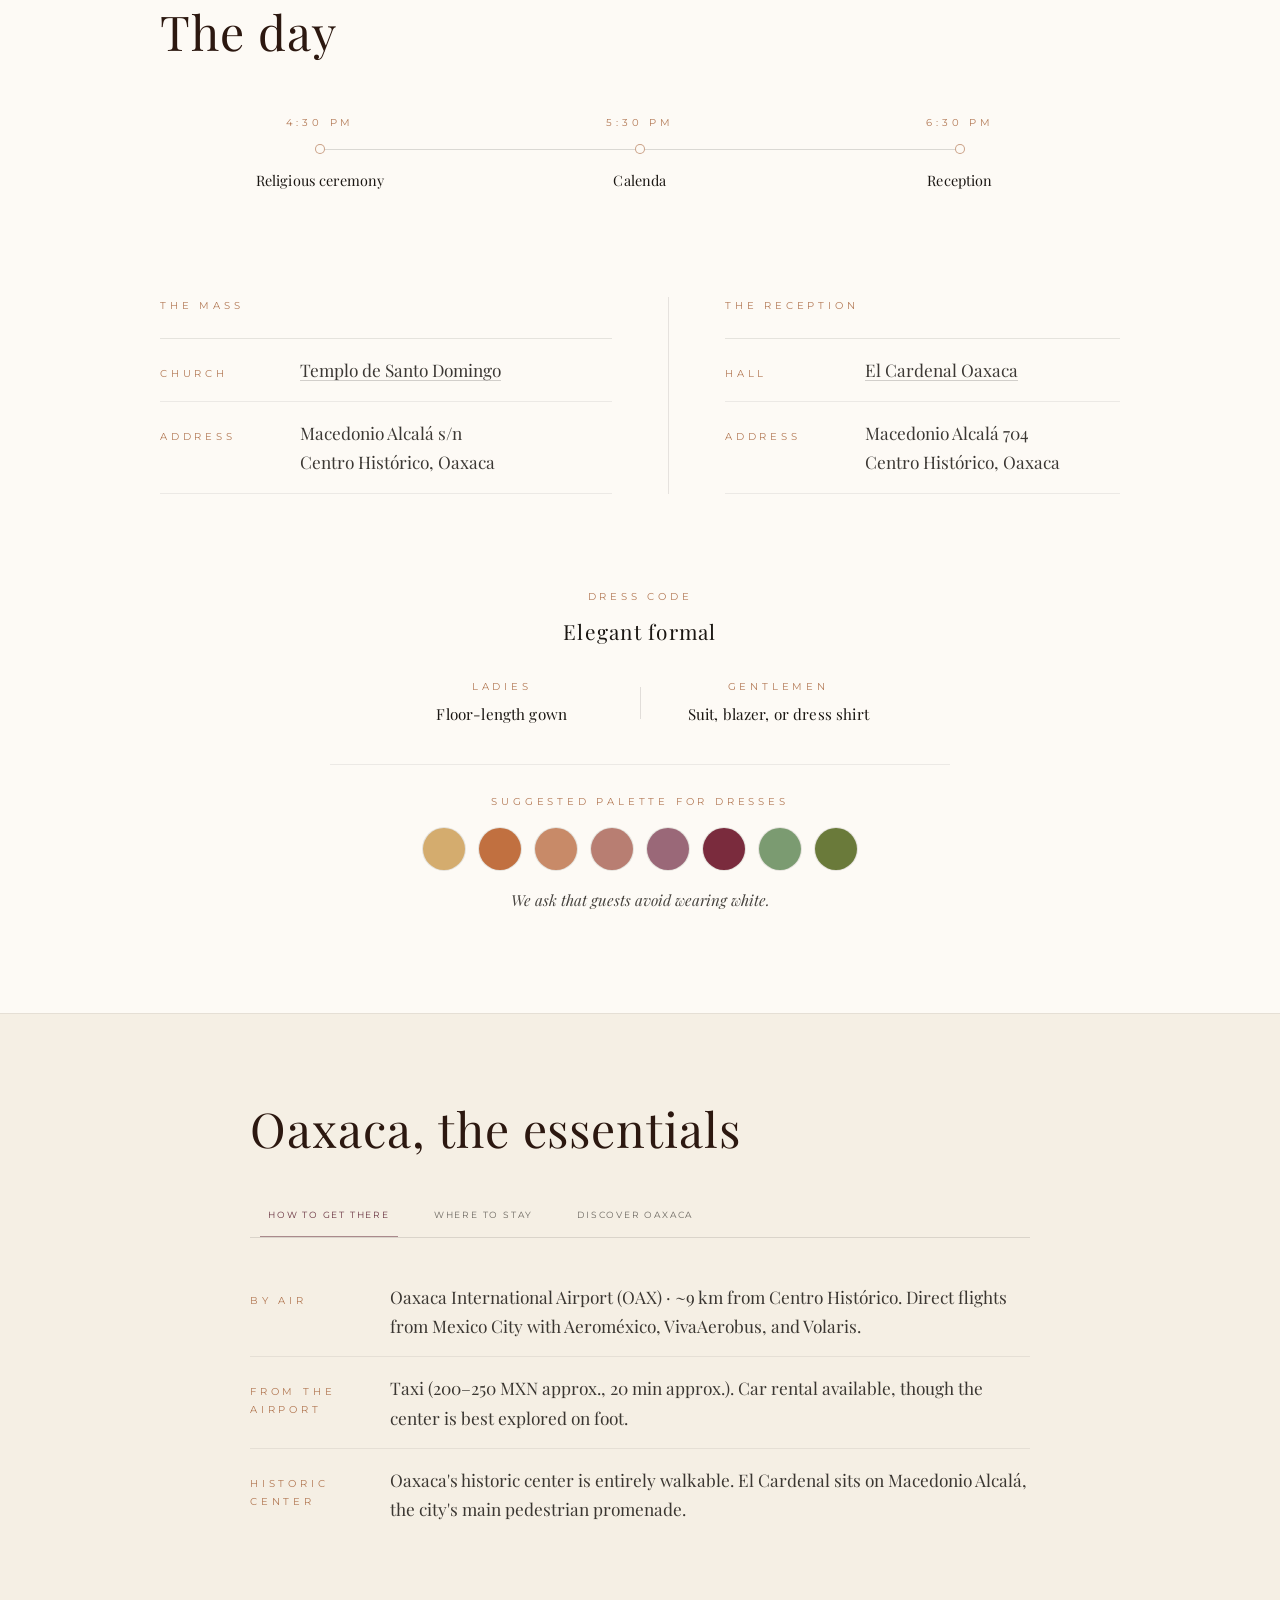
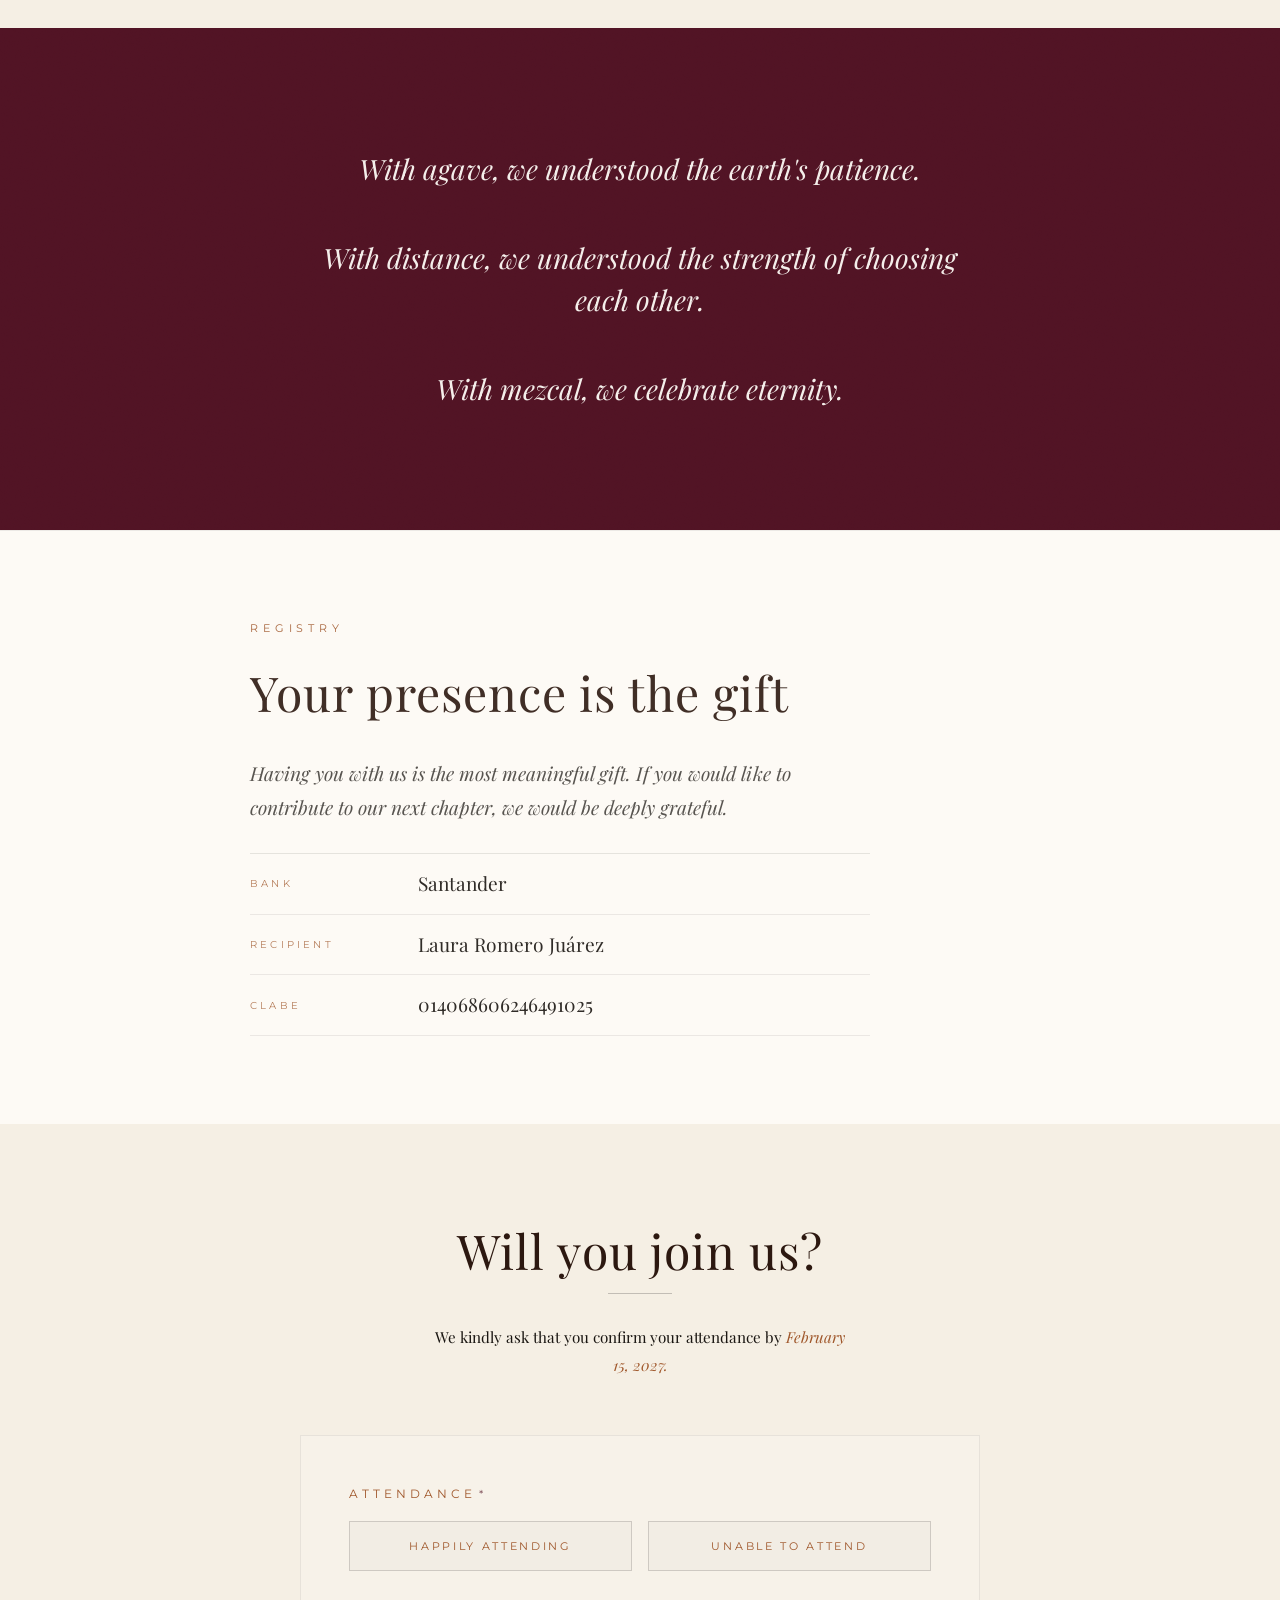
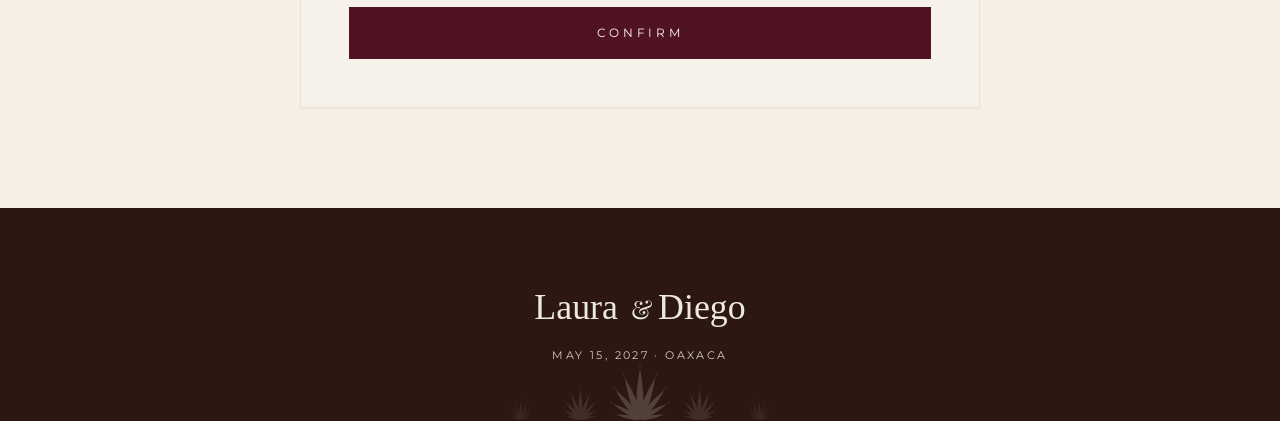
==== commit 3ccc7b80: "update" ====
--- a/index.html
+++ b/index.html
@@ -28,7 +28,7 @@
   <!-- Font preload -->
   <link rel="preload" href="fonts/PlayfairDisplay-Regular.ttf" as="font" type="font/truetype" crossorigin />
   <link rel="stylesheet" href="css/shared.css?v=2" />
-  <link rel="stylesheet" href="css/index.css?v=5" />
+  <link rel="stylesheet" href="css/index.css?v=7" />
 </head>
 
 <body>
@@ -112,7 +112,7 @@
 
         <div class="story-connector">
           <span class="story-connector-line"></span>
-          <span class="story-connector-text" data-i18n="story-connector-text">6 años · 5 ciudades · 1 historia</span>
+          <span class="story-connector-text" data-i18n="story-connector-text">5 años · 5 ciudades · 1 historia</span>
           <span class="story-connector-line"></span>
         </div>
 
@@ -226,14 +226,14 @@
 
         <!-- Tab bar (desktop only) -->
         <div class="tab-bar" role="tablist">
-          <button class="tab-btn active" role="tab" aria-selected="true" data-tab="travel" data-i18n="tab-travel">Llegar</button>
-          <button class="tab-btn" role="tab" aria-selected="false" data-tab="hotels" data-i18n="tab-hotels">Hospedarse</button>
-          <button class="tab-btn" role="tab" aria-selected="false" data-tab="explore" data-i18n="tab-explore">Explorar</button>
+          <button class="tab-btn active" role="tab" aria-selected="true" data-tab="travel" data-i18n="tab-travel">Cómo llegar</button>
+          <button class="tab-btn" role="tab" aria-selected="false" data-tab="hotels" data-i18n="tab-hotels">Hospedaje</button>
+          <button class="tab-btn" role="tab" aria-selected="false" data-tab="explore" data-i18n="tab-explore">Conoce Oaxaca</button>
         </div>
 
         <!-- Accordion item: Llegar -->
         <div class="oax-accordion" data-tab="travel">
-          <button class="oax-acc-trigger" aria-expanded="false" data-i18n="tab-travel">Llegar</button>
+          <button class="oax-acc-trigger" aria-expanded="false" data-i18n="tab-travel">Cómo llegar</button>
           <div class="tab-panel" id="tab-panel-travel" role="tabpanel" hidden>
           <div class="venue-rows">
             <div class="venue-row">
@@ -254,7 +254,7 @@
 
         <!-- Accordion item: Hospedarse -->
         <div class="oax-accordion" data-tab="hotels">
-          <button class="oax-acc-trigger" aria-expanded="false" data-i18n="tab-hotels">Hospedarse</button>
+          <button class="oax-acc-trigger" aria-expanded="false" data-i18n="tab-hotels">Hospedaje</button>
           <div class="tab-panel" id="tab-panel-hotels" role="tabpanel" hidden>
             <p class="hotel-intro" data-i18n="hotels-intro">En Oaxaca encontrarán muchas opciones de alojamiento, desde Airbnbs hasta hoteles. Les compartimos algunas recomendaciones para que encuentren el lugar perfecto para su visita.</p>
             <div class="hotel-list">
@@ -296,7 +296,7 @@
 
         <!-- Accordion item: Explorar -->
         <div class="oax-accordion" data-tab="explore">
-          <button class="oax-acc-trigger" aria-expanded="false" data-i18n="tab-explore">Explorar</button>
+          <button class="oax-acc-trigger" aria-expanded="false" data-i18n="tab-explore">Conoce Oaxaca</button>
           <div class="tab-panel" id="tab-panel-explore" role="tabpanel" hidden>
           <div class="explore-grid">
             <div class="explore-category">
@@ -359,7 +359,7 @@
         <h2 class="story-headline" data-i18n="registry-heading">Tu presencia es <em>el regalo</em></h2>
         <p class="registry-note" data-i18n="registry-body">Su compañía es el obsequio más importante para nosotros. En caso de desear colaborar para nuestra nueva etapa, les estaremos muy agradecidos.</p>
 
-        <div class="registry-details" aria-label="Detalles bancarios">
+        <div class="registry-details" aria-label="Detalles bancarios / Bank details">
           <div class="registry-detail">
             <span class="registry-detail-label" data-i18n="registry-bank-label">Banco</span>
             <span class="registry-detail-value">Santander</span>
--- a/css/index.css
+++ b/css/index.css
@@ -871,11 +871,11 @@
     .story-connector-text {
       font-family: var(--font-sans);
       font-weight: 400;
-      font-size: 10px;
-      letter-spacing: 0.38em;
-      text-transform: uppercase;
-      color: var(--sienna);
-      opacity: 0.78;
+      font-size: clamp(11px, 2.9vw, 14px);
+      letter-spacing: 0.26em;
+      text-transform: uppercase;
+      color: var(--sienna);
+      opacity: 0.85;
       white-space: nowrap;
     }
 
@@ -1210,9 +1210,9 @@
 
     .venue-attire-note {
       font-family: var(--font-display);
-      font-size: 0.78rem;
+      font-size: 0.95rem;
       font-style: italic;
-      opacity: 0.50;
+      opacity: 0.80;
       color: var(--ink);
       line-height: 1.6;
     }
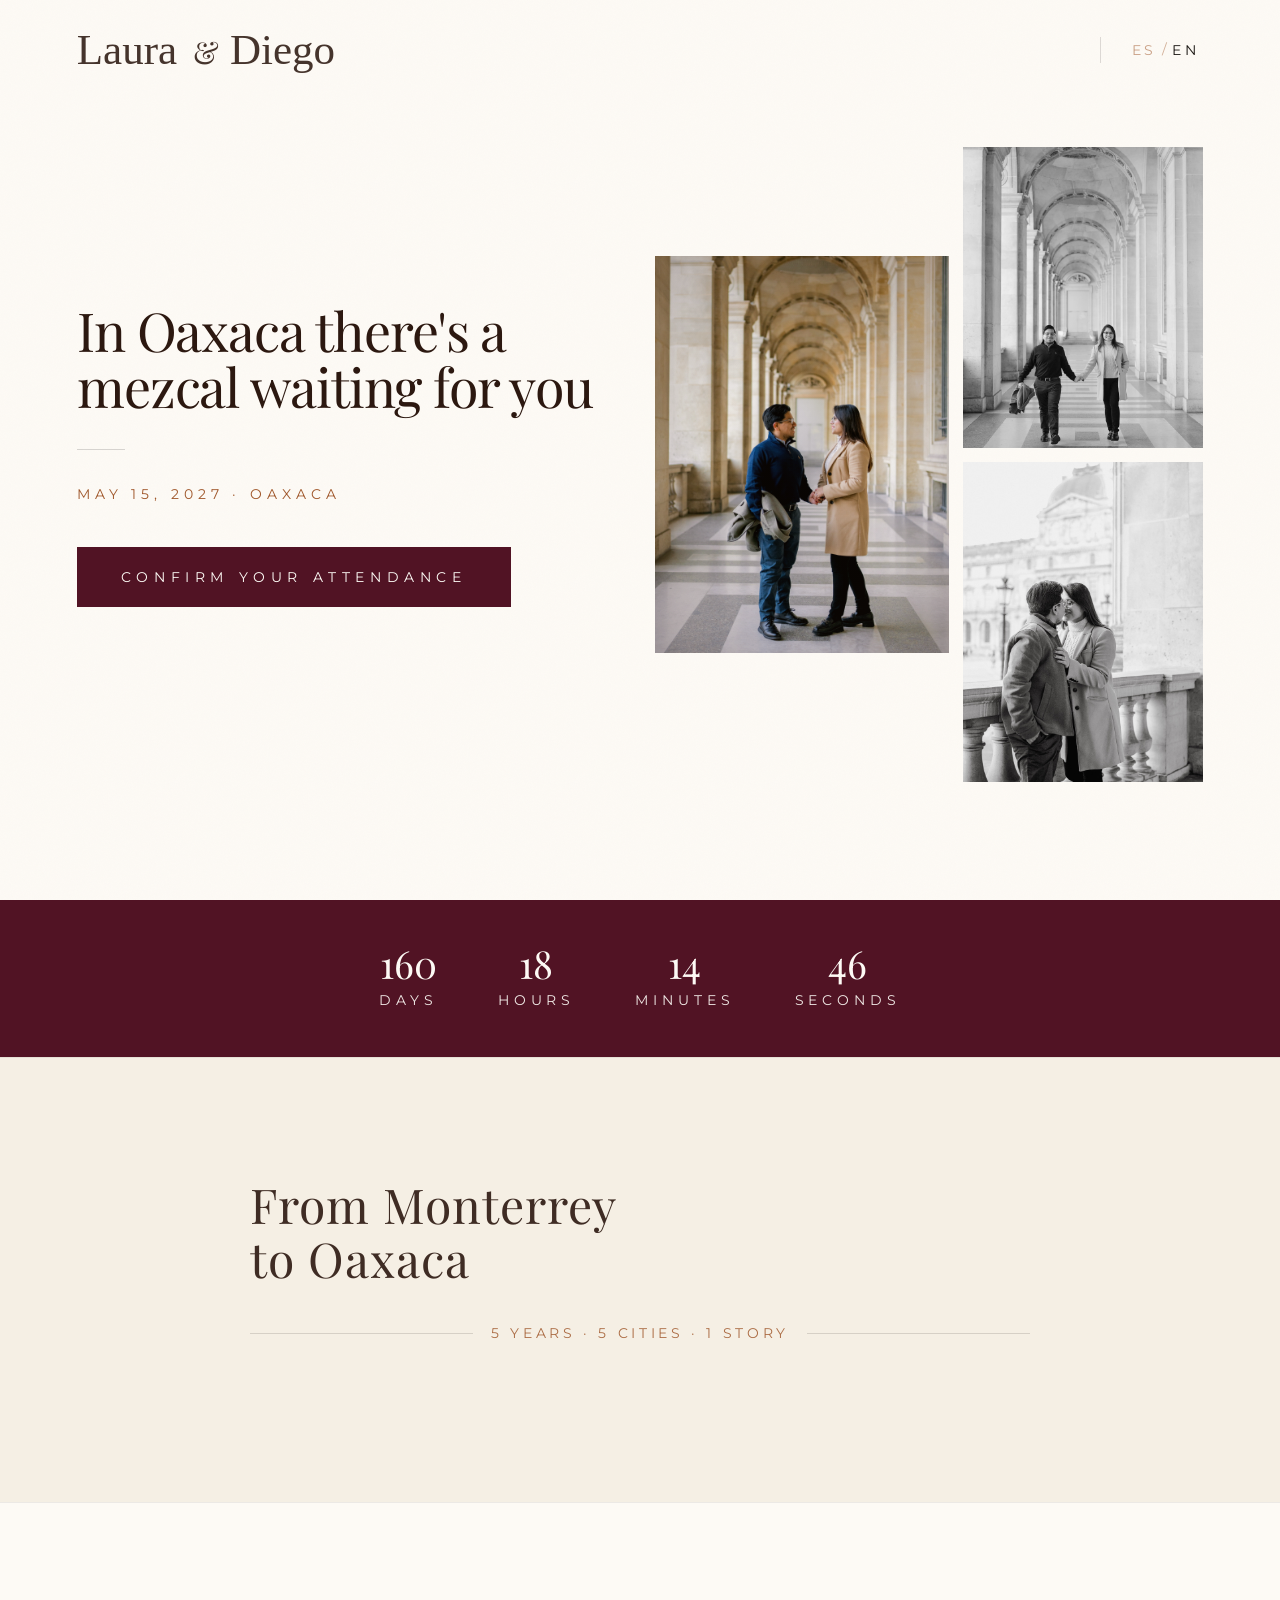
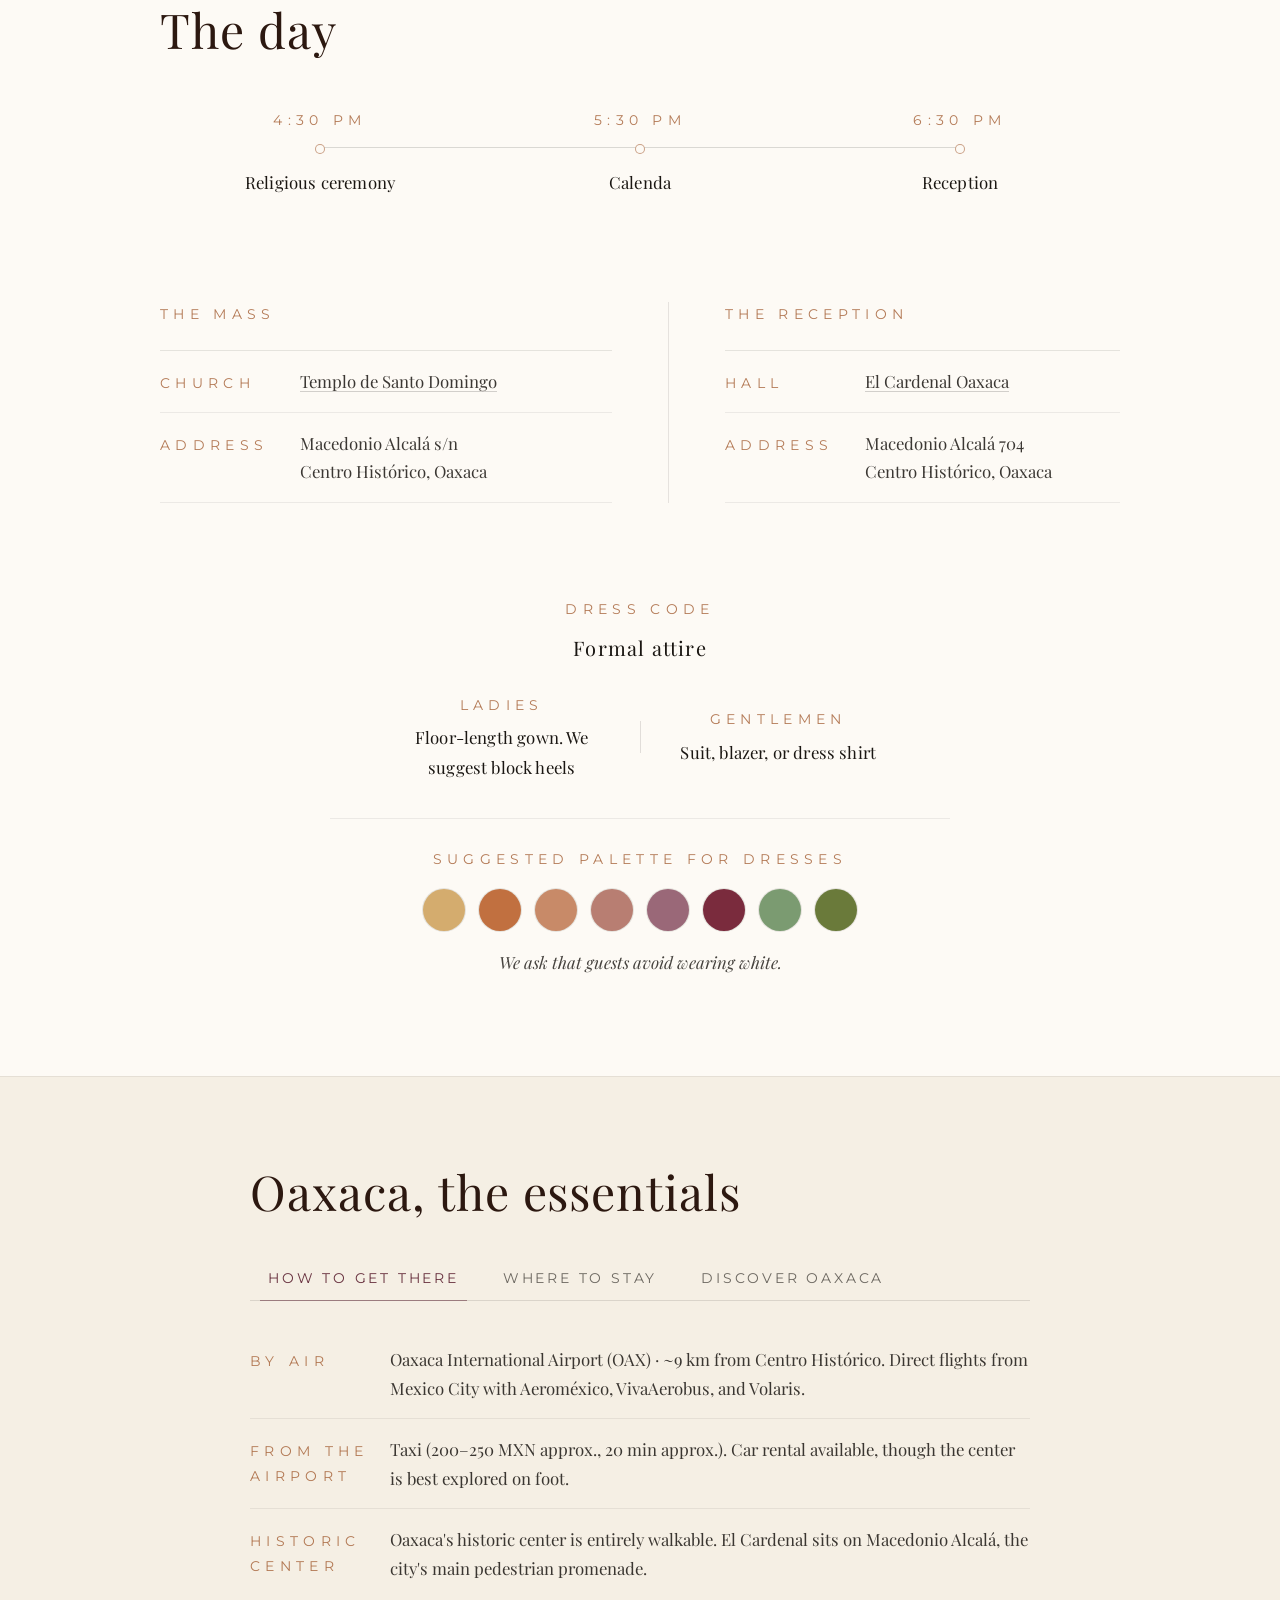
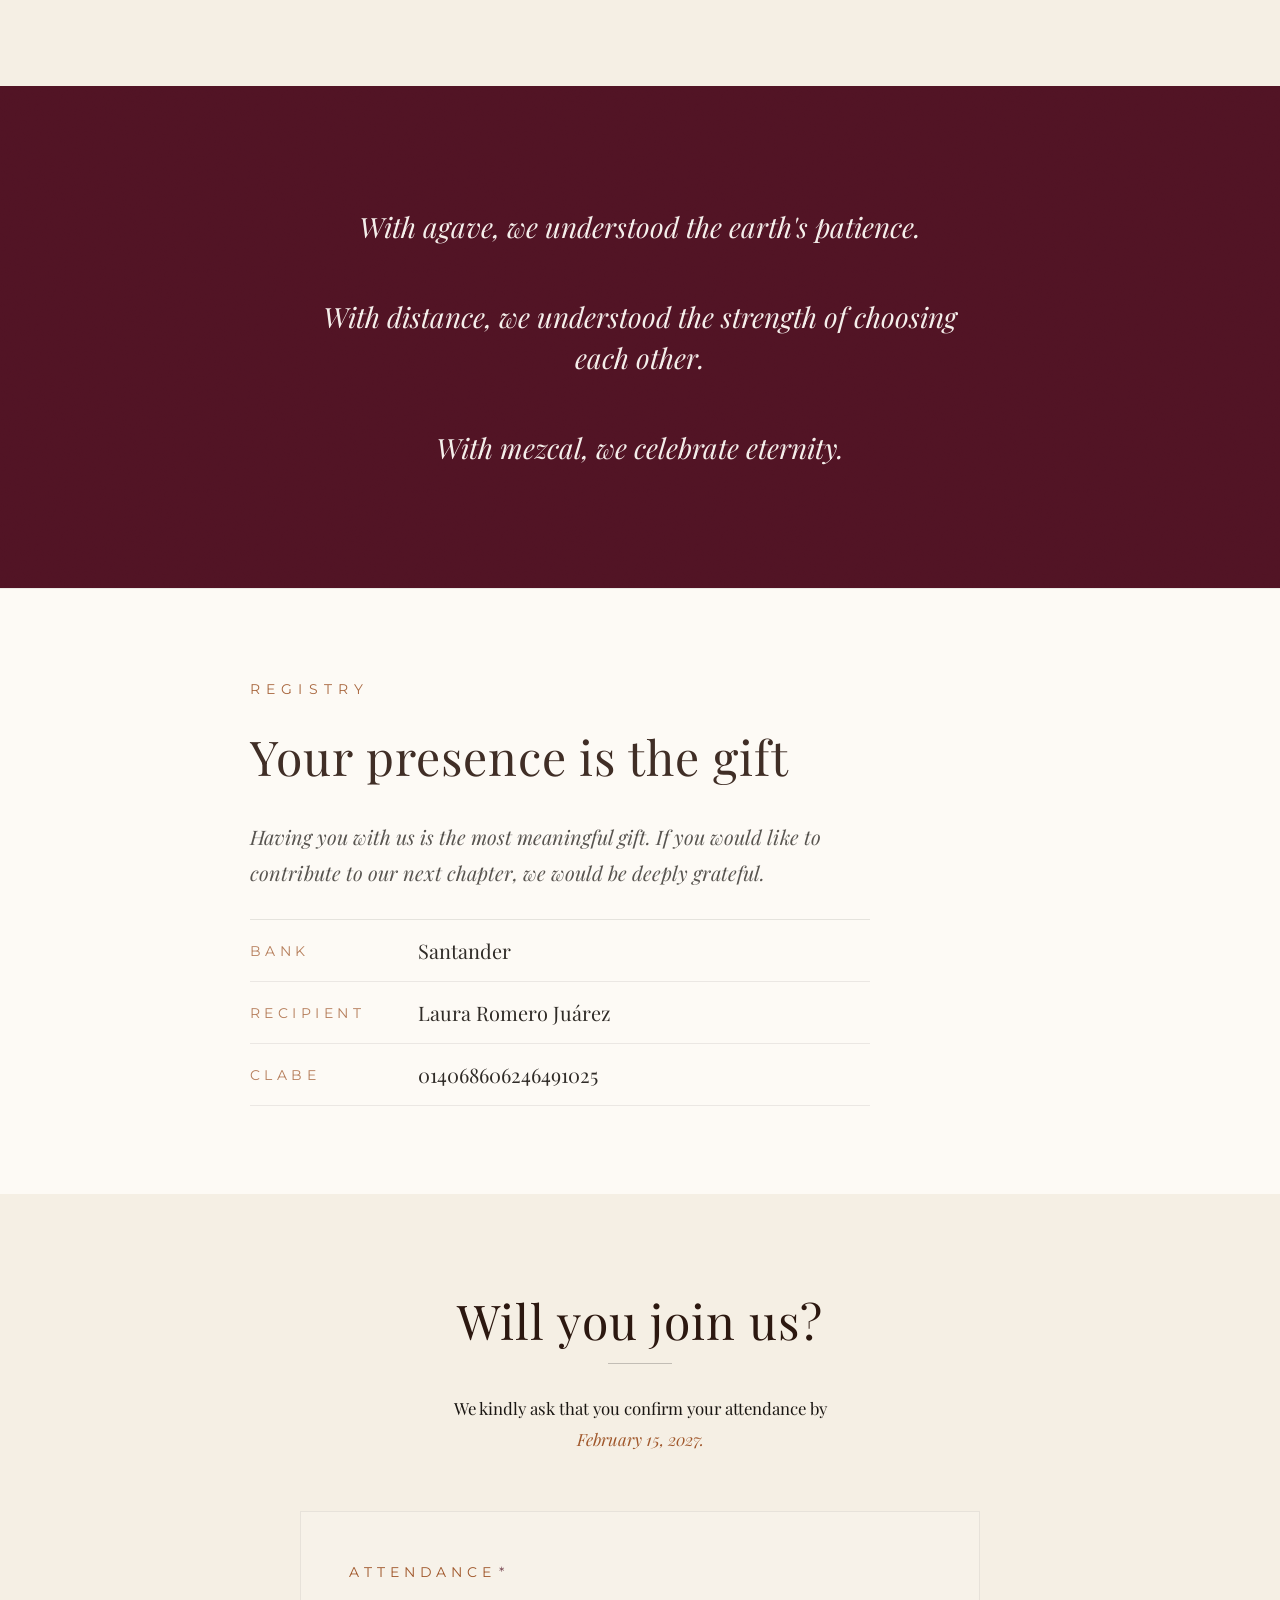
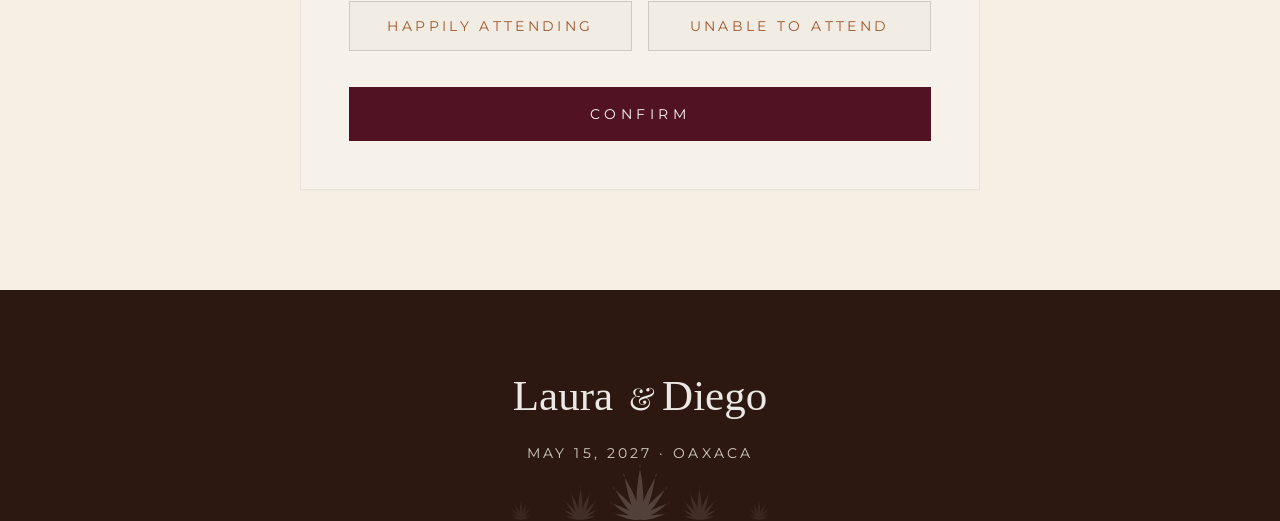
==== commit 3d7d93b1: "updates" ====
--- a/index.html
+++ b/index.html
@@ -28,7 +28,7 @@
   <!-- Font preload -->
   <link rel="preload" href="fonts/PlayfairDisplay-Regular.ttf" as="font" type="font/truetype" crossorigin />
   <link rel="stylesheet" href="css/shared.css?v=2" />
-  <link rel="stylesheet" href="css/index.css?v=7" />
+  <link rel="stylesheet" href="css/index.css?v=10" />
 </head>
 
 <body>
@@ -191,7 +191,7 @@
           <div class="venue-attire-details">
             <div class="venue-attire-group">
               <span class="venue-attire-group-key" data-i18n="attire-women-label">Ellas</span>
-              <span class="venue-attire-group-desc" data-i18n="attire-women-desc">Vestido largo</span>
+              <span class="venue-attire-group-desc" data-i18n="attire-women-desc">Vestido largo. Sugerimos el uso de tacón grueso</span>
             </div>
             <div class="venue-attire-divider"></div>
             <div class="venue-attire-group">
--- a/css/index.css
+++ b/css/index.css
@@ -45,7 +45,7 @@
 
     .preloader-monogram {
       font-family: var(--font-display);
-      font-size: clamp(2.8rem, 7vw, 4.6rem);
+      font-size: var(--fs-hero);
       font-weight: 300;
       letter-spacing: 0.12em;
       text-transform: uppercase;
@@ -57,7 +57,7 @@
 
     .preloader-date {
       font-family: var(--font-sans);
-      font-size: 0.72rem;
+      font-size: var(--fs-label);
       font-weight: 400;
       letter-spacing: 0.35em;
       text-transform: uppercase;
@@ -109,6 +109,13 @@
     }
 
     :root {
+      --fs-label: clamp(11px, 2.9vw, 14px);
+      --fs-body: 1.05rem;
+      --fs-lead: clamp(1.1rem, 2vw, 1.25rem);
+      --fs-quote: clamp(1.25rem, 3.5vw, 1.75rem);
+      --fs-h2: clamp(2rem, 4vw, 3rem);
+      --fs-display: clamp(1.6rem, 3.5vw, 2.4rem);
+      --fs-hero: clamp(2.2rem, 4.2vw, 3.5rem);
       --cream: #FDFAF5;
       --cream2: #F5EFE4;
 
@@ -163,7 +170,7 @@
     /* ── Utility ── */
     .label {
       font-family: var(--font-sans);
-      font-size: .72rem;
+      font-size: var(--fs-label);
       font-weight: 400;
       letter-spacing: .35em;
       text-transform: uppercase;
@@ -172,7 +179,7 @@
 
     .body-text {
       font-family: var(--font-display);
-      font-size: .95rem;
+      font-size: var(--fs-body);
       font-weight: 400;
       line-height: 1.85;
       color: var(--ink);
@@ -217,7 +224,7 @@
     }
 
     .heading-serif {
-      font-size: clamp(2rem, 4vw, 3rem);
+      font-size: var(--fs-h2);
       font-weight: 400;
       letter-spacing: .02em;
     }
@@ -232,7 +239,7 @@
       background: var(--bordeaux);
       color: var(--cream);
       font-family: var(--font-sans);
-      font-size: .75rem;
+      font-size: var(--fs-label);
       font-weight: 400;
       letter-spacing: .1em;
       text-decoration: none;
@@ -310,7 +317,7 @@
 
     .nav-logo {
       font-family: var(--font-display);
-      font-size: clamp(1.4rem, 3vw, 2.2rem);
+      font-size: var(--fs-display);
       letter-spacing: 0.14em;
       text-transform: uppercase;
       color: var(--chocolate);
@@ -345,7 +352,7 @@
 
     .nav-links a {
       font-family: var(--font-sans);
-      font-size: .68rem;
+      font-size: var(--fs-label);
       font-weight: 400;
       letter-spacing: .35em;
       text-transform: uppercase;
@@ -373,7 +380,7 @@
       border: none;
       cursor: pointer;
       font-family: var(--font-sans);
-      font-size: .68rem;
+      font-size: var(--fs-label);
       font-weight: 400;
       letter-spacing: .35em;
       text-transform: uppercase;
@@ -384,7 +391,7 @@
 
     .nav-more-btn::after {
       content: ' ↓';
-      font-size: .55rem;
+      font-size: var(--fs-label);
       letter-spacing: 0;
       opacity: 0.6;
     }
@@ -420,7 +427,7 @@
       display: block;
       padding: 10px 20px;
       font-family: var(--font-sans);
-      font-size: .65rem;
+      font-size: var(--fs-label);
       font-weight: 400;
       letter-spacing: .30em;
       text-transform: uppercase;
@@ -479,7 +486,7 @@
       display: block;
       padding: 12px 0;
       font-family: var(--font-sans);
-      font-size: .75rem;
+      font-size: var(--fs-label);
       font-weight: 400;
       letter-spacing: .35em;
       text-transform: uppercase;
@@ -555,7 +562,7 @@
     }
 
     .hero-text h1 {
-      font-size: clamp(2.4rem, 7vw, 4.1rem);
+      font-size: var(--fs-hero);
       line-height: 1.06;
       margin: 0 0 2.2rem 0;
       text-align: center;
@@ -579,7 +586,7 @@
 
     .hero-info {
       font-family: var(--font-sans);
-      font-size: 0.8rem;
+      font-size: var(--fs-label);
       font-weight: 400;
       letter-spacing: 0.35em;
       text-transform: uppercase;
@@ -591,7 +598,7 @@
     .hero-text .hero-cta {
       display: block;
       font-family: var(--font-sans);
-      font-size: .72rem;
+      font-size: var(--fs-label);
       letter-spacing: 0.4em;
       text-transform: uppercase;
       color: var(--cream);
@@ -696,7 +703,7 @@
 
     .countdown-value {
       font-family: var(--font-display);
-      font-size: clamp(1.6rem, 7vw, 2.2rem);
+      font-size: var(--fs-display);
       font-weight: 300;
       color: var(--cream);
       font-variant-numeric: tabular-nums;
@@ -705,7 +712,7 @@
 
     .countdown-label {
       font-family: var(--font-sans);
-      font-size: .72rem;
+      font-size: var(--fs-label);
       font-weight: 400;
       letter-spacing: .25em;
       text-transform: uppercase;
@@ -722,10 +729,10 @@
       .hide-mobile { display: block; }
       .countdown-bar { display: flex; }
       .hero-text { padding: 3.5rem var(--page-x) 5rem; }
-      .hero-text h1 { font-size: clamp(2.2rem, 6vw, 3rem); }
-      .hero-text .hero-cta { width: auto; max-width: 280px; padding: 18px 44px; font-size: 0.65rem; }
+      .hero-text h1 { font-size: var(--fs-hero); }
+      .hero-text .hero-cta { width: auto; max-width: 280px; padding: 18px 44px; font-size: var(--fs-label); }
       .countdown { gap: clamp(28px, 5vw, 60px); }
-      .countdown-value { font-size: clamp(1.8rem, 4vw, 2.8rem); }
+      .countdown-value { font-size: var(--fs-display); }
       .countdown-label { letter-spacing: .35em; }
     }
 
@@ -751,7 +758,7 @@
 
       .hero-text h1 {
         text-align: left;
-        font-size: clamp(2.6rem, 4vw, 4.25rem);
+        font-size: var(--fs-hero);
         line-height: 1.04;
         letter-spacing: -0.02em;
       }
@@ -835,7 +842,7 @@
     .story-label {
       font-family: var(--font-sans);
       font-weight: 400;
-      font-size: 11px;
+      font-size: var(--fs-label);
       letter-spacing: 0.44em;
       text-transform: uppercase;
       color: var(--sienna);
@@ -880,7 +887,7 @@
     }
 
     .story-headline {
-      font-size: clamp(2rem, 4vw, 3rem);
+      font-size: var(--fs-h2);
       line-height: 1.12;
       opacity: 0.90;
       margin-bottom: clamp(24px, 3vw, 36px);
@@ -904,7 +911,7 @@
     .story-milestone-num {
       font-family: var(--font-sans);
       font-weight: 400;
-      font-size: 11px;
+      font-size: var(--fs-label);
       letter-spacing: 0.12em;
       color: var(--sienna);
       opacity: 0.70;
@@ -917,7 +924,7 @@
 
     .story-milestone-city {
       font-family: var(--font-display);
-      font-size: clamp(1rem, 2vw, 1.2rem);
+      font-size: var(--fs-lead);
       font-weight: 400;
       color: var(--ink);
       opacity: 0.88;
@@ -928,7 +935,7 @@
     .story-milestone-event {
       font-family: var(--font-display);
       font-style: italic;
-      font-size: 0.8rem;
+      font-size: var(--fs-label);
       color: var(--bordeaux);
       opacity: 0.88;
       display: block;
@@ -946,7 +953,7 @@
     .story-sub-label {
       font-family: var(--font-sans);
       font-weight: 400;
-      font-size: 11px;
+      font-size: var(--fs-label);
       letter-spacing: 0.40em;
       text-transform: uppercase;
       color: var(--sienna);
@@ -964,7 +971,7 @@
 
     .story-home-item {
       font-family: var(--font-display);
-      font-size: clamp(0.95rem, 1.8vw, 1.1rem);
+      font-size: var(--fs-body);
       font-style: italic;
       color: var(--ink);
       opacity: 0.70;
@@ -1024,7 +1031,7 @@
     .venue-col-label {
       display: block;
       font-family: var(--font-sans);
-      font-size: 10px;
+      font-size: var(--fs-label);
       letter-spacing: 0.38em;
       text-transform: uppercase;
       color: var(--sienna);
@@ -1097,7 +1104,7 @@
 
     .venue-attire-label {
       font-family: var(--font-sans);
-      font-size: 10px;
+      font-size: var(--fs-label);
       letter-spacing: 0.38em;
       text-transform: uppercase;
       color: var(--sienna);
@@ -1106,7 +1113,7 @@
 
     .venue-attire-val {
       font-family: var(--font-display);
-      font-size: clamp(1.05rem, 2.2vw, 1.3rem);
+      font-size: var(--fs-lead);
       font-weight: 300;
       letter-spacing: 0.06em;
       color: var(--ink);
@@ -1141,7 +1148,7 @@
 
     .venue-attire-group-key {
       font-family: var(--font-sans);
-      font-size: 10px;
+      font-size: var(--fs-label);
       letter-spacing: 0.38em;
       text-transform: uppercase;
       color: var(--sienna);
@@ -1150,7 +1157,7 @@
 
     .venue-attire-group-desc {
       font-family: var(--font-display);
-      font-size: 0.95rem;
+      font-size: var(--fs-body);
       color: var(--ink);
       letter-spacing: 0.01em;
     }
@@ -1170,7 +1177,7 @@
 
     .venue-attire-palette-label {
       font-family: var(--font-sans);
-      font-size: 10px;
+      font-size: var(--fs-label);
       letter-spacing: 0.38em;
       text-transform: uppercase;
       color: var(--sienna);
@@ -1201,7 +1208,7 @@
 
     .swatch-name {
       font-family: var(--font-sans);
-      font-size: 8px;
+      font-size: var(--fs-label);
       letter-spacing: 0.18em;
       text-transform: uppercase;
       color: var(--ink);
@@ -1210,7 +1217,7 @@
 
     .venue-attire-note {
       font-family: var(--font-display);
-      font-size: 0.95rem;
+      font-size: var(--fs-body);
       font-style: italic;
       opacity: 0.80;
       color: var(--ink);
@@ -1274,7 +1281,7 @@
       }
 
       .swatch-name {
-        font-size: 9px;
+        font-size: var(--fs-label);
       }
     }
 
@@ -1315,7 +1322,7 @@
 
     .prog-time {
       font-family: var(--font-sans);
-      font-size: 10px;
+      font-size: var(--fs-label);
       letter-spacing: 0.38em;
       text-transform: uppercase;
       color: var(--sienna);
@@ -1347,14 +1354,14 @@
 
     .prog-name {
       font-family: var(--font-display);
-      font-size: 0.9rem;
+      font-size: var(--fs-body);
       letter-spacing: 0.01em;
       color: var(--ink);
     }
 
     .prog-note {
       font-family: var(--font-display);
-      font-size: 0.75rem;
+      font-size: var(--fs-label);
       font-style: italic;
       opacity: 0.50;
       color: var(--ink);
@@ -1449,7 +1456,7 @@
       display: inline;
       margin-left: 0;
       font-family: var(--font-sans);
-      font-size: .68rem;
+      font-size: var(--fs-label);
       font-weight: 400;
       letter-spacing: .22em;
       text-transform: uppercase;
@@ -1490,7 +1497,7 @@
     .venue-row-key {
       font-family: var(--font-sans);
       font-weight: 400;
-      font-size: 10px;
+      font-size: var(--fs-label);
       letter-spacing: 0.38em;
       text-transform: uppercase;
       color: var(--sienna);
@@ -1500,7 +1507,7 @@
 
     .venue-row-val {
       font-family: var(--font-display);
-      font-size: clamp(0.95rem, 1.6vw, 1.08rem);
+      font-size: var(--fs-body);
       line-height: 1.7;
       color: var(--ink);
       opacity: 0.85;
@@ -1553,7 +1560,7 @@
     .info-note {
       font-family: var(--font-display);
       font-style: italic;
-      font-size: 0.88rem;
+      font-size: var(--fs-body);
       color: var(--ink);
       opacity: 0.65;
       margin-top: 32px;
@@ -1586,7 +1593,7 @@
       border: none;
       padding: 18px 0;
       font-family: var(--font-sans);
-      font-size: 10px;
+      font-size: var(--fs-label);
       font-weight: 400;
       letter-spacing: 0.20em;
       text-transform: uppercase;
@@ -1598,7 +1605,7 @@
 
     .oax-acc-trigger::after {
       content: '+';
-      font-size: 1.1rem;
+      font-size: var(--fs-body);
       font-weight: 300;
       letter-spacing: 0;
       opacity: 0.55;
@@ -1650,7 +1657,7 @@
         padding: 12px 14px 13px;
       font-family: var(--font-sans);
       font-weight: 400;
-      font-size: 9px;
+      font-size: var(--fs-label);
         letter-spacing: 0.20em;
       text-transform: uppercase;
         color: rgba(26,22,18,0.62);
@@ -1702,7 +1709,7 @@
       margin: 0 0 28px;
       font-family: var(--font-display);
       font-style: italic;
-      font-size: 1rem;
+      font-size: var(--fs-body);
       line-height: 1.7;
       color: var(--ink);
       opacity: 0.72;
@@ -1718,7 +1725,7 @@
     .hotel-tier {
       font-family: var(--font-sans);
       font-weight: 400;
-      font-size: 10px;
+      font-size: var(--fs-label);
       letter-spacing: 0.36em;
       text-transform: uppercase;
       color: var(--sienna);
@@ -1729,7 +1736,7 @@
 
     .hotel-name {
       font-family: var(--font-display);
-      font-size: clamp(1rem, 1.8vw, 1.2rem);
+      font-size: var(--fs-lead);
       color: var(--ink);
       opacity: 0.88;
       display: block;
@@ -1748,7 +1755,7 @@
 
     .hotel-meta {
       font-family: var(--font-display);
-      font-size: 0.96rem;
+      font-size: var(--fs-body);
       letter-spacing: 0;
       color: var(--ink);
       opacity: 0.78;
@@ -1778,7 +1785,7 @@
 
     .explore-item-name {
       font-family: var(--font-display);
-      font-size: 1rem;
+      font-size: var(--fs-body);
       color: var(--ink);
       opacity: 0.85;
     }
@@ -1799,7 +1806,7 @@
     .explore-item-note {
       font-family: var(--font-display);
       font-style: normal;
-      font-size: 0.95rem;
+      font-size: var(--fs-body);
       color: var(--ink);
       opacity: 0.78;
       line-height: 1.6;
@@ -1809,7 +1816,7 @@
     .registry-note {
       font-family: var(--font-display);
       font-style: italic;
-      font-size: clamp(1rem, 2vw, 1.2rem);
+      font-size: var(--fs-lead);
       line-height: 1.8;
       color: var(--ink);
       opacity: 0.72;
@@ -1834,7 +1841,7 @@
 
     .registry-detail-label {
       font-family: var(--font-sans);
-      font-size: 10px;
+      font-size: var(--fs-label);
       font-weight: 400;
       letter-spacing: 0.32em;
       text-transform: uppercase;
@@ -1845,7 +1852,7 @@
 
     .registry-detail-value {
       font-family: var(--font-display);
-      font-size: clamp(1rem, 2vw, 1.2rem);
+      font-size: var(--fs-lead);
       color: var(--ink);
       text-align: left;
       line-height: 1.45;
@@ -1908,7 +1915,7 @@
       border-bottom: 1px solid rgba(42, 42, 42, .18);
       padding: 12px 0;
       font-family: var(--font-display);
-      font-size: 1.1rem;
+      font-size: var(--fs-lead);
       color: var(--ink);
       outline: none;
       transition: border-color .3s;
@@ -1917,7 +1924,7 @@
     .form-input::placeholder {
       font-family: var(--font-sans);
       font-weight: 300;
-      font-size: .72rem;
+      font-size: var(--fs-label);
       letter-spacing: .28em;
       text-transform: uppercase;
       color: var(--sienna);
@@ -1981,7 +1988,7 @@
       border: 1px solid rgba(42, 42, 42, .18);
       border-radius: 0;
       font-family: var(--font-sans);
-      font-size: .7rem;
+      font-size: var(--fs-label);
       font-weight: 400;
       letter-spacing: .24em;
       text-transform: uppercase;
@@ -2024,7 +2031,7 @@
       border-radius: 0;
       cursor: pointer;
       font-family: var(--font-sans);
-      font-size: .72rem;
+      font-size: var(--fs-label);
       font-weight: 400;
       letter-spacing: .32em;
       text-transform: uppercase;
@@ -2049,7 +2056,7 @@
       margin-bottom: 24px;
       padding: 16px 20px;
       font-family: var(--font-sans);
-      font-size: .75rem;
+      font-size: var(--fs-label);
       letter-spacing: .06em;
       line-height: 1.6;
       text-align: center;
@@ -2071,7 +2078,7 @@
     /* Inline field validation */
     .field-error {
       font-family: var(--font-sans);
-      font-size: 0.72rem;
+      font-size: var(--fs-label);
       letter-spacing: 0.04em;
       color: var(--sienna);
       margin-top: 6px;
@@ -2109,7 +2116,7 @@
 
     .rsvp-success-card__title {
       font-family: var(--font-display);
-      font-size: clamp(1.3rem, 3.5vw, 1.75rem);
+      font-size: var(--fs-quote);
       font-weight: 400;
       color: var(--bordeaux);
       line-height: 1.35;
@@ -2119,7 +2126,7 @@
     .rsvp-success-card__body {
       font-family: var(--font-display);
       font-style: italic;
-      font-size: 0.95rem;
+      font-size: var(--fs-body);
       color: var(--ink);
       opacity: 0.6;
       margin: 0;
@@ -2128,7 +2135,7 @@
     .req {
       color: var(--bordeaux);
       margin-left: 3px;
-      font-size: .7rem;
+      font-size: var(--fs-label);
       opacity: 0.75;
     }
 
@@ -2136,7 +2143,7 @@
       content: '*';
       color: var(--bordeaux);
       margin-left: 3px;
-      font-size: .7rem;
+      font-size: var(--fs-label);
       opacity: 0.75;
     }
 
@@ -2170,7 +2177,7 @@
       align-items: center;
       margin-left: 12px;
       font-family: var(--font-sans);
-      font-size: .74rem;
+      font-size: var(--fs-label);
       font-weight: 400;
       letter-spacing: .18em;
       text-transform: uppercase;
@@ -2229,7 +2236,7 @@
     .guest-option--empty {
       display: block;
       color: var(--sienna);
-      font-size: .8rem;
+      font-size: var(--fs-label);
       letter-spacing: .05em;
       text-transform: uppercase;
     }
@@ -2263,7 +2270,7 @@
       display: inline-flex;
       align-items: center;
       font-family: var(--font-sans);
-      font-size: .74rem;
+      font-size: var(--fs-label);
       font-weight: 400;
       letter-spacing: .18em;
       text-transform: uppercase;
@@ -2324,7 +2331,7 @@
 
     .additional-guest-label {
       font-family: var(--font-sans);
-      font-size: .68rem;
+      font-size: var(--fs-label);
       letter-spacing: .14em;
       text-transform: uppercase;
       color: var(--sienna);
@@ -2359,7 +2366,7 @@
     }
     .phrase-section-label {
       font-family: var(--font-sans); font-weight: 300;
-      font-size: 11px; letter-spacing: 0.42em; text-transform: uppercase;
+      font-size: var(--fs-label); letter-spacing: 0.42em; text-transform: uppercase;
       color: var(--blush); opacity: 0.85;
       display: block; margin-bottom: 48px;
       position: relative; z-index: 1;
@@ -2367,7 +2374,7 @@
     .phrase-section-line {
       font-family: var(--font-display);
       font-style: italic; font-weight: 400;
-      font-size: clamp(20px, 4vw, 28px); line-height: 1.48;
+      font-size: var(--fs-quote); line-height: 1.48;
       color: var(--cream); opacity: 0.95; display: block;
       padding: 24px 0;
       position: relative; z-index: 1;
@@ -2390,7 +2397,7 @@
 
     .footer h2 {
       font-family: var(--font-display);
-      font-size: clamp(1.4rem, 2.8vw, 2rem);
+      font-size: var(--fs-display);
       letter-spacing: .04em;
       font-weight: 400;
       text-transform: uppercase;
@@ -2400,7 +2407,7 @@
 
     .footer .sub {
       font-family: var(--font-sans);
-      font-size: 0.68rem;
+      font-size: var(--fs-label);
       font-weight: 400;
       letter-spacing: 0.22em;
       text-transform: uppercase;
@@ -2416,7 +2423,7 @@
 
     .footer .quote {
       font-family: var(--font-display);
-      font-size: 1rem;
+      font-size: var(--fs-body);
       font-weight: 400;
       font-style: italic;
       line-height: 1.7;
@@ -2427,14 +2434,14 @@
     }
 
     .footer .hashtag {
-      font-size: .72rem;
+      font-size: var(--fs-label);
       letter-spacing: .22em;
       opacity: .28;
       margin-bottom: 28px;
     }
 
     .footer .made {
-      font-size: .68rem;
+      font-size: var(--fs-label);
       font-weight: 300;
       letter-spacing: .20em;
       opacity: .58;
@@ -2485,7 +2492,7 @@
       border: none;
       cursor: pointer;
       font-family: var(--font-sans);
-      font-size: .68rem;
+      font-size: var(--fs-label);
       font-weight: 400;
       letter-spacing: .28em;
       text-transform: uppercase;
@@ -2501,7 +2508,7 @@
     .lang-opt:hover { opacity: 0.85; }
     .lang-sep {
       font-family: var(--font-sans);
-      font-size: .65rem;
+      font-size: var(--fs-label);
       color: var(--sienna);
       opacity: 0.45;
       pointer-events: none;
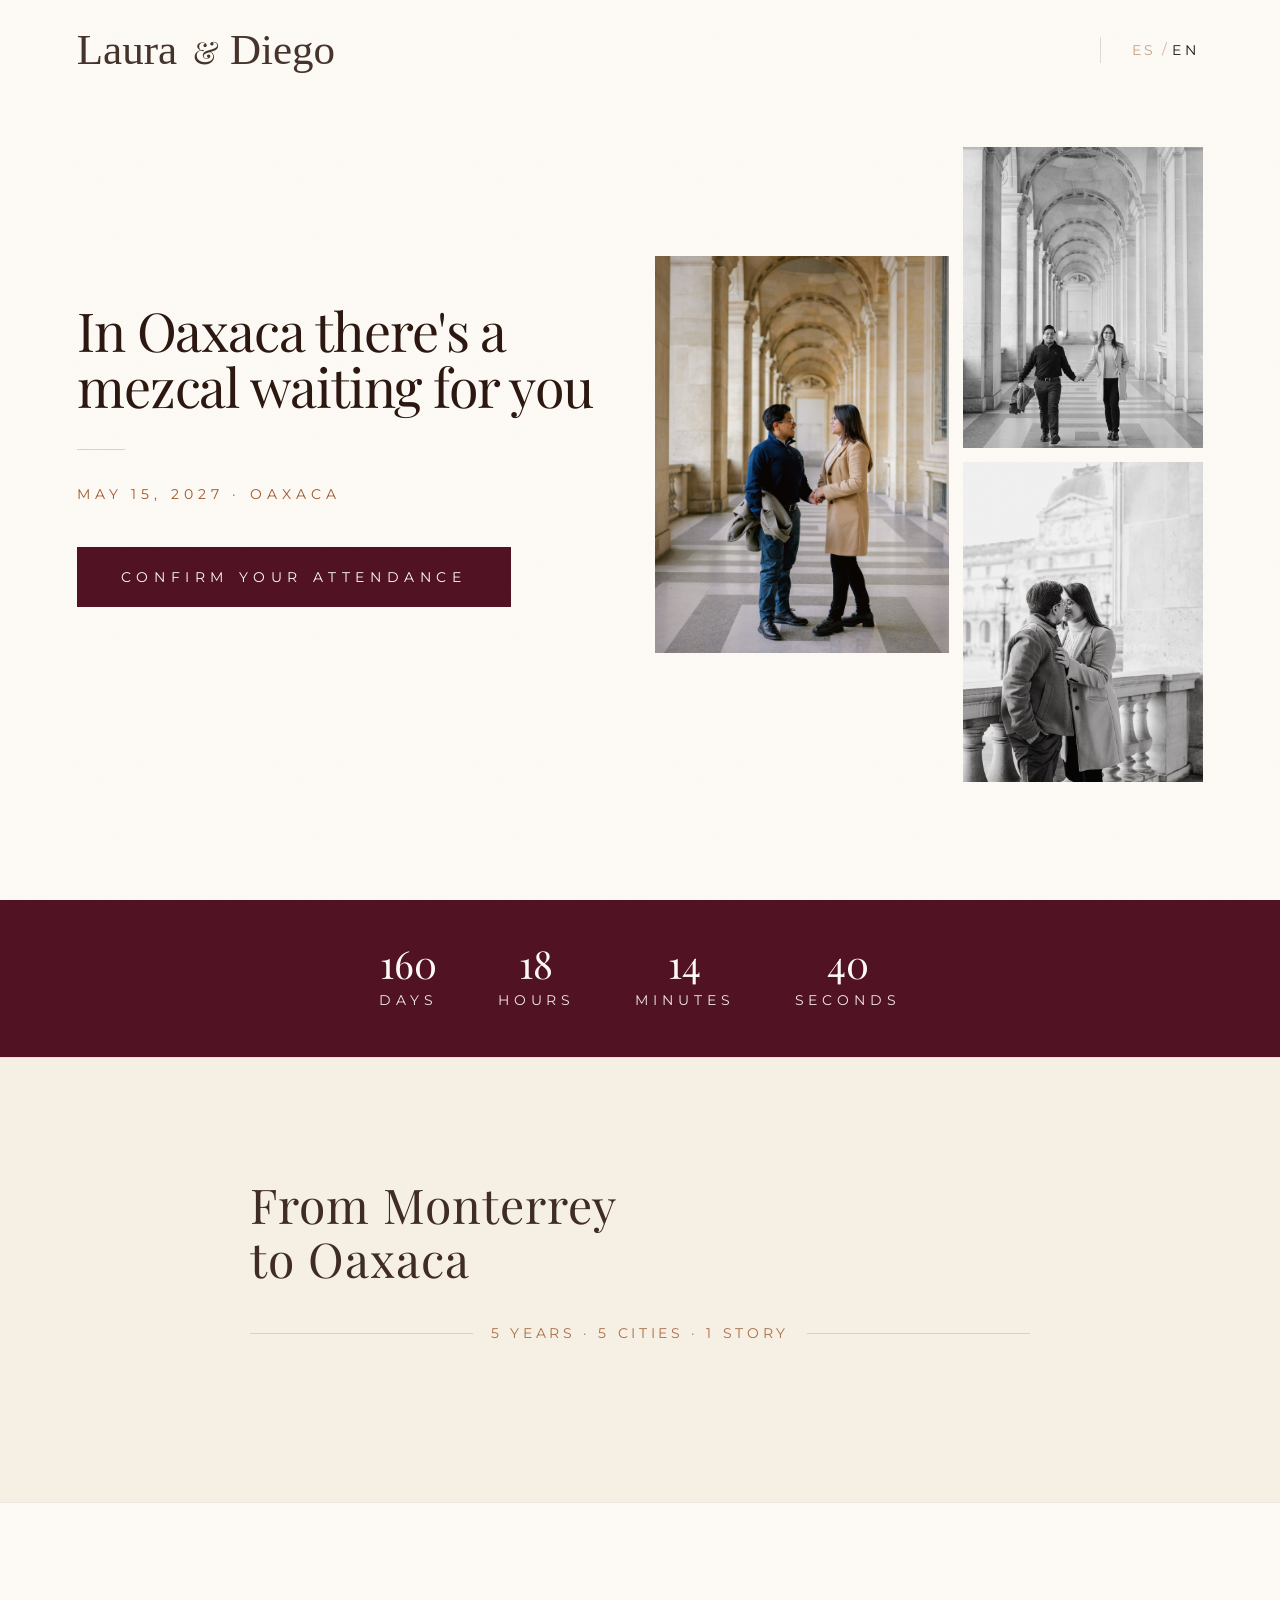
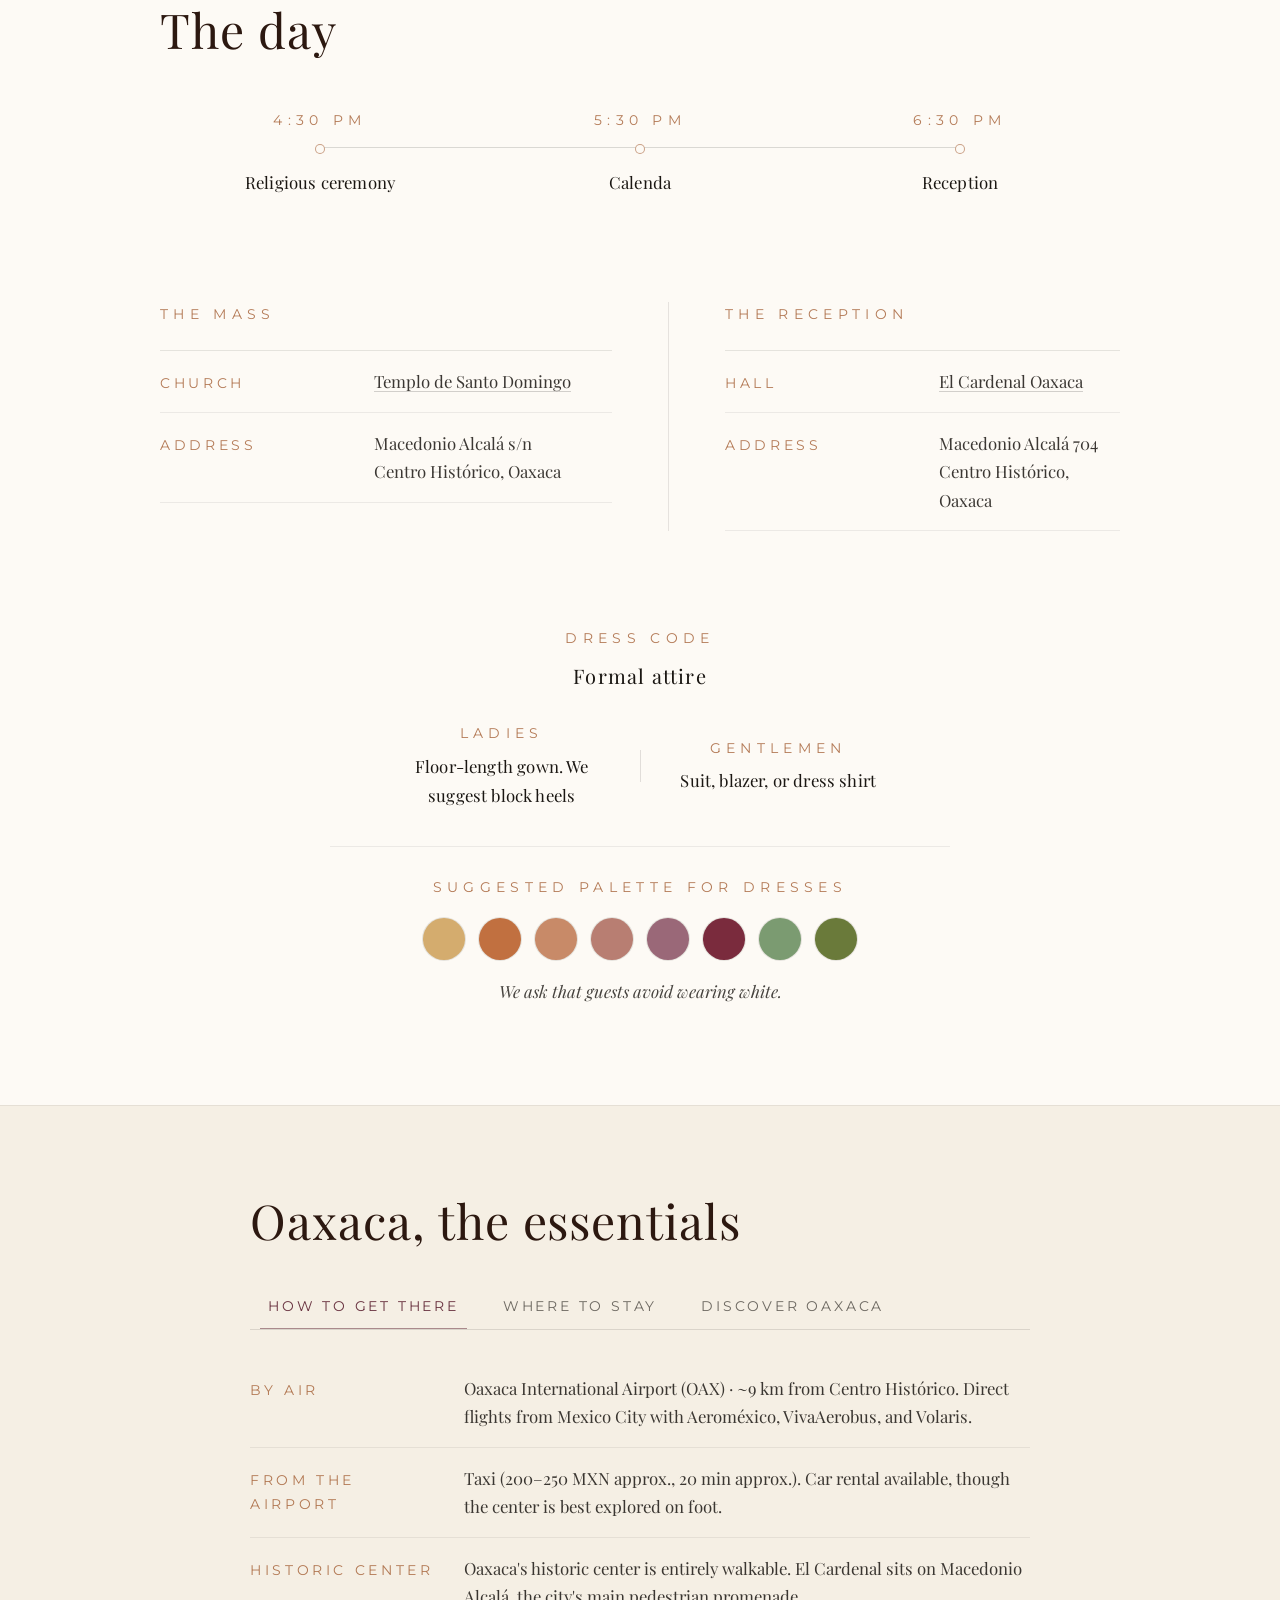
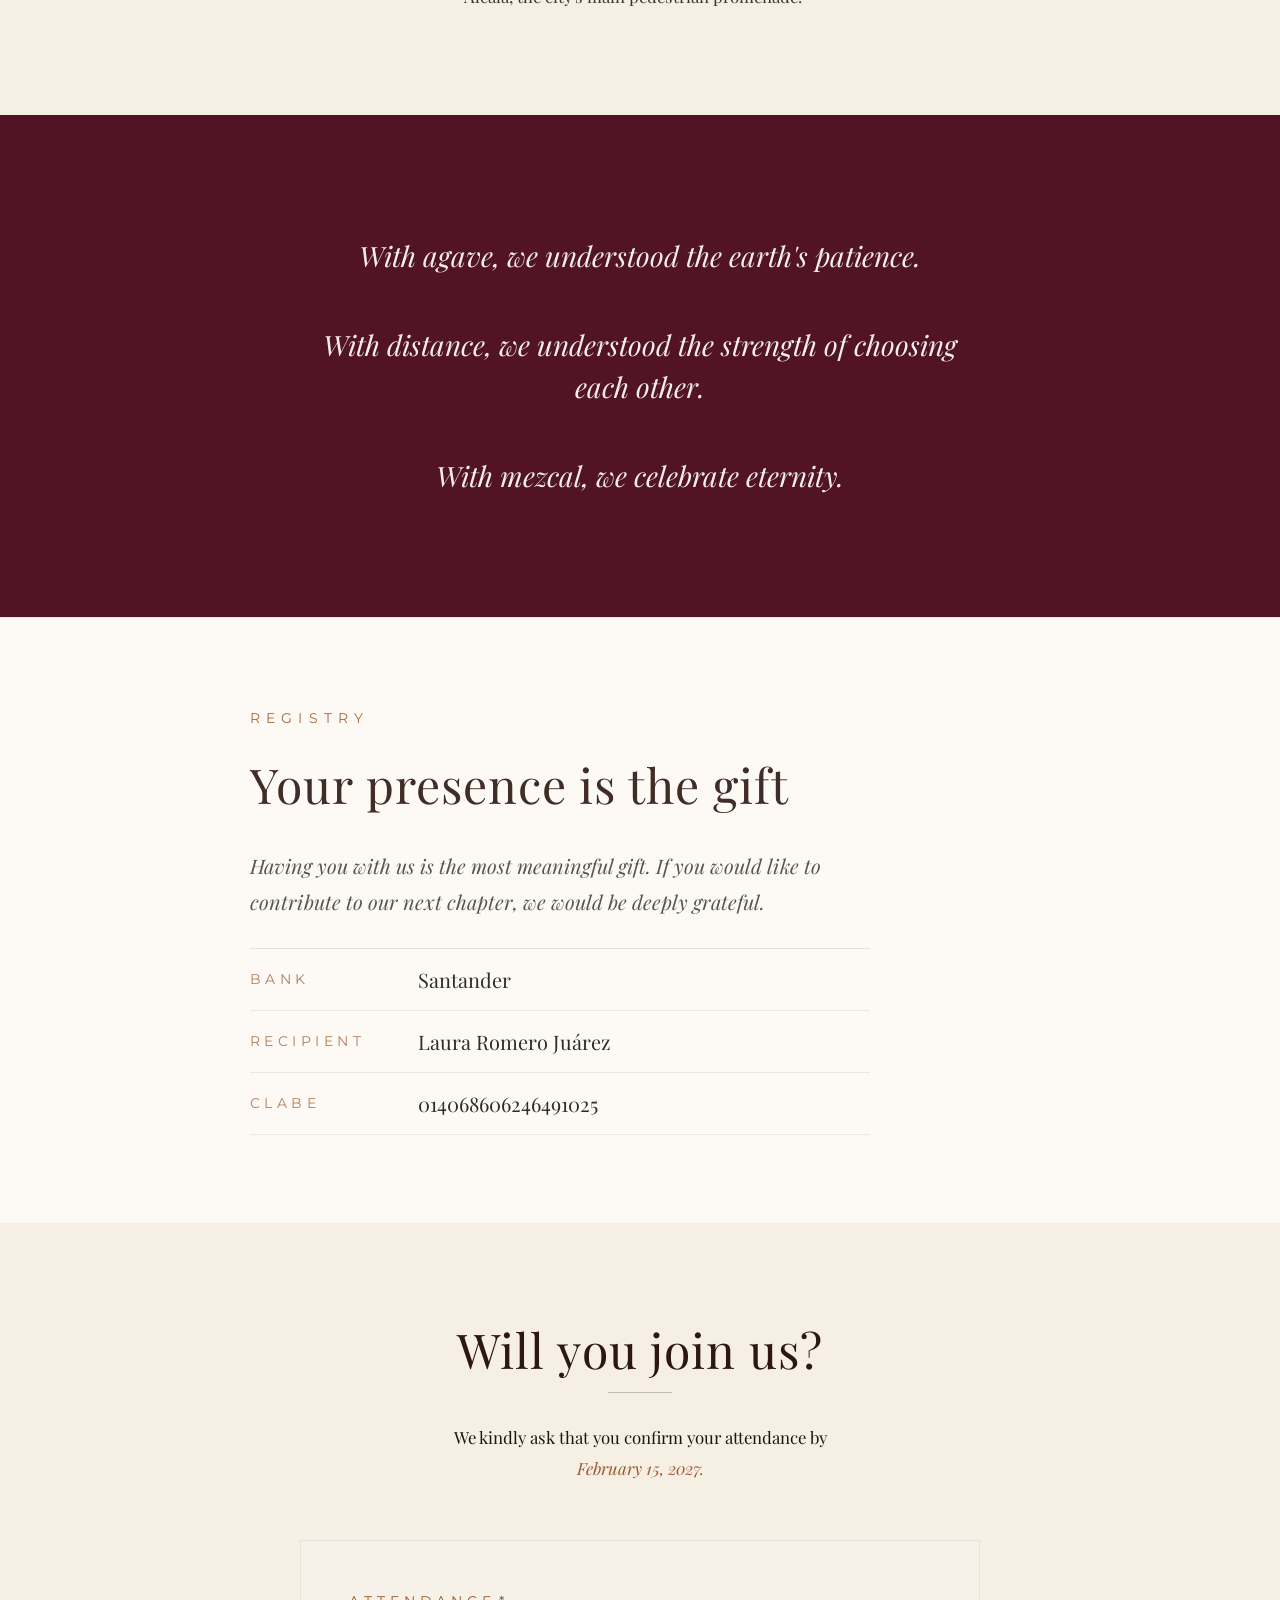
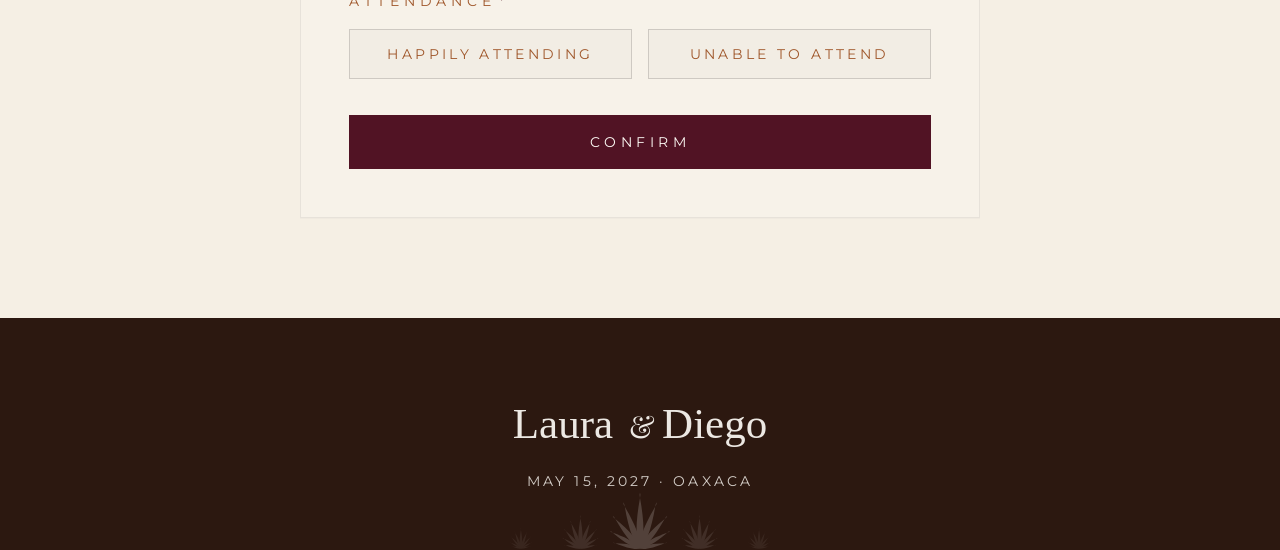
==== commit 5f14252b: "update" ====
--- a/index.html
+++ b/index.html
@@ -28,7 +28,7 @@
   <!-- Font preload -->
   <link rel="preload" href="fonts/PlayfairDisplay-Regular.ttf" as="font" type="font/truetype" crossorigin />
   <link rel="stylesheet" href="css/shared.css?v=2" />
-  <link rel="stylesheet" href="css/index.css?v=10" />
+  <link rel="stylesheet" href="css/index.css?v=11" />
 </head>
 
 <body>
--- a/css/index.css
+++ b/css/index.css
@@ -1488,8 +1488,8 @@
     @media (min-width: 560px) {
       .venue-row {
         display: grid;
-        grid-template-columns: 120px 1fr;
-        gap: 20px;
+        grid-template-columns: 190px minmax(0, 1fr);
+        gap: 24px;
         align-items: baseline;
       }
     }
@@ -1498,11 +1498,12 @@
       font-family: var(--font-sans);
       font-weight: 400;
       font-size: var(--fs-label);
-      letter-spacing: 0.38em;
+      letter-spacing: 0.26em;
       text-transform: uppercase;
       color: var(--sienna);
       opacity: 0.78;
       padding-top: 3px;
+      overflow-wrap: anywhere;
     }
 
     .venue-row-val {
